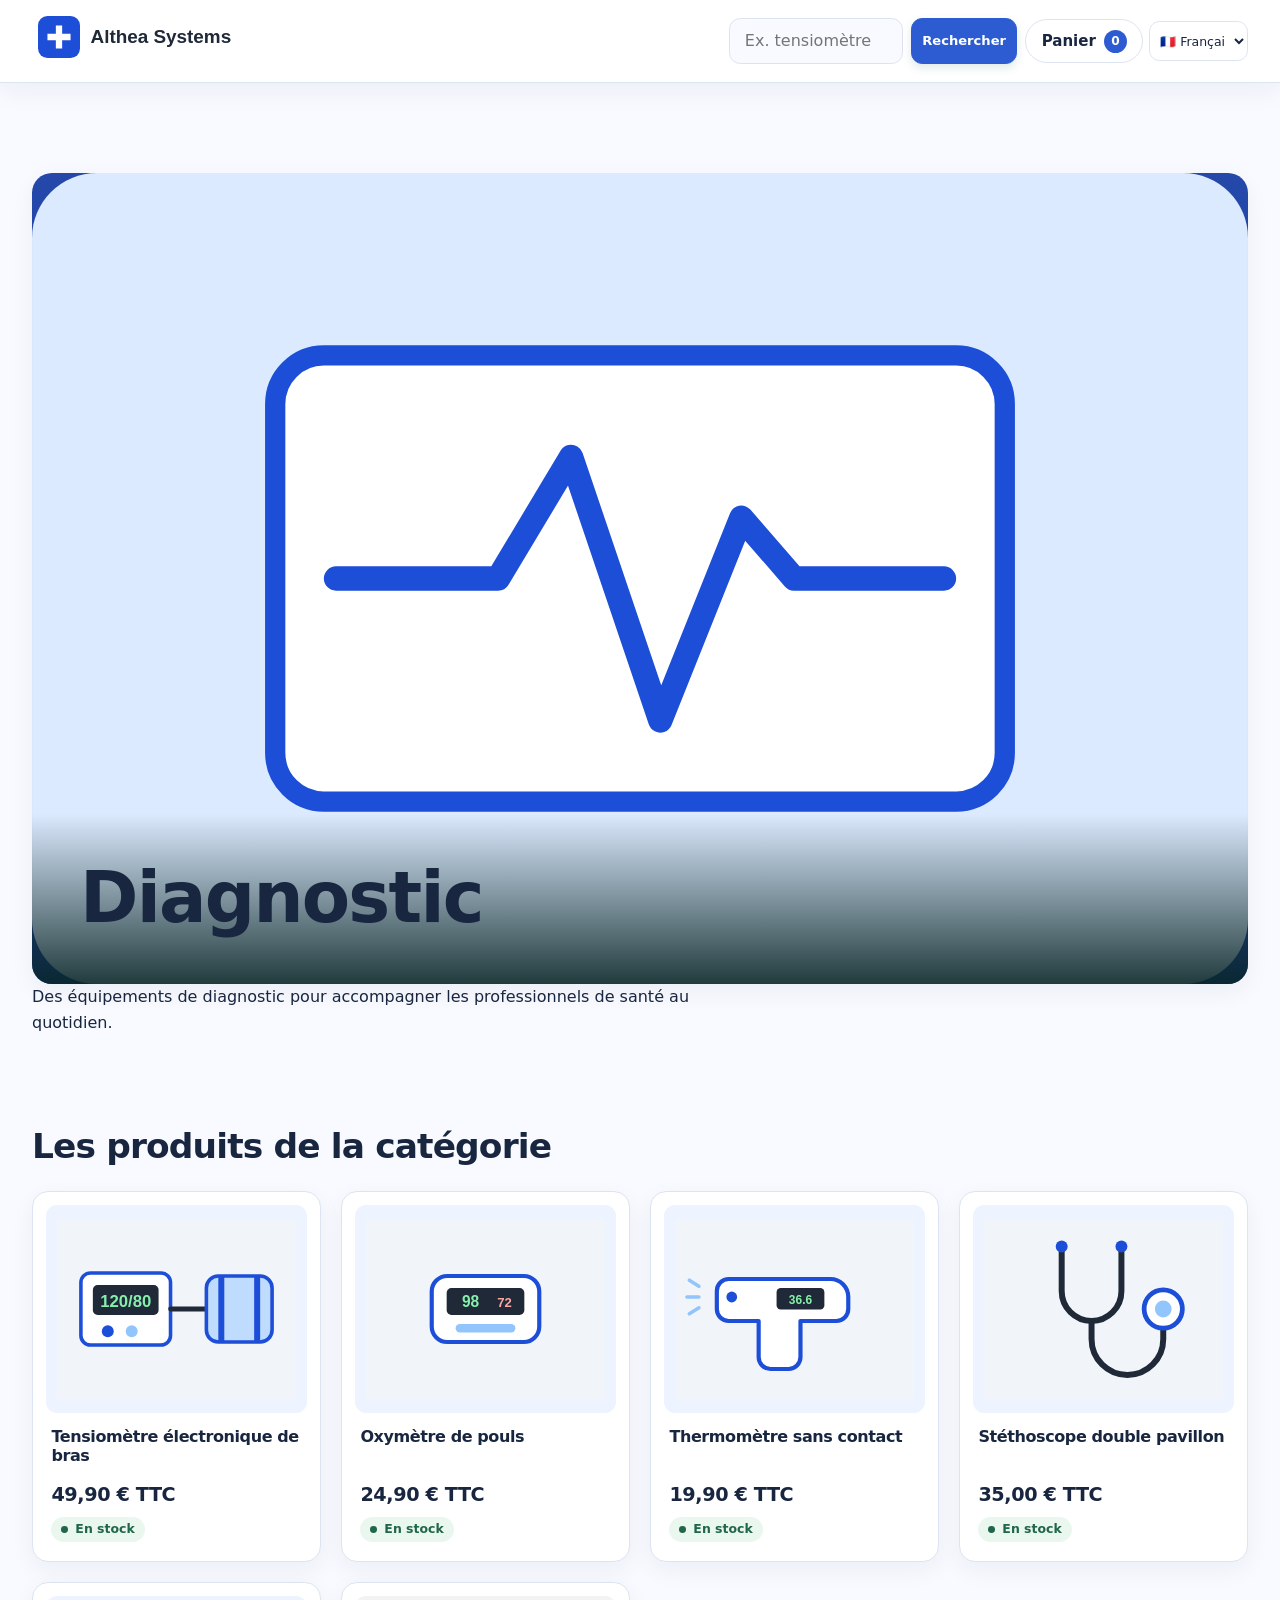
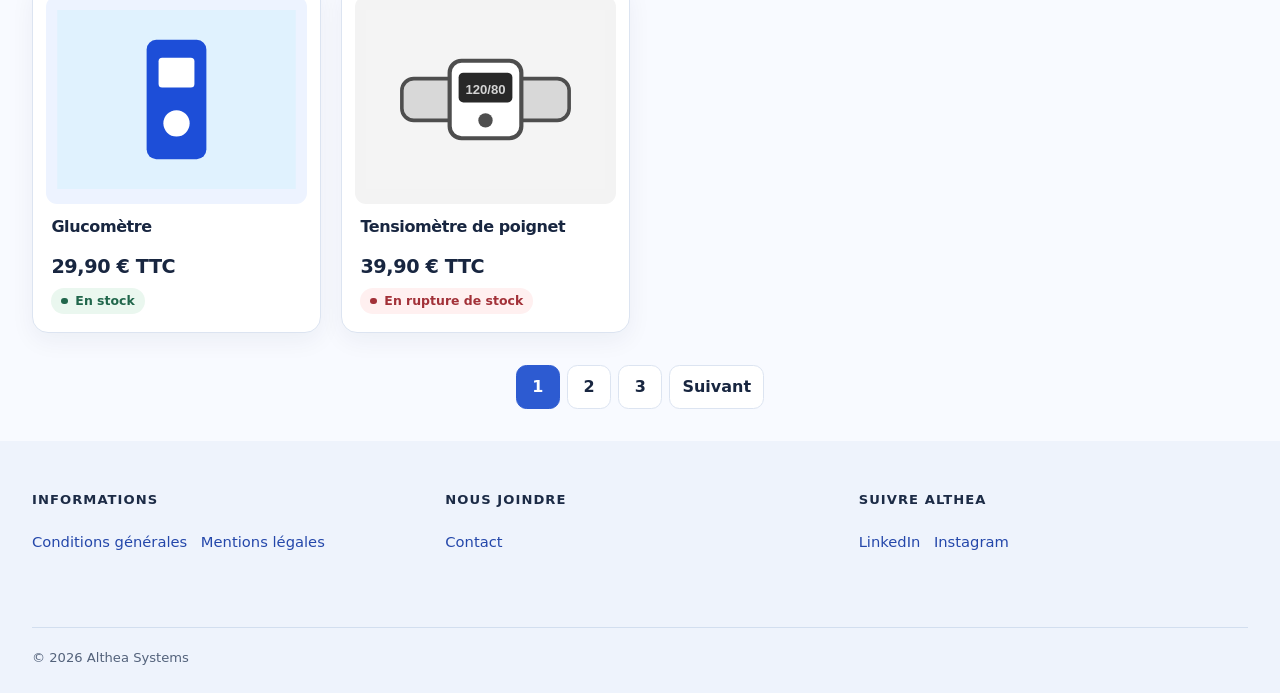
==== categorie.html @ 560b9fc5 "fix: complete missing Jour 2 responsive details" ====
<!DOCTYPE html>
<html lang="fr">

<head>
  <meta charset="UTF-8">
  <meta http-equiv="Content-Security-Policy" content="default-src 'self'; object-src 'none'; base-uri 'self'; form-action 'self'">
  <meta name="referrer" content="strict-origin-when-cross-origin">
  <meta name="viewport" content="width=device-width, initial-scale=1">
  <title>Diagnostic · Althea Systems</title>
  <meta name="description" content="Équipements et matériel de diagnostic médical Althea Systems.">
  <meta name="theme-color" content="#1d4ed8">
  <link rel="icon" href="img/favicon.svg" type="image/svg+xml">
  <link rel="stylesheet" href="css/variables.css">
  <link rel="stylesheet" href="css/style.css">
</head>

<body>
  <a class="evitement" href="#contenu">Aller au contenu</a>

  <header class="entete">
    <!-- Logo -->
    <p class="logo">
      <a href="index.html" aria-label="Althea Systems, accueil">
        <img src="img/logo.svg" alt="Althea Systems">
      </a>
    </p>
  
    <!-- Cart and language selector -->
    <div class="panier-langues">
      <p class="panier">
        <a href="#panier" aria-label="Panier, 0 article">
          Panier <span class="compteur">0</span>
        </a>
      </p>
  
      <select
        class="langues"
        id="choix-langue"
        name="langue"
        aria-label="Choisir la langue"
      >
        <option value="fr" lang="fr" selected>🇫🇷 Français</option>
        <option value="en" lang="en">🇬🇧 English</option>
        <option value="ar" lang="ar" dir="rtl">🌐 العربية</option>
      </select>
    </div>
  
    <!-- Navigation and search -->
    <div class="recherche-menu">
  
      <details class="navigation-mobile">
        <summary class="menu-bouton">
          <span class="visually-hidden">Menu</span>
        </summary>
  
        <nav class="menu" aria-label="Menu principal">
          <ul class="liste-reset">
            <li><a href="index.html">Accueil</a></li>
            <li><a href="categorie.html" aria-current="page">Diagnostic</a></li>
            <li><a href="index.html#conditions">Conditions générales</a></li>
            <li><a href="index.html#mentions">Mentions légales</a></li>
            <li><a href="mailto:contact@althea.example">Contact</a></li>
            <li><a href="connexion.html">Se connecter</a></li>
            <li><a href="inscription.html">S’inscrire</a></li>
            <li><a href="index.html#presentation">À propos d’Althea Systems</a></li>
          </ul>
        </nav>
      </details>
  
      <form
        class="recherche"
        action="recherche.html"
        method="get"
        role="search"
      >
        <label for="recherche-entete">
          Rechercher un produit
        </label>
  
        <input
          id="recherche-entete"
          name="q"
          type="search"
          placeholder="Ex. tensiomètre"
        >
  
        <button type="submit">
          Rechercher
        </button>
      </form>
  
    </div>
  </header>

  <main id="contenu">
    <section class="bandeau"><img src="img/categorie-diagnostic.svg" alt="" width="1280" height="720"><h1>Diagnostic</h1></section>
    <p>Des équipements de diagnostic pour accompagner les professionnels de santé au quotidien.</p>
    <section aria-labelledby="titre-produits-categorie"><h2 id="titre-produits-categorie">Les produits de la catégorie</h2><ul class="produits liste-reset"><li><article class="produit"><a href="produit.html"><img src="img/tensiometre.svg" alt="Tensiomètre électronique de bras"><h3>Tensiomètre électronique de bras</h3></a><p class="prix"><data value="49.90">49,90 €</data> TTC</p><p class="stock">En stock</p></article></li>
<li><article class="produit"><a href="produit.html"><img src="img/oxymetre.svg" alt="Oxymètre de pouls"><h3>Oxymètre de pouls</h3></a><p class="prix"><data value="24.90">24,90 €</data> TTC</p><p class="stock">En stock</p></article></li>
<li><article class="produit"><a href="produit.html"><img src="img/thermometre.svg" alt="Thermomètre sans contact"><h3>Thermomètre sans contact</h3></a><p class="prix"><data value="19.90">19,90 €</data> TTC</p><p class="stock">En stock</p></article></li>
<li><article class="produit"><a href="produit.html"><img src="img/stethoscope.svg" alt="Stéthoscope double pavillon"><h3>Stéthoscope double pavillon</h3></a><p class="prix"><data value="35.00">35,00 €</data> TTC</p><p class="stock">En stock</p></article></li>
<li><article class="produit"><a href="produit.html"><img src="img/glucometre.svg" alt="Glucomètre"><h3>Glucomètre</h3></a><p class="prix"><data value="29.90">29,90 €</data> TTC</p><p class="stock">En stock</p></article></li>
<li><article class="produit"><a href="produit.html"><img src="img/tensiometre-poignet.svg" alt="Tensiomètre de poignet"><h3>Tensiomètre de poignet</h3></a><p class="prix"><data value="39.90">39,90 €</data> TTC</p><p class="stock stock-rupture">En rupture de stock</p></article></li></ul></section>
    <nav class="pagination" aria-label="Pagination"><ul class="liste-reset"><li><a href="?page=1" aria-current="page"><span class="visually-hidden">Page </span>1</a></li><li><a href="?page=2"><span class="visually-hidden">Page </span>2</a></li><li><a href="?page=3"><span class="visually-hidden">Page </span>3</a></li><li><a href="?page=2">Suivant</a></li></ul></nav>
  </main>

  <footer class="pied">
    <nav aria-label="Informations légales"><ul class="liste-reset"><li id="conditions"><a href="#conditions">Conditions générales</a></li><li id="mentions"><a href="#mentions">Mentions légales</a></li></ul></nav>
    <nav aria-label="Contact"><ul class="liste-reset"><li><a href="mailto:contact@althea.example">Contact</a></li></ul></nav>
    <nav aria-label="Réseaux sociaux"><ul class="liste-reset"><li><a href="https://www.linkedin.com/" target="_blank" rel="noopener noreferrer">LinkedIn <span class="visually-hidden">(nouvel onglet)</span></a></li><li><a href="https://www.instagram.com/" target="_blank" rel="noopener noreferrer">Instagram <span class="visually-hidden">(nouvel onglet)</span></a></li></ul></nav>
    <p>© 2026 Althea Systems</p>
  </footer>
</body>

</html>
---- css/variables.css ----
:root {
  color-scheme: light;

  /* Fixed light palette: clear blue, cloud white and a warm amber accent. */
  --couleur-primaire: #2d5bd1;
  --couleur-primaire-fonce: #2447aa;
  --couleur-primaire-pale: #edf3ff;
  --couleur-primaire-bord: #c6d5f6;
  --couleur-sur-primaire: #ffffff;
  --couleur-accent: #92500a;
  --couleur-texte: #182640;
  --couleur-texte-discret: #52627c;
  --couleur-fond: #f8faff;
  --couleur-surface: #ffffff;
  --couleur-surface-muted: #f3f6fc;
  --couleur-surface-inactive: #edf0f5;
  --couleur-bordure: #dce4f1;
  --couleur-alerte: #a23138;
  --couleur-alerte-fond: #fff0f0;
  --couleur-alerte-pale: #fff5f5;
  --couleur-succes: #20664b;
  --couleur-succes-fond: #eaf7ef;
  --couleur-pied: #eef3fc;
  --couleur-pied-texte: #1c2b46;
  --couleur-pied-texte-discret: #53627b;
  --couleur-pied-lien: #2447aa;
  --couleur-pied-bordure: #d2deef;

  --police: "Aptos", "Segoe UI", system-ui, -apple-system, Roboto, Arial, sans-serif;
  --taille-xs: .75rem;
  --taille-sm: .875rem;
  --taille-base: 1rem;
  --taille-lg: 1.2rem;
  --taille-xl: 1.5rem;
  --taille-h1: clamp(2.2rem, 6vw, 4.4rem);

  --espace-mini: .25rem;
  --espace-petit: .5rem;
  --espace: 1rem;
  --espace-grand: 1.5rem;
  --espace-xl: 2.5rem;

  --rayon: .7rem;
  --rayon-grand: 1.1rem;
  --cible: 44px;
  --focus-epaisseur: 3px;
  --ombre-petite: 0 8px 24px rgb(24 38 64 / .055);
  --ombre: 0 12px 32px rgb(24 38 64 / .09);
  --ombre-grand: 0 18px 42px rgb(24 38 64 / .15);
  --ombre-survol: 0 18px 42px rgb(45 91 209 / .16);
  --largeur-max: 76rem;
}
---- css/style.css ----
/* Althea Systems: calm, high-contrast healthcare storefront */
*,
*::before,
*::after {
  box-sizing: border-box;
}

html {
  scroll-padding-top: 7rem;
  scroll-behavior: smooth;
}

body,
h1,
h2,
h3,
p,
ul,
ol,
dl,
dd {
  margin: 0;
}

body {
  min-width: 320px;
  color: var(--couleur-texte);
  background: var(--couleur-fond);
  font-family: var(--police);
  font-size: var(--taille-base);
  line-height: 1.65;
  overflow-wrap: anywhere;
  -webkit-font-smoothing: antialiased;
}

img {
  display: block;
  max-width: 100%;
  height: auto;
}

input,
button,
select {
  font: inherit;
}

button,
select,
input {
  accent-color: var(--couleur-primaire);
}

a {
  color: var(--couleur-primaire-fonce);
  text-underline-offset: .18em;
  text-decoration-thickness: .08em;
}

a:hover {
  color: var(--couleur-primaire);
  text-decoration-thickness: .13em;
}

:focus-visible {
  outline: var(--focus-epaisseur) solid var(--couleur-accent);
  outline-offset: 4px;
}

h1,
h2,
h3 {
  color: var(--couleur-texte);
  line-height: 1.2;
  letter-spacing: -.025em;
}

h1 {
  max-width: 19ch;
  margin-block: 0 var(--espace-grand);
  font-size: clamp(2.2rem, 6vw, 4.4rem);
  font-weight: 750;
  line-height: 1.04;
}

h2 {
  margin-block-end: var(--espace-grand);
  font-size: clamp(1.55rem, 3vw, 2.15rem);
  font-weight: 700;
}

h3 {
  font-size: clamp(1.08rem, 1.6vw, 1.25rem);
  font-weight: 680;
}

p {
  max-width: 68ch;
}

.liste-reset {
  padding: 0;
  list-style: none;
}

.visually-hidden {
  position: absolute;
  width: 1px;
  height: 1px;
  padding: 0;
  margin: -1px;
  overflow: hidden;
  clip-path: inset(50%);
  white-space: nowrap;
  border: 0;
}

.evitement {
  position: absolute;
  z-index: 1000;
  inset-block-start: -6rem;
  inset-inline-start: 1rem;
  padding: .65rem 1rem;
  color: #fff;
  background: var(--couleur-pied);
  border-radius: var(--rayon);
}

.evitement:focus {
  inset-block-start: 1rem;
}

main {
  width: min(100% - 2rem, 76rem);
  margin-inline: auto;
}

main > section {
  margin-block-start: clamp(3.25rem, 7vw, 6rem);
}

main > h1 + section {
  margin-block-start: 0;
}

.entete {
  position: sticky;
  z-index: 100;
  inset-block-start: 0;
  display: flex;
  flex-wrap: wrap;
  align-items: center;
  gap: .7rem 1rem;
  width: 100%;
  padding: .8rem max(1rem, calc((100% - 76rem) / 2));
  background: color-mix(in srgb, var(--couleur-surface) 94%, transparent);
  border-block-end: 1px solid var(--couleur-bordure);
  box-shadow: 0 8px 26px rgb(21 45 43 / .055);
  backdrop-filter: blur(16px);
}

.logo,
.panier {
  margin: 0;
}

.panier-langues {
  display: flex;
  align-items: center;
  gap: .5rem;
}

.logo {
  margin-inline-end: auto;
}

.logo a {
  display: inline-block;
  padding: .2rem .35rem;
  border-radius: .65rem;
}

.logo img {
  width: auto;
  height: 42px;
}

.panier a {
  display: inline-flex;
  align-items: center;
  gap: .5rem;
  min-height: var(--cible);
  padding: 0 .95rem;
  color: var(--couleur-texte);
  font-size: .94rem;
  font-weight: 650;
  text-decoration: none;
  background: var(--couleur-surface);
  border: 1px solid var(--couleur-bordure);
  border-radius: 999px;
}

.compteur {
  display: inline-grid;
  place-items: center;
  min-width: 1.45rem;
  min-height: 1.45rem;
  padding-inline: .25rem;
  color: var(--couleur-sur-primaire);
  font-size: .76rem;
  background: var(--couleur-primaire);
  border-radius: 999px;
}

.navigation-mobile {
  position: relative;
  order: 3;
}

.menu-bouton {
  position: relative;
  display: grid;
  place-items: center;
  width: var(--cible);
  height: var(--cible);
  color: var(--couleur-texte);
  list-style: none;
  background: var(--couleur-surface);
  border: 1px solid var(--couleur-bordure);
  border-radius: .8rem;
  cursor: pointer;
}

.menu-bouton::-webkit-details-marker {
  display: none;
}

.menu-bouton::before {
  content: "";
  width: 18px;
  height: 2px;
  background: currentcolor;
  box-shadow: 0 -6px currentcolor, 0 6px currentcolor;
}

.navigation-mobile[open] .menu-bouton::before {
  box-shadow: none;
  transform: rotate(45deg);
}

.navigation-mobile[open] .menu-bouton::after {
  content: "";
  position: absolute;
  width: 18px;
  height: 2px;
  background: currentcolor;
  transform: rotate(-45deg);
}

.menu {
  position: absolute;
  z-index: 20;
  inset-block-start: calc(100% + .75rem);
  inset-inline-end: 0;
  display: none;
  width: min(90vw, 24rem);
  max-height: calc(100dvh - 6rem);
  overflow-y: auto;
  overscroll-behavior: contain;
  padding: .7rem;
  background: var(--couleur-surface);
  border: 1px solid var(--couleur-bordure);
  border-radius: 1rem;
  box-shadow: var(--ombre-grand);
}

.navigation-mobile[open] .menu {
  display: block;
}

.menu ul {
  display: grid;
  gap: .2rem;
}

.menu a {
  display: flex;
  align-items: center;
  min-height: var(--cible);
  padding: .45rem .7rem;
  color: var(--couleur-texte);
  font-size: .94rem;
  font-weight: 550;
  text-decoration: none;
  border-radius: .65rem;
}

.menu a:hover,
.menu a[aria-current="page"] {
  color: var(--couleur-primaire-fonce);
  background: var(--couleur-primaire-pale);
}

.langues {
  display: block;
  width: auto;
  min-height: var(--cible);
  margin: 0;
  padding: .45rem .7rem;
  color: var(--couleur-texte);
  font-size: .88rem;
  background: var(--couleur-surface);
  border: 1px solid var(--couleur-bordure);
  border-radius: .65rem;
}

.recherche {
  display: grid;
  flex: 1 1 100%;
  grid-template-columns: minmax(0, 1fr) auto;
  gap: .5rem;
  order: 4;
}

.recherche label {
  position: absolute;
  width: 1px;
  height: 1px;
  overflow: hidden;
  clip-path: inset(50%);
}

.recherche input,
.facettes input:not([type="checkbox"]),
.facettes select,
.formulaire input:not([type="checkbox"]) {
  width: 100%;
  min-width: 0;
  min-height: var(--cible);
  padding: .55rem .9rem;
  color: var(--couleur-texte);
  background: var(--couleur-fond);
  border: 1px solid var(--couleur-bordure);
  border-radius: .7rem;
}

.recherche input:focus,
.facettes input:focus,
.facettes select:focus,
.formulaire input:focus {
  background: var(--couleur-surface);
  border-color: var(--couleur-primaire);
}

.recherche button,
.btn {
  display: inline-flex;
  align-items: center;
  justify-content: center;
  min-height: var(--cible);
  padding: .65rem 1.15rem;
  color: var(--couleur-sur-primaire);
  font-weight: 700;
  line-height: 1.2;
  text-align: center;
  text-decoration: none;
  background: var(--couleur-primaire);
  border: 1px solid var(--couleur-primaire);
  border-radius: .7rem;
  box-shadow: 0 4px 10px rgb(9 91 86 / .13);
  cursor: pointer;
  transition: background-color .18s ease, border-color .18s ease, box-shadow .18s ease, transform .18s ease;
}

.recherche button:hover,
.btn:hover:not(:disabled) {
  color: var(--couleur-sur-primaire);
  background: var(--couleur-primaire-fonce);
  border-color: var(--couleur-primaire-fonce);
  box-shadow: 0 7px 17px rgb(9 91 86 / .2);
  transform: translateY(-1px);
}

.btn:disabled {
  color: var(--couleur-texte-discret);
  background: var(--couleur-surface-inactive);
  border: 2px dashed var(--couleur-texte-discret);
  box-shadow: none;
  cursor: not-allowed;
}

.pied {
  display: none;
  width: 100%;
  margin: 0;
  padding: 3rem max(1rem, calc((100% - 76rem) / 2)) 1.5rem;
  color: var(--couleur-pied-texte);
  background: var(--couleur-pied);
}

.pied nav {
  margin-block-end: 1rem;
}

.pied nav::before {
  display: block;
  margin-block-end: .6rem;
  color: var(--couleur-pied-texte);
  font-size: .82rem;
  font-weight: 750;
  letter-spacing: .08em;
  text-transform: uppercase;
}

.pied nav[aria-label="Informations légales"]::before { content: "Informations"; }
.pied nav[aria-label="Contact"]::before { content: "Nous joindre"; }
.pied nav[aria-label="Réseaux sociaux"]::before { content: "Suivre Althea"; }

.pied ul {
  display: flex;
  flex-wrap: nowrap;
  gap: .2rem .85rem;
}

.pied a {
  display: inline-flex;
  align-items: center;
  min-height: var(--cible);
  color: var(--couleur-pied-lien);
  font-size: .92rem;
  text-decoration: none;
}

.pied a:hover {
  color: var(--couleur-pied-texte);
  text-decoration: underline;
}

.pied p {
  max-width: none;
  margin-block-start: 1.4rem;
  padding-block-start: 1.2rem;
  color: var(--couleur-pied-texte-discret);
  font-size: .82rem;
  border-block-start: 1px solid var(--couleur-pied-bordure);
}

.carrousel {
  position: relative;
  overflow: hidden;
  background: var(--couleur-surface);
  border: 1px solid var(--couleur-bordure);
  border-radius: 1.5rem;
  box-shadow: var(--ombre-petite);
}

.carrousel > h2 {
  position: absolute;
  z-index: 2;
  inset-block-start: 1rem;
  inset-inline-start: 1rem;
  margin: 0;
  padding: .45rem .8rem;
  color: var(--couleur-texte);
  font-size: .8rem;
  letter-spacing: .08em;
  text-transform: uppercase;
  background: var(--couleur-surface);
  border-radius: 999px;
}

.carrousel .defile {
  display: grid;
  grid-auto-flow: column;
  grid-auto-columns: 100%;
  gap: 0;
  padding: 0;
  overflow-x: auto;
  scroll-snap-type: x mandatory;
  scrollbar-color: var(--couleur-primaire) transparent;
}

.carrousel .slide {
  position: relative;
  display: grid;
  grid-template-columns: minmax(0, 1fr);
  min-width: 0;
  min-height: 0;
  aspect-ratio: 1 / 1;
  overflow: hidden;
  background: var(--couleur-primaire-fonce);
  scroll-snap-align: start;
}

.carrousel .slide picture,
.carrousel .slide-texte {
  grid-area: 1 / 1;
}

.carrousel .slide picture {
  display: block;
  min-width: 0;
  width: 100%;
  height: 100%;
}

.carrousel .slide img {
  width: 100%;
  height: 100%;
  min-height: 0;
  aspect-ratio: 1 / 1;
  object-fit: cover;
}

.carrousel .slide-texte {
  z-index: 1;
  align-self: end;
  display: grid;
  justify-items: start;
  gap: .75rem;
  padding: clamp(1.25rem, 5vw, 3.75rem);
  color: #fff;
  background: linear-gradient(transparent 0%, rgb(8 31 30 / .28) 25%, rgb(8 31 30 / .88) 100%);
}

.carrousel .slide-texte h3 {
  max-width: 18ch;
  color: #fff;
  font-size: clamp(1.75rem, 4.8vw, 3.4rem);
  line-height: 1.06;
}

.carrousel .slide-texte p {
  max-width: 48ch;
  color: rgb(255 255 255 / .9);
}

.carrousel .slide-texte .btn {
  margin-block-start: .25rem;
  color: #123331;
  background: #fff;
  border-color: #fff;
  box-shadow: none;
}

.carrousel .slide-texte .btn:hover {
  color: #123331;
  background: #d9f0e8;
  border-color: #d9f0e8;
}

.pastilles {
  position: absolute;
  z-index: 3;
  inset-inline-end: 1rem;
  inset-block-end: 1rem;
  display: flex;
  gap: .2rem;
  padding: .25rem;
  background: rgb(10 34 32 / .28);
  border-radius: 999px;
}

.pastilles a {
  display: grid;
  place-items: center;
  min-width: var(--cible);
  min-height: var(--cible);
  border-radius: 999px;
}

.pastilles a::before {
  content: "";
  width: 10px;
  height: 10px;
  background: #fff;
  border: 2px solid #fff;
  border-radius: 50%;
}

.pastilles a:hover::before {
  background: var(--couleur-accent);
  border-color: var(--couleur-accent);
}

.presentation {
  display: grid;
  gap: .8rem;
  padding: clamp(1.35rem, 4vw, 2.5rem);
  background: var(--couleur-surface);
  border: 1px solid var(--couleur-bordure);
  border-inline-start: 5px solid var(--couleur-accent);
  border-radius: 1rem;
  box-shadow: var(--ombre-petite);
}

.presentation h2 {
  margin: 0;
}

.presentation p {
  color: var(--couleur-texte-discret);
}

.categories > ul {
  display: grid;
  grid-template-columns: repeat(auto-fit, minmax(min(100%, 13rem), 1fr));
  gap: 1rem;
}

.carte {
  height: 100%;
  overflow: hidden;
  background: var(--couleur-surface);
  border: 1px solid var(--couleur-bordure);
  border-radius: 1rem;
  box-shadow: var(--ombre-petite);
}

.carte a {
  display: flex;
  flex-direction: column;
  align-items: flex-start;
  height: 100%;
  padding: 1rem;
  color: var(--couleur-texte);
  text-decoration: none;
}

.carte img {
  width: 100%;
  height: 9rem;
  margin-block-end: 1rem;
  object-fit: contain;
  background: var(--couleur-primaire-pale);
  border-radius: .7rem;
}

.carte h3 {
  margin-block: auto .2rem;
}

.categories .carte h3::after {
  content: " ↗";
  color: var(--couleur-primaire);
  font-size: .9em;
}

.top-produits > ul,
.similaires > ul,
.produits {
  display: grid;
  grid-template-columns: minmax(0, 1fr);
  gap: 1rem;
}

.top-produits > ul > li,
.similaires > ul > li,
.produits > li {
  min-width: 0;
}

.produit {
  display: flex;
  flex-direction: column;
  height: 100%;
  min-width: 0;
  padding: .8rem;
  background: var(--couleur-surface);
  border: 1px solid var(--couleur-bordure);
  border-radius: 1rem;
  box-shadow: var(--ombre-petite);
  transition: transform .2s ease, box-shadow .2s ease, border-color .2s ease;
}

.produit > a {
  display: flex;
  flex: 1;
  flex-direction: column;
  color: var(--couleur-texte);
  text-decoration: none;
}

.produit img {
  width: 100%;
  height: clamp(9rem, 20vw, 13rem);
  margin-block-end: .85rem;
  padding: .7rem;
  object-fit: contain;
  background: var(--couleur-primaire-pale);
  border-radius: .7rem;
}

.produit h3 {
  margin-inline: .35rem;
  font-size: 1rem;
}

.produit > a:hover h3 {
  color: var(--couleur-primaire-fonce);
  text-decoration: underline;
}

.prix {
  margin: .9rem .35rem .35rem;
  color: var(--couleur-texte);
  font-size: 1.2rem;
  font-weight: 760;
  letter-spacing: -.02em;
}

.prix data {
  font-variant-numeric: tabular-nums;
}

.stock {
  display: inline-flex;
  align-items: center;
  gap: .45rem;
  align-self: flex-start;
  margin: 0 .35rem .35rem;
  padding: .28rem .62rem;
  color: var(--couleur-succes);
  font-size: .78rem;
  font-weight: 700;
  line-height: 1.35;
  background: var(--couleur-succes-fond);
  border-radius: 999px;
}

.stock::before {
  content: "";
  width: .43rem;
  height: .43rem;
  flex: 0 0 auto;
  background: currentcolor;
  border-radius: 50%;
}

.stock-rupture {
  color: var(--couleur-alerte);
  background: var(--couleur-alerte-fond);
}

.produit:has(.stock-rupture) img {
  filter: grayscale(1);
}

.ariane {
  margin-block-end: 1.4rem;
  color: var(--couleur-texte-discret);
  font-size: .9rem;
}

.ariane li {
  display: inline;
}

.ariane li + li::before {
  content: " / ";
  padding-inline: .35rem;
  color: var(--couleur-accent);
}

.ariane a[aria-current="page"] {
  color: var(--couleur-texte);
  font-weight: 650;
  text-decoration: none;
}

.fiche {
  display: grid;
  gap: 1.25rem;
  padding: clamp(1rem, 3vw, 2rem);
  background: var(--couleur-surface);
  border: 1px solid var(--couleur-bordure);
  border-radius: 1.25rem;
  box-shadow: var(--ombre-petite);
}

.fiche > h1 {
  margin: 0;
  font-size: clamp(2rem, 4vw, 3.3rem);
}

.fiche section {
  margin: 0;
}

.galerie .defile {
  display: grid;
  grid-auto-columns: 85%;
  grid-auto-flow: column;
  gap: .75rem;
  padding: .15rem .15rem .8rem;
  overflow-x: auto;
  scroll-snap-type: x mandatory;
}

.galerie li {
  min-width: 0;
  scroll-snap-align: start;
}

.galerie img {
  width: 100%;
  height: auto;
  aspect-ratio: 4 / 3;
  object-fit: contain;
  background: var(--couleur-primaire-pale);
  border: 1px solid var(--couleur-bordure);
  border-radius: .9rem;
}

.achat {
  align-self: start;
  padding: clamp(1rem, 3vw, 1.5rem);
  background: var(--couleur-primaire-pale);
  border: 1px solid var(--couleur-primaire-bord);
  border-radius: 1rem;
}

.achat .prix {
  margin: 0 0 .75rem;
  color: var(--couleur-primaire-fonce);
  font-size: clamp(2rem, 5vw, 2.7rem);
}

.achat .stock {
  margin: 0 0 1rem;
  font-size: .86rem;
}

.description {
  color: var(--couleur-texte-discret);
}

.achat form {
  margin-block-start: 1.25rem;
}

.achat label,
.formulaire label,
.facettes label {
  font-weight: 650;
}

.achat label {
  display: block;
  margin-block-end: .35rem;
}

.achat input {
  display: block;
  width: 100%;
  min-height: var(--cible);
  margin-block-end: .8rem;
  padding-inline: .8rem;
  color: var(--couleur-texte);
  background: var(--couleur-surface);
  border: 1px solid var(--couleur-bordure);
  border-radius: .7rem;
}

.achat input:disabled {
  color: var(--couleur-texte-discret);
  background: var(--couleur-surface-inactive);
}

.achat .btn {
  width: 100%;
}

.aide-formulaire,
.note-produit {
  margin-block-start: .65rem;
  color: var(--couleur-texte-discret);
  font-size: .84rem;
}

.caracteristiques h2,
.similaires h2 {
  margin-block-end: 1rem;
}

.caracteristiques dl {
  display: grid;
  grid-template-columns: minmax(7rem, .75fr) minmax(0, 1.5fr);
  overflow: hidden;
  border: 1px solid var(--couleur-bordure);
  border-radius: .8rem;
}

.caracteristiques dt,
.caracteristiques dd {
  min-width: 0;
  padding: .75rem .9rem;
  border-block-end: 1px solid var(--couleur-bordure);
}

.caracteristiques dt {
  font-weight: 680;
  background: var(--couleur-primaire-pale);
}

.caracteristiques dd:last-child,
.caracteristiques dt:last-of-type {
  border-block-end: 0;
}

.note-produit {
  padding: .75rem .9rem;
  background: var(--couleur-surface-muted);
  border-inline-start: 3px solid var(--couleur-accent);
  border-radius: .45rem;
}

.defile-tableau {
  max-width: 100%;
  margin-block-start: 1.2rem;
  overflow-x: auto;
  border: 1px solid var(--couleur-bordure);
  border-radius: .75rem;
}

.formats {
  min-width: 35rem;
  width: 100%;
  border-collapse: collapse;
  font-size: .92rem;
}

.formats caption {
  padding: .8rem 1rem;
  font-weight: 700;
  text-align: start;
  background: var(--couleur-surface);
}

.formats th,
.formats td {
  padding: .7rem .9rem;
  text-align: start;
  border-block-start: 1px solid var(--couleur-bordure);
}

.formats thead {
  color: var(--couleur-sur-primaire);
  background: var(--couleur-primaire-fonce);
}

.formats thead th {
  color: inherit;
  background: transparent;
}

.formats tbody tr:nth-child(even) {
  background: var(--couleur-surface-muted);
}

.formats tbody th {
  position: sticky;
  inset-inline-start: 0;
  background: var(--couleur-surface);
}

.bandeau {
  display: grid;
  min-height: clamp(16rem, 36vw, 29rem);
  overflow: hidden;
  background: var(--couleur-primaire-fonce);
  border-radius: 1.25rem;
  box-shadow: var(--ombre-petite);
}

.bandeau > * {
  grid-area: 1 / 1;
  min-width: 0;
}

.bandeau img {
  width: 100%;
  height: 100%;
  min-height: clamp(16rem, 36vw, 29rem);
  object-fit: cover;
}

.bandeau h1 {
  align-self: end;
  max-width: none;
  margin: 0;
  padding: clamp(1.25rem, 5vw, 3rem);
  color: var(--couleur-sur-image);
  background: linear-gradient(transparent, rgb(7 35 34 / .88));
}

.pagination {
  margin-block: 2rem;
}

.pagination ul {
  display: flex;
  flex-wrap: wrap;
  justify-content: center;
  gap: .45rem;
}

.pagination a {
  display: inline-flex;
  align-items: center;
  justify-content: center;
  min-width: var(--cible);
  min-height: var(--cible);
  padding-inline: .75rem;
  color: var(--couleur-texte);
  font-weight: 650;
  text-decoration: none;
  background: var(--couleur-surface);
  border: 1px solid var(--couleur-bordure);
  border-radius: .65rem;
}

.pagination [aria-current="page"] {
  color: var(--couleur-sur-primaire);
  background: var(--couleur-primaire);
  border-color: var(--couleur-primaire);
}

.recherche-avancee {
  display: grid;
  gap: 2rem;
}

.facettes {
  display: grid;
  align-content: start;
  gap: .9rem;
  padding: 1rem;
  background: var(--couleur-surface);
  border: 1px solid var(--couleur-bordure);
  border-radius: 1rem;
}

.facettes p,
.formulaire p {
  display: grid;
  gap: .35rem;
  min-width: 0;
  margin: 0;
}

.facettes fieldset {
  display: grid;
  gap: .55rem;
  min-width: 0;
  padding: .8rem;
  border: 1px solid var(--couleur-bordure);
  border-radius: .7rem;
}

.facettes legend {
  padding-inline: .3rem;
  font-weight: 700;
}

.facettes input[type="checkbox"],
.formulaire input[type="checkbox"] {
  width: 1.15rem;
  height: 1.15rem;
  vertical-align: -.15em;
}

.facettes p:has(input[type="checkbox"]),
.formulaire p:has(input[type="checkbox"]) {
  display: flex;
  align-items: center;
  gap: .55rem;
}

.facettes p:has(input[type="checkbox"]) label,
.formulaire p:has(input[type="checkbox"]) label {
  font-weight: 500;
}

.formulaire {
  display: grid;
  gap: 1rem;
  width: min(100%, 34rem);
  margin-inline: auto;
  padding: clamp(1.1rem, 4vw, 2rem);
  background: var(--couleur-surface);
  border: 1px solid var(--couleur-bordure);
  border-radius: 1.15rem;
  box-shadow: var(--ombre-petite);
}

.formulaire > p > label {
  display: block;
}

.formulaire .aide {
  color: var(--couleur-texte-discret);
  font-size: .84rem;
}

.erreur {
  display: none;
  color: var(--couleur-alerte);
  font-size: .84rem;
  font-weight: 600;
}

.formulaire input:user-invalid {
  border-color: var(--couleur-alerte);
  box-shadow: 0 0 0 3px var(--couleur-alerte-pale);
}

.formulaire p:has(input:user-invalid) .erreur {
  display: block;
}

.formulaire input:user-invalid ~ .aide {
  display: none;
}

.resultats h2 {
  margin-block-end: 1rem;
}

@media (min-width: 42rem) {
  .top-produits > ul,
  .similaires > ul,
  .produits {
    grid-template-columns: repeat(2, minmax(0, 1fr));
    gap: 1.15rem;
  }

  .categories > ul {
    grid-template-columns: repeat(2, minmax(0, 1fr));
  }

  .carrousel .slide img {
    aspect-ratio: 16 / 9;
  }

  .carrousel .slide {
    aspect-ratio: 16 / 9;
  }
}

@media (min-width: 64rem) {
  :root {
    --espace: 1.35rem;
  }

  .entete {
    display: grid;
    grid-template-columns: minmax(0, 1fr) auto;
    grid-template-areas:
      "logo panier"
      "navigation navigation";
    align-items: center;
    gap: .75rem 1.5rem;
  }

  .logo {
    grid-area: logo;
    margin: 0;
  }

  .panier-langues {
    grid-area: panier;
    display: flex;
    align-items: center;
    gap: .75rem;
  }

  .panier {
    margin: 0;
  }

  .langues {
    width: auto;
    min-height: 40px;
    margin: 0;
    padding: .4rem;
    font-size: .78rem;
  }

  .recherche-menu {
    grid-area: navigation;
    display: grid;
    grid-template-columns: minmax(0, 1fr) minmax(20rem, 30rem);
    align-items: center;
    gap: 1.5rem;
    width: 100%;
  }

  .navigation-mobile {
    position: static;
    order: 0;
  }

  .entete .recherche {
    grid-area: auto;
    display: grid;
    grid-template-columns: minmax(0, 1fr) auto;
    gap: .5rem;
    width: 100%;
    flex: none;
    order: 0;
  }

  .navigation-mobile::details-content {
    content-visibility: visible;
    display: block;
  }

  .menu-bouton {
    display: none;
  }

  .menu {
    position: static;
    display: block;
    width: 100%;
    max-height: none;
    overflow: visible;
    padding: 0;
    background: transparent;
    border: 0;
    border-radius: 0;
    box-shadow: none;
  }

  .menu ul {
    display: flex;
    align-items: center;
    flex-wrap: nowrap;
    justify-content: flex-start;
    gap: .25rem .55rem;
    min-width: 0;
  }

  .menu a {
    min-height: var(--cible);
    padding-inline: .35rem;
    font-size: .78rem;
    white-space: nowrap;
  }

  .pied {
    display: grid;
    grid-template-columns: repeat(3, minmax(0, 1fr));
    gap: 1.5rem;
  }

  .pied p {
    grid-column: 1 / -1;
  }

  .top-produits > ul,
  .similaires > ul,
  .produits {
    grid-template-columns: repeat(3, minmax(0, 1fr));
    gap: 1.25rem;
  }

  .categories > ul {
    grid-template-columns: repeat(4, minmax(0, 1fr));
  }

  .fiche {
    grid-template-columns: minmax(0, 1.1fr) minmax(20rem, .9fr);
    grid-template-areas: "title title" "images infos" "description infos";
    gap: 1.5rem;
    padding: 2rem;
  }

  .fiche > h1 {
    grid-area: title;
  }

  .fiche > .fiche-images {
    grid-area: images;
    min-width: 0;
  }

  .fiche > .fiche-infos {
    position: sticky;
    inset-block-start: 7rem;
    grid-area: infos;
    align-self: start;
  }

  .fiche > .fiche-description {
    grid-area: description;
    min-width: 0;
  }

  .galerie .defile {
    grid-auto-columns: 100%;
  }

  .galerie img {
    height: auto;
  }

  .recherche-avancee {
    grid-template-columns: minmax(16rem, 19rem) minmax(0, 1fr);
    align-items: start;
    gap: 2rem;
  }

  .facettes {
    position: sticky;
    inset-block-start: 7rem;
  }
}

@media (min-width: 80rem) {
  .entete {
    grid-template-columns: auto minmax(0, 1fr) minmax(13rem, 18rem) auto;
    grid-template-areas: "logo navigation recherche panier";
    gap: .5rem;
  }

  .recherche-menu {
    display: contents;
  }

  .navigation-mobile {
    grid-area: navigation;
    min-width: 0;
  }

  .menu ul {
    gap: 0 .1rem;
  }

  .menu a {
    padding-inline: .25rem;
    font-size: .74rem;
  }

  .entete .recherche {
    grid-area: recherche;
    min-width: 0;
  }

  .entete .recherche button {
    padding-inline: .65rem;
    font-size: .82rem;
  }

  .panier-langues {
    gap: .35rem;
  }

  .langues {
    max-width: 6.2rem;
  }

  .top-produits > ul,
  .similaires > ul,
  .produits {
    grid-template-columns: repeat(4, minmax(0, 1fr));
  }
}

@media (prefers-reduced-motion: no-preference) {
  .carte,
  .produit {
    transition: transform .2s ease, box-shadow .2s ease, border-color .2s ease;
  }

  .carte:hover,
  .carte:focus-within,
  .produit:hover,
  .produit:focus-within {
    transform: translateY(-4px);
    border-color: var(--couleur-primaire-bord);
    box-shadow: var(--ombre-grand);
  }

  .carrousel .defile {
    scroll-behavior: smooth;
  }
}

@media (prefers-reduced-motion: reduce) {
  html,
  .carrousel .defile {
    scroll-behavior: auto;
  }

  *,
  *::before,
  *::after {
    transition-duration: .01ms !important;
    animation-duration: .01ms !important;
  }
}

@media print {
  .evitement,
  .menu-bouton,
  .recherche,
  .navigation-mobile,
  .panier,
  .achat,
  .pastilles,
  .similaires,
  .pied,
  .ariane {
    display: none !important;
  }

  body {
    color: #000;
    background: #fff;
  }

  .fiche {
    display: block;
    color: #000;
    background: #fff;
    border: 0;
    box-shadow: none;
  }

  .fiche-images,
  .fiche-infos,
  .fiche-description {
    break-inside: avoid;
  }

  .galerie li:not(:first-child) {
    display: none;
  }

  .caracteristiques,
  .formats,
  .defile-tableau {
    break-inside: avoid;
  }

  a[href^="https"]::after {
    content: " (" attr(href) ")";
  }
}
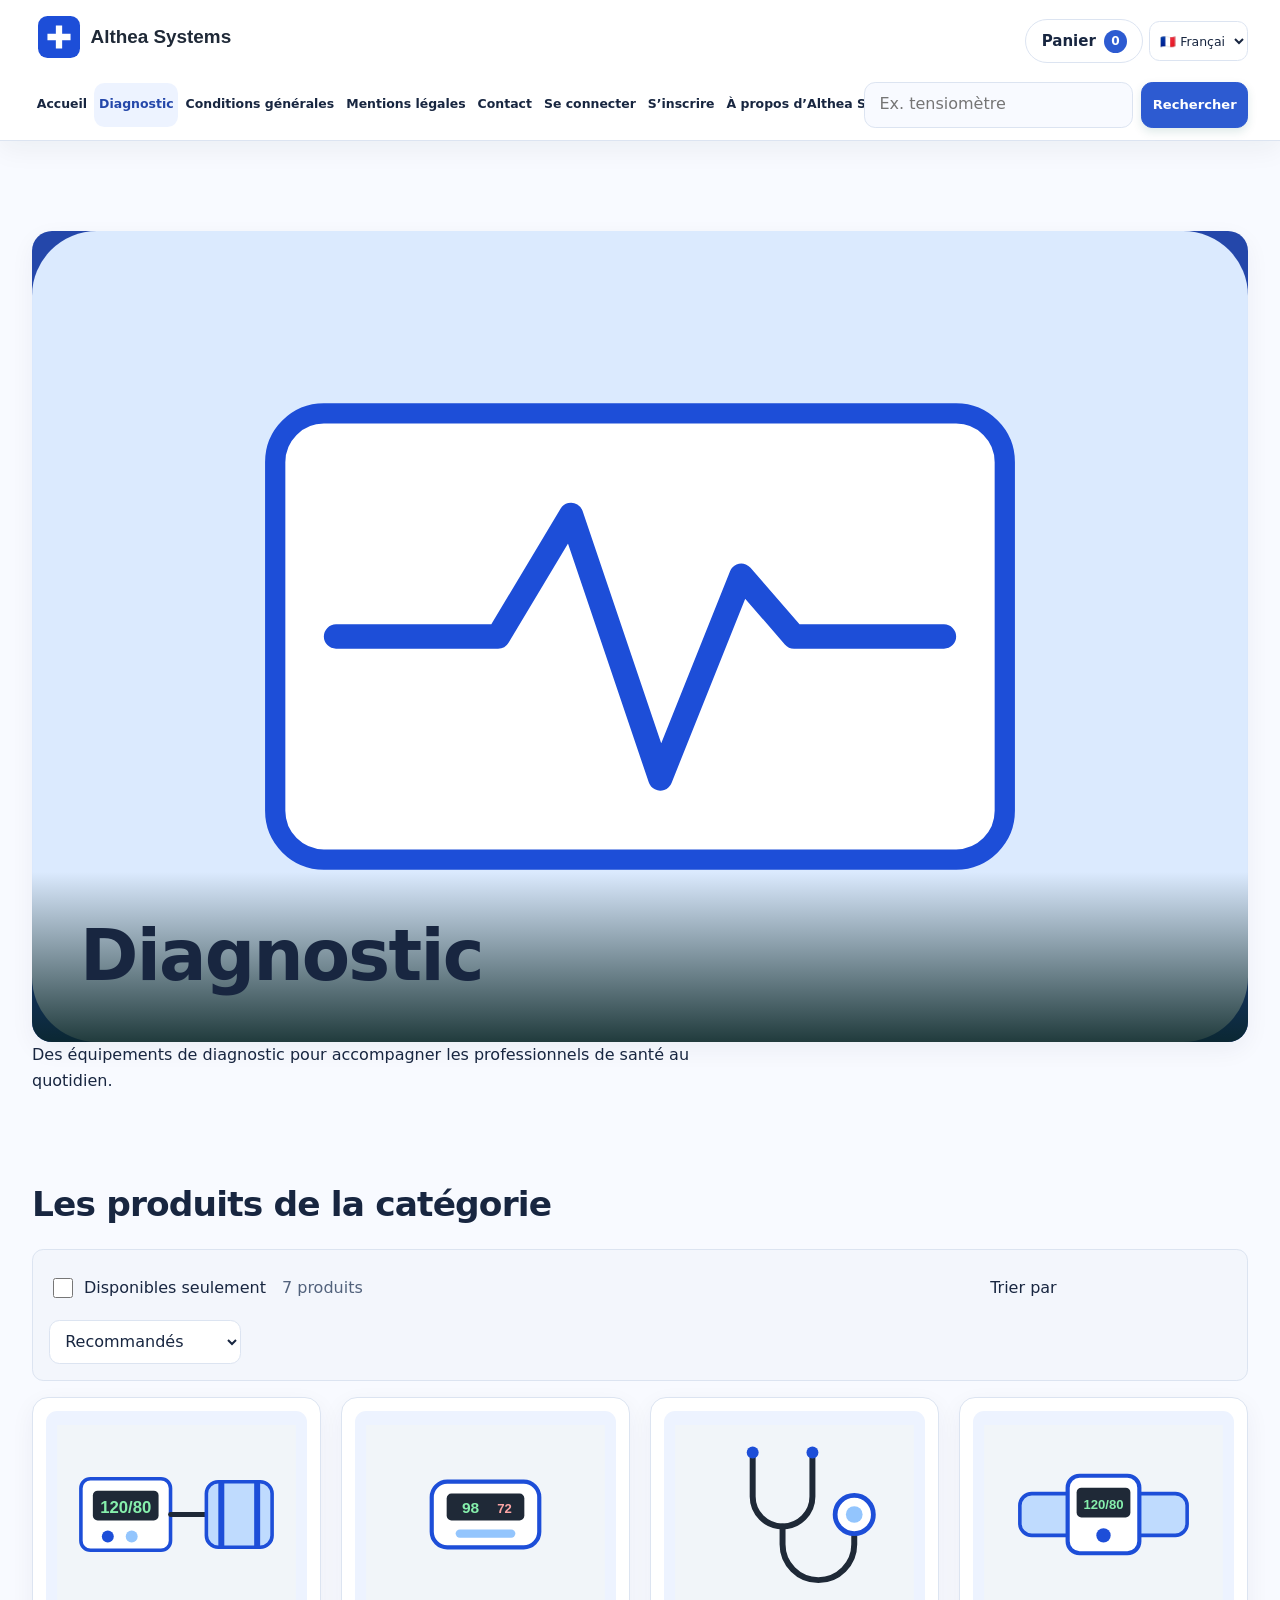
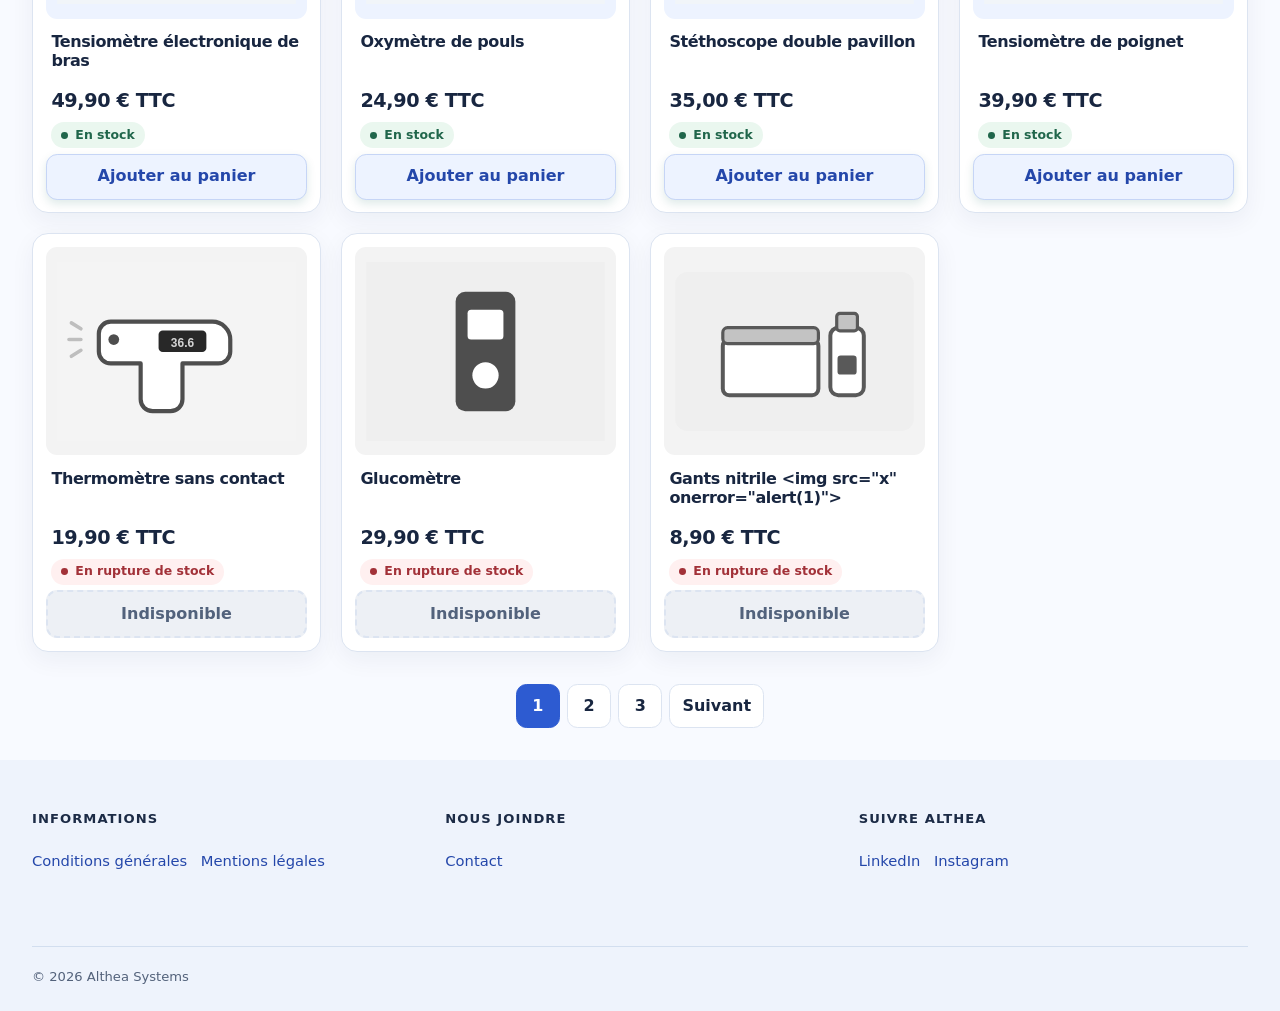
==== commit cd0db6b1: "feat(js): complete Jour 3 storefront interactions" ====
--- a/categorie.html
+++ b/categorie.html
@@ -1,115 +1,112 @@
-<!DOCTYPE html>
-<html lang="fr">
-
-<head>
-  <meta charset="UTF-8">
-  <meta http-equiv="Content-Security-Policy" content="default-src 'self'; object-src 'none'; base-uri 'self'; form-action 'self'">
-  <meta name="referrer" content="strict-origin-when-cross-origin">
-  <meta name="viewport" content="width=device-width, initial-scale=1">
-  <title>Diagnostic · Althea Systems</title>
-  <meta name="description" content="Équipements et matériel de diagnostic médical Althea Systems.">
-  <meta name="theme-color" content="#1d4ed8">
-  <link rel="icon" href="img/favicon.svg" type="image/svg+xml">
-  <link rel="stylesheet" href="css/variables.css">
-  <link rel="stylesheet" href="css/style.css">
-</head>
-
-<body>
-  <a class="evitement" href="#contenu">Aller au contenu</a>
-
-  <header class="entete">
-    <!-- Logo -->
-    <p class="logo">
-      <a href="index.html" aria-label="Althea Systems, accueil">
-        <img src="img/logo.svg" alt="Althea Systems">
-      </a>
-    </p>
-  
-    <!-- Cart and language selector -->
-    <div class="panier-langues">
-      <p class="panier">
-        <a href="#panier" aria-label="Panier, 0 article">
-          Panier <span class="compteur">0</span>
-        </a>
-      </p>
-  
-      <select
-        class="langues"
-        id="choix-langue"
-        name="langue"
-        aria-label="Choisir la langue"
-      >
-        <option value="fr" lang="fr" selected>🇫🇷 Français</option>
-        <option value="en" lang="en">🇬🇧 English</option>
-        <option value="ar" lang="ar" dir="rtl">🌐 العربية</option>
-      </select>
-    </div>
-  
-    <!-- Navigation and search -->
-    <div class="recherche-menu">
-  
-      <details class="navigation-mobile">
-        <summary class="menu-bouton">
-          <span class="visually-hidden">Menu</span>
-        </summary>
-  
-        <nav class="menu" aria-label="Menu principal">
-          <ul class="liste-reset">
-            <li><a href="index.html">Accueil</a></li>
-            <li><a href="categorie.html" aria-current="page">Diagnostic</a></li>
-            <li><a href="index.html#conditions">Conditions générales</a></li>
-            <li><a href="index.html#mentions">Mentions légales</a></li>
-            <li><a href="mailto:contact@althea.example">Contact</a></li>
-            <li><a href="connexion.html">Se connecter</a></li>
-            <li><a href="inscription.html">S’inscrire</a></li>
-            <li><a href="index.html#presentation">À propos d’Althea Systems</a></li>
-          </ul>
-        </nav>
-      </details>
-  
-      <form
-        class="recherche"
-        action="recherche.html"
-        method="get"
-        role="search"
-      >
-        <label for="recherche-entete">
-          Rechercher un produit
-        </label>
-  
-        <input
-          id="recherche-entete"
-          name="q"
-          type="search"
-          placeholder="Ex. tensiomètre"
-        >
-  
-        <button type="submit">
-          Rechercher
-        </button>
-      </form>
-  
-    </div>
-  </header>
-
-  <main id="contenu">
-    <section class="bandeau"><img src="img/categorie-diagnostic.svg" alt="" width="1280" height="720"><h1>Diagnostic</h1></section>
-    <p>Des équipements de diagnostic pour accompagner les professionnels de santé au quotidien.</p>
-    <section aria-labelledby="titre-produits-categorie"><h2 id="titre-produits-categorie">Les produits de la catégorie</h2><ul class="produits liste-reset"><li><article class="produit"><a href="produit.html"><img src="img/tensiometre.svg" alt="Tensiomètre électronique de bras"><h3>Tensiomètre électronique de bras</h3></a><p class="prix"><data value="49.90">49,90 €</data> TTC</p><p class="stock">En stock</p></article></li>
-<li><article class="produit"><a href="produit.html"><img src="img/oxymetre.svg" alt="Oxymètre de pouls"><h3>Oxymètre de pouls</h3></a><p class="prix"><data value="24.90">24,90 €</data> TTC</p><p class="stock">En stock</p></article></li>
-<li><article class="produit"><a href="produit.html"><img src="img/thermometre.svg" alt="Thermomètre sans contact"><h3>Thermomètre sans contact</h3></a><p class="prix"><data value="19.90">19,90 €</data> TTC</p><p class="stock">En stock</p></article></li>
-<li><article class="produit"><a href="produit.html"><img src="img/stethoscope.svg" alt="Stéthoscope double pavillon"><h3>Stéthoscope double pavillon</h3></a><p class="prix"><data value="35.00">35,00 €</data> TTC</p><p class="stock">En stock</p></article></li>
-<li><article class="produit"><a href="produit.html"><img src="img/glucometre.svg" alt="Glucomètre"><h3>Glucomètre</h3></a><p class="prix"><data value="29.90">29,90 €</data> TTC</p><p class="stock">En stock</p></article></li>
-<li><article class="produit"><a href="produit.html"><img src="img/tensiometre-poignet.svg" alt="Tensiomètre de poignet"><h3>Tensiomètre de poignet</h3></a><p class="prix"><data value="39.90">39,90 €</data> TTC</p><p class="stock stock-rupture">En rupture de stock</p></article></li></ul></section>
-    <nav class="pagination" aria-label="Pagination"><ul class="liste-reset"><li><a href="?page=1" aria-current="page"><span class="visually-hidden">Page </span>1</a></li><li><a href="?page=2"><span class="visually-hidden">Page </span>2</a></li><li><a href="?page=3"><span class="visually-hidden">Page </span>3</a></li><li><a href="?page=2">Suivant</a></li></ul></nav>
-  </main>
-
-  <footer class="pied">
-    <nav aria-label="Informations légales"><ul class="liste-reset"><li id="conditions"><a href="#conditions">Conditions générales</a></li><li id="mentions"><a href="#mentions">Mentions légales</a></li></ul></nav>
-    <nav aria-label="Contact"><ul class="liste-reset"><li><a href="mailto:contact@althea.example">Contact</a></li></ul></nav>
-    <nav aria-label="Réseaux sociaux"><ul class="liste-reset"><li><a href="https://www.linkedin.com/" target="_blank" rel="noopener noreferrer">LinkedIn <span class="visually-hidden">(nouvel onglet)</span></a></li><li><a href="https://www.instagram.com/" target="_blank" rel="noopener noreferrer">Instagram <span class="visually-hidden">(nouvel onglet)</span></a></li></ul></nav>
-    <p>© 2026 Althea Systems</p>
-  </footer>
-</body>
-
-</html>
+<!DOCTYPE html>
+<html lang="fr">
+
+<head>
+  <meta charset="UTF-8">
+  <meta http-equiv="Content-Security-Policy" content="default-src 'self'; object-src 'none'; base-uri 'self'; form-action 'self'">
+  <meta name="referrer" content="strict-origin-when-cross-origin">
+  <meta name="viewport" content="width=device-width, initial-scale=1">
+  <title>Diagnostic · Althea Systems</title>
+  <meta name="description" content="Équipements et matériel de diagnostic médical Althea Systems.">
+  <meta name="theme-color" content="#1d4ed8">
+  <link rel="icon" href="img/favicon.svg" type="image/svg+xml">
+  <link rel="stylesheet" href="css/variables.css">
+  <link rel="stylesheet" href="css/style.css">
+  <script type="module" src="js/main.js"></script>
+</head>
+
+<body>
+  <a class="evitement" href="#contenu">Aller au contenu</a>
+
+  <header class="entete">
+    <!-- Logo -->
+    <p class="logo">
+      <a href="index.html" aria-label="Althea Systems, accueil">
+        <img src="img/logo.svg" alt="Althea Systems">
+      </a>
+    </p>
+  
+    <!-- Cart and language selector -->
+    <div class="panier-langues">
+      <p class="panier">
+        <a href="panier.html" aria-label="Panier, 0 article">Panier <span class="compteur">0</span><span class="visually-hidden compteur-texte">(0 article)</span></a>
+      </p>
+  
+      <select
+        class="langues"
+        id="choix-langue"
+        name="langue"
+        aria-label="Choisir la langue"
+      >
+        <option value="fr" lang="fr" selected>🇫🇷 Français</option>
+        <option value="en" lang="en">🇬🇧 English</option>
+        <option value="ar" lang="ar" dir="rtl">🌐 العربية</option>
+      </select>
+    </div>
+  
+    <!-- Navigation and search -->
+    <div class="recherche-menu">
+  
+      <div class="navigation-mobile">
+      <button class="menu-bouton" type="button" aria-expanded="true">
+        <span class="visually-hidden">Menu</span>
+      </button>
+      <nav class="menu" aria-label="Menu principal">
+          <ul class="liste-reset">
+            <li><a href="index.html">Accueil</a></li>
+            <li><a href="categorie.html" aria-current="page">Diagnostic</a></li>
+            <li><a href="index.html#conditions">Conditions générales</a></li>
+            <li><a href="index.html#mentions">Mentions légales</a></li>
+            <li><a href="mailto:contact@althea.example">Contact</a></li>
+            <li><a href="connexion.html">Se connecter</a></li>
+            <li><a href="inscription.html">S’inscrire</a></li>
+            <li><a href="index.html#presentation">À propos d’Althea Systems</a></li>
+          </ul>
+        </nav>
+    </div>
+  
+      <form
+        class="recherche"
+        action="recherche.html"
+        method="get"
+        role="search"
+      >
+        <label for="recherche-entete">
+          Rechercher un produit
+        </label>
+  
+        <input
+          id="recherche-entete"
+          name="q"
+          type="search"
+          placeholder="Ex. tensiomètre"
+        >
+  
+        <button type="submit">
+          Rechercher
+        </button>
+      </form>
+  
+    </div>
+  </header>
+
+  <main id="contenu">
+    <section class="bandeau"><img src="img/categorie-diagnostic.svg" alt="" width="1280" height="720"><h1>Diagnostic</h1></section>
+    <p>Des équipements de diagnostic pour accompagner les professionnels de santé au quotidien.</p>
+    <section aria-labelledby="titre-produits-categorie"><h2 id="titre-produits-categorie">Les produits de la catégorie</h2>
+      <div class="filtre-catalogue"><label class="case-disponibles" for="dispo-seulement"><input id="dispo-seulement" type="checkbox"> Disponibles seulement</label><p id="nb-produits" aria-live="polite"></p><label for="choix-tri">Trier par</label><select id="choix-tri"><option value="recommande">Recommandés</option><option value="prix-croissant">Prix croissant</option><option value="prix-decroissant">Prix décroissant</option></select></div>
+      <p id="statut-tests" class="statut-tests" aria-live="polite" hidden></p>
+      <ul id="liste-produits" class="produits liste-reset"><!-- cartes générées par js/catalogue.js --></ul></section>
+    <nav class="pagination" aria-label="Pagination"><ul class="liste-reset"><li><a href="?page=1" aria-current="page"><span class="visually-hidden">Page </span>1</a></li><li><a href="?page=2"><span class="visually-hidden">Page </span>2</a></li><li><a href="?page=3"><span class="visually-hidden">Page </span>3</a></li><li><a href="?page=2">Suivant</a></li></ul></nav>
+  </main>
+
+  <footer class="pied">
+    <nav aria-label="Informations légales"><ul class="liste-reset"><li id="conditions"><a href="#conditions">Conditions générales</a></li><li id="mentions"><a href="#mentions">Mentions légales</a></li></ul></nav>
+    <nav aria-label="Contact"><ul class="liste-reset"><li><a href="mailto:contact@althea.example">Contact</a></li></ul></nav>
+    <nav aria-label="Réseaux sociaux"><ul class="liste-reset"><li><a href="https://www.linkedin.com/" target="_blank" rel="noopener noreferrer">LinkedIn <span class="visually-hidden">(nouvel onglet)</span></a></li><li><a href="https://www.instagram.com/" target="_blank" rel="noopener noreferrer">Instagram <span class="visually-hidden">(nouvel onglet)</span></a></li></ul></nav>
+    <p>© 2026 Althea Systems</p>
+  </footer>
+</body>
+
+</html>
+
--- a/css/style.css
+++ b/css/style.css
@@ -110,7 +110,7 @@
   padding: 0;
   margin: -1px;
   overflow: hidden;
-  clip-path: inset(50%);
+  clip: rect(0, 0, 0, 0);
   white-space: nowrap;
   border: 0;
 }
@@ -217,6 +217,13 @@
   order: 3;
 }
 
+.recherche-menu {
+  display: grid;
+  gap: .7rem;
+  width: 100%;
+  min-width: 0;
+}
+
 .menu-bouton {
   position: relative;
   display: grid;
@@ -327,7 +334,7 @@
   width: 1px;
   height: 1px;
   overflow: hidden;
-  clip-path: inset(50%);
+  clip: rect(0, 0, 0, 0);
 }
 
 .recherche input,
@@ -1236,7 +1243,7 @@
   .menu ul {
     display: flex;
     align-items: center;
-    flex-wrap: nowrap;
+    flex-wrap: wrap;
     justify-content: flex-start;
     gap: .25rem .55rem;
     min-width: 0;
@@ -1320,37 +1327,44 @@
 
 @media (min-width: 80rem) {
   .entete {
-    grid-template-columns: auto minmax(0, 1fr) minmax(13rem, 18rem) auto;
-    grid-template-areas: "logo navigation recherche panier";
-    gap: .5rem;
+    grid-template-columns: minmax(0, 1fr) auto;
+    grid-template-areas:
+      "logo panier"
+      "navigation navigation";
+    gap: .75rem 1.5rem;
   }
 
   .recherche-menu {
-    display: contents;
+    grid-area: navigation;
+    display: grid;
+    grid-template-columns: minmax(0, 1fr) minmax(18rem, 24rem);
+    align-items: center;
+    gap: .75rem;
+    width: 100%;
   }
 
   .navigation-mobile {
-    grid-area: navigation;
     min-width: 0;
   }
 
   .menu ul {
-    gap: 0 .1rem;
+    flex-wrap: nowrap;
+    gap: 0 .15rem;
   }
 
   .menu a {
-    padding-inline: .25rem;
-    font-size: .74rem;
-  }
-
-  .entete .recherche {
-    grid-area: recherche;
-    min-width: 0;
+    padding-inline: .3rem;
+    font-size: .78rem;
   }
 
   .entete .recherche button {
     padding-inline: .65rem;
     font-size: .82rem;
+  }
+
+  .entete .recherche {
+    min-width: 0;
+    flex: none;
   }
 
   .panier-langues {
@@ -1449,3 +1463,262 @@
     content: " (" attr(href) ")";
   }
 }
+
+/* Jour 3: dynamic controls, accessible cart state and carousel controls. */
+.navigation-mobile .menu {
+  display: none;
+}
+
+.navigation-mobile:has(.menu-bouton[aria-expanded="true"]) .menu {
+  display: block;
+}
+
+.menu-bouton[aria-expanded="true"]::before {
+  box-shadow: none;
+  transform: rotate(45deg);
+}
+
+.menu-bouton[aria-expanded="true"]::after {
+  content: "";
+  position: absolute;
+  width: 18px;
+  height: 2px;
+  background: currentcolor;
+  transform: rotate(-45deg);
+}
+
+.panier.a-des-articles a {
+  border-color: var(--couleur-alerte);
+}
+
+.panier.a-des-articles .compteur {
+  background: var(--couleur-alerte);
+}
+
+.filtre-catalogue {
+  display: flex;
+  flex-wrap: wrap;
+  align-items: center;
+  gap: .6rem 1rem;
+  margin-block: 1rem;
+  padding: 1rem;
+  background: var(--couleur-surface-muted);
+  border: 1px solid var(--couleur-bordure);
+  border-radius: var(--rayon);
+}
+
+.filtre-catalogue p {
+  flex: 1 1 100%;
+  margin: 0;
+  color: var(--couleur-texte-discret);
+}
+
+.filtre-catalogue label,
+.filtre-catalogue select,
+.case-disponibles {
+  min-height: var(--cible);
+}
+
+.filtre-catalogue label,
+.case-disponibles {
+  display: inline-flex;
+  align-items: center;
+  gap: .5rem;
+}
+
+.case-disponibles input {
+  width: 1.25rem;
+  height: 1.25rem;
+}
+
+.filtre-catalogue select {
+  min-width: 12rem;
+  padding: .45rem .7rem;
+  color: var(--couleur-texte);
+  background: var(--couleur-surface);
+  border: 1px solid var(--couleur-bordure);
+  border-radius: .65rem;
+}
+
+.ajouter-panier,
+.btn-secondaire {
+  display: inline-flex;
+  align-items: center;
+  justify-content: center;
+  min-height: var(--cible);
+  padding: .55rem .9rem;
+  color: var(--couleur-primaire-fonce);
+  font: inherit;
+  font-weight: 700;
+  text-decoration: none;
+  background: var(--couleur-primaire-pale);
+  border: 1px solid var(--couleur-primaire-bord);
+  border-radius: .7rem;
+  cursor: pointer;
+}
+
+.ajouter-panier:disabled,
+button:disabled {
+  color: var(--couleur-texte-discret);
+  background: var(--couleur-surface-inactive);
+  border-color: var(--couleur-bordure);
+  cursor: not-allowed;
+}
+
+.carrousel-controles {
+  display: flex;
+  justify-content: center;
+  gap: .75rem;
+  margin-block-start: .8rem;
+}
+
+.pastilles a::before {
+  background: transparent;
+  border: 2px solid var(--couleur-primaire);
+}
+
+.pastilles a[aria-current]::before {
+  width: .85rem;
+  height: .85rem;
+  background: var(--couleur-primaire);
+}
+
+.avis {
+  margin-block: 2rem;
+  padding: clamp(1rem, 3vw, 2rem);
+  background: var(--couleur-surface-muted);
+  border: 1px solid var(--couleur-bordure);
+  border-radius: var(--rayon-grand);
+}
+
+.avis-liste {
+  display: grid;
+  grid-template-columns: repeat(auto-fit, minmax(min(100%, 16rem), 1fr));
+  gap: 1rem;
+}
+
+.avis-carte {
+  padding: 1rem;
+  background: var(--couleur-surface);
+  border: 1px solid var(--couleur-bordure);
+  border-radius: var(--rayon);
+}
+
+.avis-auteur {
+  display: block;
+}
+
+.avis-etoiles {
+  display: block;
+  margin-block: .3rem;
+  color: var(--couleur-accent);
+  letter-spacing: .12em;
+}
+
+.avis-texte {
+  overflow-wrap: anywhere;
+}
+
+.message-achat {
+  min-height: 1.5em;
+  color: var(--couleur-primaire-fonce);
+}
+
+.lignes-panier {
+  display: grid;
+  gap: 1rem;
+  margin-block: 1rem;
+}
+
+.ligne-panier {
+  display: grid;
+  grid-template-columns: 5rem minmax(0, 1fr);
+  align-items: center;
+  gap: .75rem;
+  padding: 1rem;
+  background: var(--couleur-surface);
+  border: 1px solid var(--couleur-bordure);
+  border-radius: var(--rayon);
+  box-shadow: var(--ombre-petite);
+}
+
+.ligne-panier > img {
+  width: 5rem;
+  height: 5rem;
+  object-fit: contain;
+  background: var(--couleur-primaire-pale);
+  border-radius: .6rem;
+}
+
+.ligne-panier h2,
+.ligne-panier p {
+  margin-block: .2rem;
+}
+
+.ligne-panier label,
+.ligne-panier input,
+.ligne-panier .sous-total,
+.ligne-panier .supprimer-ligne {
+  grid-column: 2;
+}
+
+.ligne-panier input {
+  width: min(100%, 8rem);
+  min-height: var(--cible);
+  padding: .4rem;
+  color: var(--couleur-texte);
+  background: var(--couleur-surface);
+  border: 1px solid var(--couleur-bordure);
+  border-radius: .55rem;
+}
+
+.total-panier {
+  margin-block: 1.5rem;
+  padding: 1rem;
+  text-align: end;
+  font-size: 1.25rem;
+  background: var(--couleur-primaire-pale);
+  border-radius: var(--rayon);
+}
+
+@media (min-width: 42rem) {
+  .ligne-panier {
+    grid-template-columns: 6rem minmax(0, 1fr) 8rem 9rem auto;
+  }
+
+  .ligne-panier > img {
+    grid-row: 1 / span 3;
+    width: 6rem;
+    height: 6rem;
+  }
+
+  .ligne-panier > div {
+    grid-row: 1 / span 2;
+  }
+
+  .ligne-panier label,
+  .ligne-panier input,
+  .ligne-panier .sous-total,
+  .ligne-panier .supprimer-ligne {
+    grid-column: auto;
+  }
+}
+
+@media (min-width: 64rem) {
+  .navigation-mobile .menu {
+    position: static;
+    display: block;
+    width: 100%;
+    max-height: none;
+    overflow: visible;
+    padding: 0;
+    background: transparent;
+    border: 0;
+    box-shadow: none;
+  }
+
+  .menu-bouton {
+    display: none;
+  }
+}
+
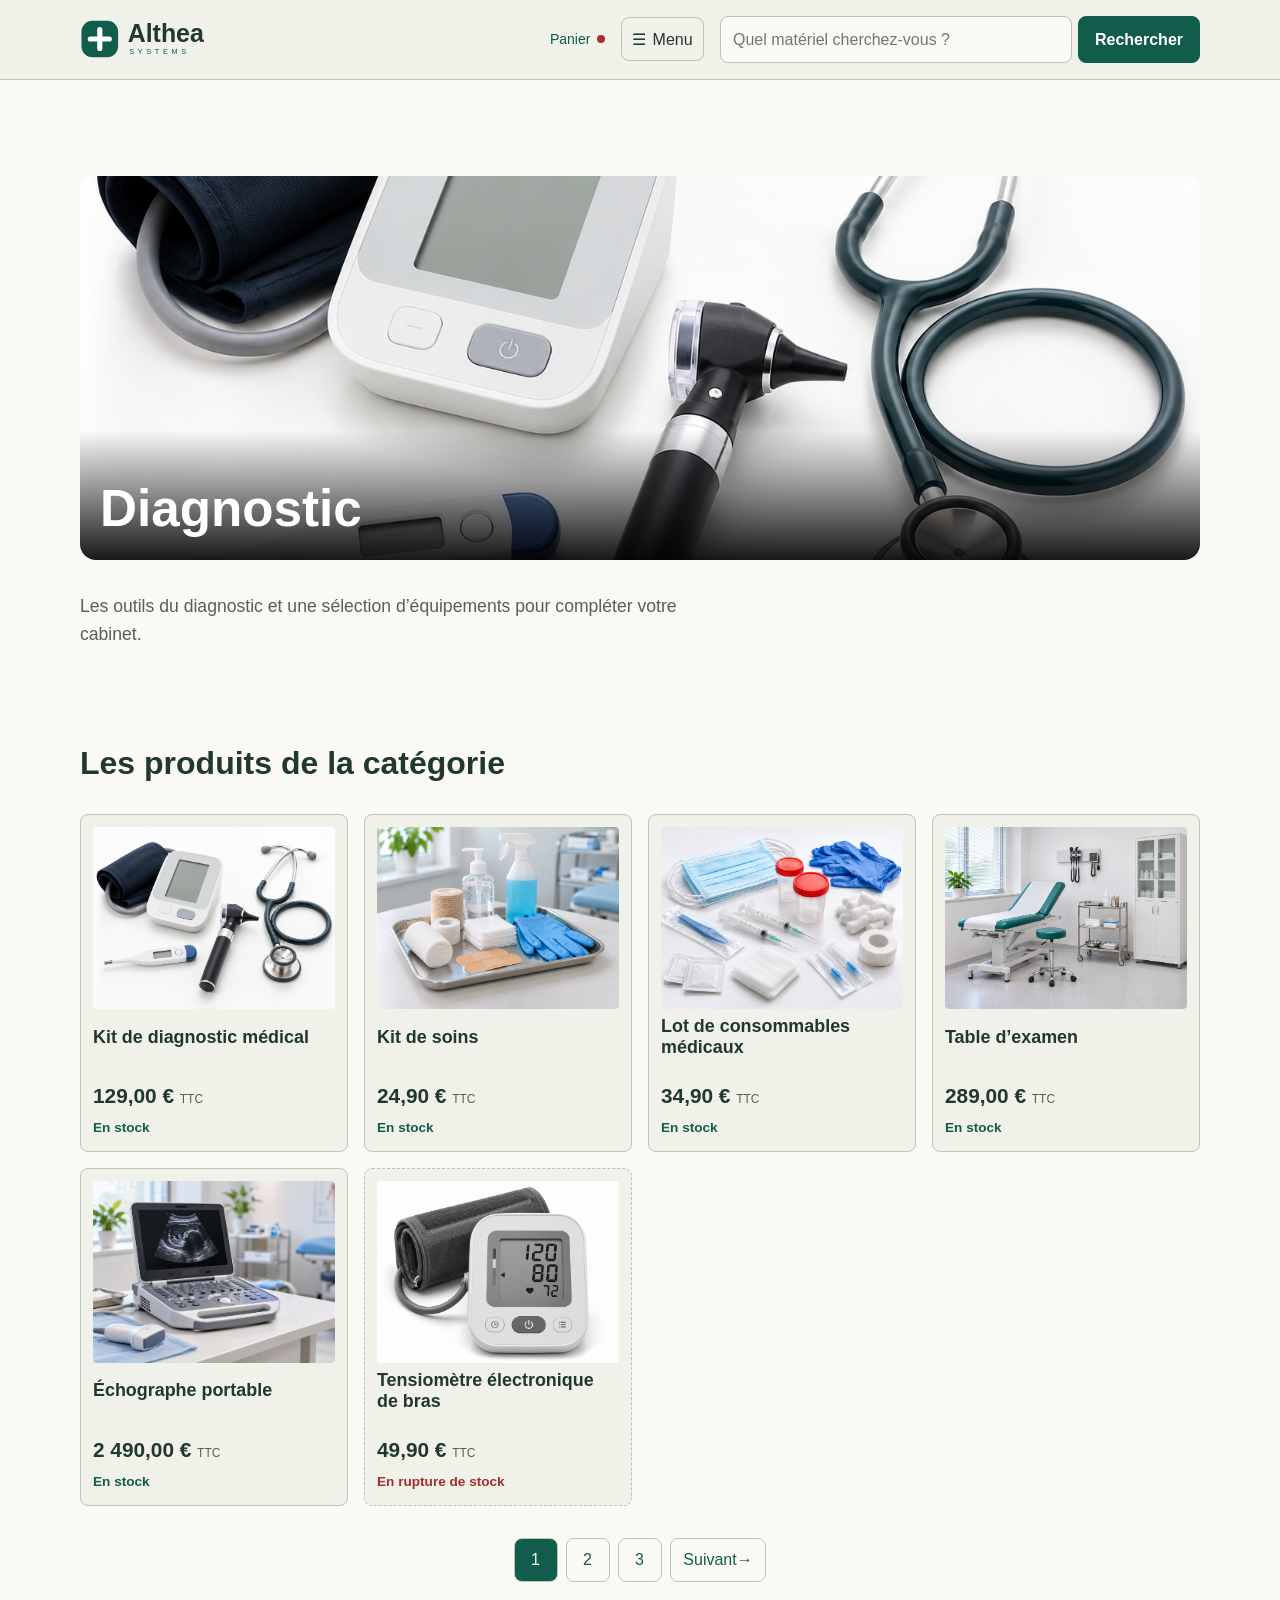
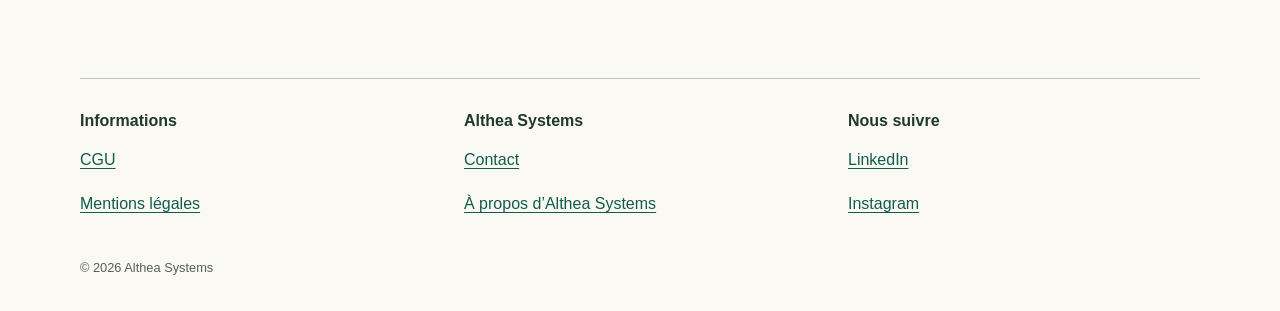
==== commit b35980c0: "TP 1 et 2 Althea" ====
--- a/categorie.html
+++ b/categorie.html
@@ -1,112 +1,217 @@
-<!DOCTYPE html>
-<html lang="fr">
-
-<head>
-  <meta charset="UTF-8">
-  <meta http-equiv="Content-Security-Policy" content="default-src 'self'; object-src 'none'; base-uri 'self'; form-action 'self'">
-  <meta name="referrer" content="strict-origin-when-cross-origin">
-  <meta name="viewport" content="width=device-width, initial-scale=1">
-  <title>Diagnostic · Althea Systems</title>
-  <meta name="description" content="Équipements et matériel de diagnostic médical Althea Systems.">
-  <meta name="theme-color" content="#1d4ed8">
-  <link rel="icon" href="img/favicon.svg" type="image/svg+xml">
-  <link rel="stylesheet" href="css/variables.css">
-  <link rel="stylesheet" href="css/style.css">
-  <script type="module" src="js/main.js"></script>
-</head>
-
-<body>
-  <a class="evitement" href="#contenu">Aller au contenu</a>
-
-  <header class="entete">
-    <!-- Logo -->
-    <p class="logo">
-      <a href="index.html" aria-label="Althea Systems, accueil">
-        <img src="img/logo.svg" alt="Althea Systems">
-      </a>
-    </p>
-  
-    <!-- Cart and language selector -->
-    <div class="panier-langues">
-      <p class="panier">
-        <a href="panier.html" aria-label="Panier, 0 article">Panier <span class="compteur">0</span><span class="visually-hidden compteur-texte">(0 article)</span></a>
-      </p>
-  
-      <select
-        class="langues"
-        id="choix-langue"
-        name="langue"
-        aria-label="Choisir la langue"
-      >
-        <option value="fr" lang="fr" selected>🇫🇷 Français</option>
-        <option value="en" lang="en">🇬🇧 English</option>
-        <option value="ar" lang="ar" dir="rtl">🌐 العربية</option>
-      </select>
-    </div>
-  
-    <!-- Navigation and search -->
-    <div class="recherche-menu">
-  
-      <div class="navigation-mobile">
-      <button class="menu-bouton" type="button" aria-expanded="true">
-        <span class="visually-hidden">Menu</span>
-      </button>
-      <nav class="menu" aria-label="Menu principal">
-          <ul class="liste-reset">
-            <li><a href="index.html">Accueil</a></li>
-            <li><a href="categorie.html" aria-current="page">Diagnostic</a></li>
-            <li><a href="index.html#conditions">Conditions générales</a></li>
-            <li><a href="index.html#mentions">Mentions légales</a></li>
-            <li><a href="mailto:contact@althea.example">Contact</a></li>
-            <li><a href="connexion.html">Se connecter</a></li>
-            <li><a href="inscription.html">S’inscrire</a></li>
-            <li><a href="index.html#presentation">À propos d’Althea Systems</a></li>
-          </ul>
-        </nav>
-    </div>
-  
-      <form
-        class="recherche"
-        action="recherche.html"
-        method="get"
-        role="search"
-      >
-        <label for="recherche-entete">
-          Rechercher un produit
-        </label>
-  
-        <input
-          id="recherche-entete"
-          name="q"
-          type="search"
-          placeholder="Ex. tensiomètre"
-        >
-  
-        <button type="submit">
-          Rechercher
-        </button>
-      </form>
-  
-    </div>
-  </header>
-
-  <main id="contenu">
-    <section class="bandeau"><img src="img/categorie-diagnostic.svg" alt="" width="1280" height="720"><h1>Diagnostic</h1></section>
-    <p>Des équipements de diagnostic pour accompagner les professionnels de santé au quotidien.</p>
-    <section aria-labelledby="titre-produits-categorie"><h2 id="titre-produits-categorie">Les produits de la catégorie</h2>
-      <div class="filtre-catalogue"><label class="case-disponibles" for="dispo-seulement"><input id="dispo-seulement" type="checkbox"> Disponibles seulement</label><p id="nb-produits" aria-live="polite"></p><label for="choix-tri">Trier par</label><select id="choix-tri"><option value="recommande">Recommandés</option><option value="prix-croissant">Prix croissant</option><option value="prix-decroissant">Prix décroissant</option></select></div>
-      <p id="statut-tests" class="statut-tests" aria-live="polite" hidden></p>
-      <ul id="liste-produits" class="produits liste-reset"><!-- cartes générées par js/catalogue.js --></ul></section>
-    <nav class="pagination" aria-label="Pagination"><ul class="liste-reset"><li><a href="?page=1" aria-current="page"><span class="visually-hidden">Page </span>1</a></li><li><a href="?page=2"><span class="visually-hidden">Page </span>2</a></li><li><a href="?page=3"><span class="visually-hidden">Page </span>3</a></li><li><a href="?page=2">Suivant</a></li></ul></nav>
-  </main>
-
-  <footer class="pied">
-    <nav aria-label="Informations légales"><ul class="liste-reset"><li id="conditions"><a href="#conditions">Conditions générales</a></li><li id="mentions"><a href="#mentions">Mentions légales</a></li></ul></nav>
-    <nav aria-label="Contact"><ul class="liste-reset"><li><a href="mailto:contact@althea.example">Contact</a></li></ul></nav>
-    <nav aria-label="Réseaux sociaux"><ul class="liste-reset"><li><a href="https://www.linkedin.com/" target="_blank" rel="noopener noreferrer">LinkedIn <span class="visually-hidden">(nouvel onglet)</span></a></li><li><a href="https://www.instagram.com/" target="_blank" rel="noopener noreferrer">Instagram <span class="visually-hidden">(nouvel onglet)</span></a></li></ul></nav>
-    <p>© 2026 Althea Systems</p>
-  </footer>
-</body>
-
-</html>
-
+<!DOCTYPE html>
+<html lang="fr">
+  <head>
+    <meta charset="utf-8">
+    <!-- La CSP limite le chargement des ressources à celles du site. -->
+    <meta http-equiv="Content-Security-Policy" content="default-src 'self'; object-src 'none'; base-uri 'self'; form-action 'self'">
+    <meta name="referrer" content="strict-origin-when-cross-origin">
+    <meta name="viewport" content="width=device-width, initial-scale=1">
+    <title>Diagnostic · Althea Systems</title>
+    <meta name="description" content="Le matériel de diagnostic et les essentiels du cabinet.">
+    <meta name="theme-color" content="#125c4c">
+    <link rel="icon" href="img/logo.svg">
+    <link rel="stylesheet" href="css/variables.css">
+    <link rel="stylesheet" href="css/style.css">
+  </head>
+  <body>
+    <!-- Ce lien permet de passer le menu quand on navigue au clavier. -->
+    <a class="evitement" href="#contenu">Aller au contenu</a>
+    <!-- En-tête commun : logo, recherche et liens du menu. -->
+    <header class="entete">
+      <a class="logo" href="index.html"><img src="img/logo.svg" alt="Althea Systems, accueil" width="240" height="60"></a>
+      <a class="panier" href="panier.html">Panier <span class="visually-hidden">(2 articles)</span></a>
+      <!-- details ouvre et ferme le menu sans JavaScript ; summary se commande au clavier. -->
+      <details class="navigation">
+        <summary class="menu-bouton"><span aria-hidden="true">☰</span> Menu</summary>
+        <nav id="menu-principal" class="menu" aria-label="Menu principal">
+          <ul class="liste-reset">
+            <li>
+              <a href="index.html">Accueil</a>
+            </li>
+            <li>
+              <a href="categorie.html" aria-current="page">Diagnostic</a>
+            </li>
+            <li>
+              <a href="connexion.html">Se connecter</a>
+            </li>
+            <li>
+              <a href="inscription.html">S’inscrire</a>
+            </li>
+            <li>
+              <a href="cgu.html">CGU</a>
+            </li>
+            <li>
+              <a href="mentions-legales.html">Mentions légales</a>
+            </li>
+            <li>
+              <a href="contact.html">Contact</a>
+            </li>
+            <li>
+              <a href="a-propos.html">À propos d’Althea Systems</a>
+            </li>
+          </ul>
+          <p class="langues">
+            Langue :
+            <a href="categorie.html" lang="fr" hreflang="fr" aria-current="true">Français</a>
+            <a href="en/index.html" lang="en" hreflang="en">English</a>
+            <a href="ar/index.html" lang="ar" hreflang="ar" dir="rtl">العربية</a>
+          </p>
+          <p class="liens-mobile">
+            <a href="https://www.linkedin.com/" target="_blank" rel="noopener noreferrer">LinkedIn<span class="visually-hidden"> (nouvel onglet)</span></a> · <a href="https://www.instagram.com/" target="_blank" rel="noopener noreferrer">Instagram<span class="visually-hidden"> (nouvel onglet)</span></a>
+          </p>
+        </nav>
+      </details>
+      <form class="recherche" role="search" action="recherche.html" method="get">
+        <label class="visually-hidden" for="q">Rechercher un produit</label>
+        <input id="q" name="q" type="search" placeholder="Quel matériel cherchez-vous ?">
+        <button type="submit">Rechercher</button>
+      </form>
+
+    </header>
+    <!-- main contient le contenu propre à cette page. -->
+    <main id="contenu" tabindex="-1">
+      <!-- Le bandeau présente la catégorie avec son image et son titre. -->
+      <section class="bandeau" aria-labelledby="titre-categorie">
+        <img src="img/categorie-diagnostic.png" alt="" width="1448" height="1086" fetchpriority="high">
+        <h1 id="titre-categorie">Diagnostic</h1>
+      </section>
+      <p class="presentation">
+        Les outils du diagnostic et une sélection d’équipements pour compléter votre cabinet.
+      </p>
+      <section aria-labelledby="titre-produits">
+        <h2 id="titre-produits">Les produits de la catégorie</h2>
+        <!-- Chaque article représente une carte produit, mise en grille avec le CSS. -->
+        <ul class="produits liste-reset">
+          <li>
+            <article class="produit">
+              <img src="img/categorie-diagnostic.png" alt="" width="1448" height="1086" loading="lazy">
+              <h3><a href="produit.html">Kit de diagnostic médical</a></h3>
+              <p class="prix">
+                <data value="129.00">129,00 €</data> <span>TTC</span>
+              </p>
+              <p class="stock">
+                En stock
+              </p>
+            </article>
+          </li>
+          <li>
+            <article class="produit">
+              <img src="img/categorie-soins.png" alt="" width="1448" height="1086" loading="lazy">
+              <h3><a href="produit.html">Kit de soins</a></h3>
+              <p class="prix">
+                <data value="24.90">24,90 €</data> <span>TTC</span>
+              </p>
+              <p class="stock">
+                En stock
+              </p>
+            </article>
+          </li>
+          <li>
+            <article class="produit">
+              <img src="img/categorie-consommables.png" alt="" width="1448" height="1086" loading="lazy">
+              <h3><a href="produit.html">Lot de consommables médicaux</a></h3>
+              <p class="prix">
+                <data value="34.90">34,90 €</data> <span>TTC</span>
+              </p>
+              <p class="stock">
+                En stock
+              </p>
+            </article>
+          </li>
+          <li>
+            <article class="produit">
+              <img src="img/categorie-mobilier.png" alt="" width="1448" height="1086" loading="lazy">
+              <h3><a href="produit.html">Table d’examen</a></h3>
+              <p class="prix">
+                <data value="289.00">289,00 €</data> <span>TTC</span>
+              </p>
+              <p class="stock">
+                En stock
+              </p>
+            </article>
+          </li>
+          <li>
+            <article class="produit">
+              <img src="img/banniere-echographe.png" alt="" width="1448" height="1086" loading="lazy">
+              <h3><a href="produit.html">Échographe portable</a></h3>
+              <p class="prix">
+                <data value="2490.00">2 490,00 €</data> <span>TTC</span>
+              </p>
+              <p class="stock">
+                En stock
+              </p>
+            </article>
+          </li>
+          <li>
+            <article class="produit">
+              <img src="img/tensiometre-face.png" alt="" width="1448" height="1086" loading="lazy">
+              <h3><a href="produit.html">Tensiomètre électronique de bras</a></h3>
+              <p class="prix">
+                <data value="49.90">49,90 €</data> <span>TTC</span>
+              </p>
+              <p class="stock stock-rupture">
+                En rupture de stock
+              </p>
+            </article>
+          </li>
+        </ul>
+        <!-- La pagination est préparée en HTML ; la liste reste statique. -->
+        <nav class="pagination" aria-label="Pagination">
+          <ul class="liste-reset">
+            <li>
+              <a href="categorie.html?page=1" aria-current="page"><span class="visually-hidden">Page </span>1</a>
+            </li>
+            <li>
+              <a href="categorie.html?page=2"><span class="visually-hidden">Page </span>2</a>
+            </li>
+            <li>
+              <a href="categorie.html?page=3"><span class="visually-hidden">Page </span>3</a>
+            </li>
+            <li>
+              <a href="categorie.html?page=2">Suivant <span aria-hidden="true">→</span></a>
+            </li>
+          </ul>
+        </nav>
+      </section>
+    </main>
+    <!-- Pied visible sur ordinateur ; sur mobile, les liens sont dans le menu. -->
+    <footer class="pied">
+      <nav aria-label="Informations légales">
+        <h2>Informations</h2>
+        <ul class="liste-reset">
+          <li>
+            <a href="cgu.html">CGU</a>
+          </li>
+          <li>
+            <a href="mentions-legales.html">Mentions légales</a>
+          </li>
+        </ul>
+      </nav>
+      <nav aria-label="Contact">
+        <h2>Althea Systems</h2>
+        <ul class="liste-reset">
+          <li>
+            <a href="contact.html">Contact</a>
+          </li>
+          <li>
+            <a href="a-propos.html">À propos d’Althea Systems</a>
+          </li>
+        </ul>
+      </nav>
+      <nav aria-label="Réseaux sociaux">
+        <h2>Nous suivre</h2>
+        <ul class="liste-reset">
+          <li>
+            <a href="https://www.linkedin.com/" target="_blank" rel="noopener noreferrer">LinkedIn<span class="visually-hidden"> (nouvel onglet)</span></a>
+          </li>
+          <li>
+            <a href="https://www.instagram.com/" target="_blank" rel="noopener noreferrer">Instagram<span class="visually-hidden"> (nouvel onglet)</span></a>
+          </li>
+        </ul>
+      </nav>
+      <p>
+        © 2026 Althea Systems
+      </p>
+    </footer>
+  </body>
+</html>
--- a/css/variables.css
+++ b/css/variables.css
@@ -1,52 +1,37 @@
+/* Contrastes texte / texte discret / primaire / alerte sur fond puis surface :
+   clair : 11,98/11,08 ; 6,22/5,76 ; 7,50/6,94 ; 6,64/6,14.
+   sombre : 15,06/12,56 ; 9,69/8,08 ; 10,84/9,04 ; 9,44/7,87. */
+/* Les variables regroupent les couleurs pour les modifier à un seul endroit. */
 :root {
-  color-scheme: light;
+  color-scheme: light dark;
+  --couleur-primaire: #125c4c;
+  --couleur-primaire-fonce: #0b4236;
+  --couleur-sur-primaire: #ffffff;
+  --couleur-sur-image: #ffffff;
+  --couleur-texte: #20382e;
+  --couleur-texte-discret: #566057;
+  --couleur-fond: #fbf9f4;
+  --couleur-surface: #f0f1e9;
+  --couleur-bordure: #bac4b8;
+  --couleur-alerte: #a32f30;
+  /* Police, espacements et arrondis */
+  --police: 'Segoe UI', Arial, sans-serif;
+  --espace: 1rem;
+  --rayon: 8px;
+  --rayon-grand: 16px;
+}
 
-  /* Fixed light palette: clear blue, cloud white and a warm amber accent. */
-  --couleur-primaire: #2d5bd1;
-  --couleur-primaire-fonce: #2447aa;
-  --couleur-primaire-pale: #edf3ff;
-  --couleur-primaire-bord: #c6d5f6;
-  --couleur-sur-primaire: #ffffff;
-  --couleur-accent: #92500a;
-  --couleur-texte: #182640;
-  --couleur-texte-discret: #52627c;
-  --couleur-fond: #f8faff;
-  --couleur-surface: #ffffff;
-  --couleur-surface-muted: #f3f6fc;
-  --couleur-surface-inactive: #edf0f5;
-  --couleur-bordure: #dce4f1;
-  --couleur-alerte: #a23138;
-  --couleur-alerte-fond: #fff0f0;
-  --couleur-alerte-pale: #fff5f5;
-  --couleur-succes: #20664b;
-  --couleur-succes-fond: #eaf7ef;
-  --couleur-pied: #eef3fc;
-  --couleur-pied-texte: #1c2b46;
-  --couleur-pied-texte-discret: #53627b;
-  --couleur-pied-lien: #2447aa;
-  --couleur-pied-bordure: #d2deef;
-
-  --police: "Aptos", "Segoe UI", system-ui, -apple-system, Roboto, Arial, sans-serif;
-  --taille-xs: .75rem;
-  --taille-sm: .875rem;
-  --taille-base: 1rem;
-  --taille-lg: 1.2rem;
-  --taille-xl: 1.5rem;
-  --taille-h1: clamp(2.2rem, 6vw, 4.4rem);
-
-  --espace-mini: .25rem;
-  --espace-petit: .5rem;
-  --espace: 1rem;
-  --espace-grand: 1.5rem;
-  --espace-xl: 2.5rem;
-
-  --rayon: .7rem;
-  --rayon-grand: 1.1rem;
-  --cible: 44px;
-  --focus-epaisseur: 3px;
-  --ombre-petite: 0 8px 24px rgb(24 38 64 / .055);
-  --ombre: 0 12px 32px rgb(24 38 64 / .09);
-  --ombre-grand: 0 18px 42px rgb(24 38 64 / .15);
-  --ombre-survol: 0 18px 42px rgb(45 91 209 / .16);
-  --largeur-max: 76rem;
+/* Le mode sombre suit le réglage de l’appareil. */
+@media (prefers-color-scheme: dark) {
+  :root {
+    --couleur-primaire: #9bdbc1;
+    --couleur-primaire-fonce: #bcebd7;
+    --couleur-sur-primaire: #10291f;
+    --couleur-texte: #edf2e9;
+    --couleur-texte-discret: #bbc6b9;
+    --couleur-fond: #131e18;
+    --couleur-surface: #1e2e24;
+    --couleur-bordure: #647c69;
+    --couleur-alerte: #ffaaaa;
+  }
 }
--- a/css/style.css
+++ b/css/style.css
@@ -1,240 +1,194 @@
-/* Althea Systems: calm, high-contrast healthcare storefront */
-*,
-*::before,
-*::after {
+/* 1. Styles de base : les réglages communs à toutes les pages. */
+/* Les bordures et le padding sont compris dans la largeur des éléments. */
+*, *::before, *::after {
   box-sizing: border-box;
 }
 
-html {
-  scroll-padding-top: 7rem;
-  scroll-behavior: smooth;
-}
-
-body,
-h1,
-h2,
-h3,
-p,
-ul,
-ol,
-dl,
-dd {
+/* Je retire les marges par défaut pour gérer moi-même les espacements. */
+body, h1, h2, h3, p, ul, ol, dl, dd {
   margin: 0;
 }
 
+/* La police et les couleurs viennent des variables définies dans variables.css. */
 body {
-  min-width: 320px;
+  font: 1rem/1.6 var(--police);
   color: var(--couleur-texte);
   background: var(--couleur-fond);
-  font-family: var(--police);
-  font-size: var(--taille-base);
-  line-height: 1.65;
   overflow-wrap: anywhere;
-  -webkit-font-smoothing: antialiased;
-}
-
+}
+
+/* Les images s’adaptent à leur bloc en gardant leurs proportions. */
 img {
   display: block;
+  width: 100%;
   max-width: 100%;
   height: auto;
 }
 
-input,
-button,
-select {
+/* Les champs et les boutons utilisent la même police que la page. */
+input, button, select {
   font: inherit;
 }
 
-button,
-select,
-input {
-  accent-color: var(--couleur-primaire);
+/* Une hauteur de 44 px rend les champs et boutons plus faciles à toucher. */
+button, input, select {
+  min-height: 44px;
 }
 
 a {
-  color: var(--couleur-primaire-fonce);
-  text-underline-offset: .18em;
-  text-decoration-thickness: .08em;
+  color: var(--couleur-primaire);
+  text-underline-offset: .2em;
 }
 
 a:hover {
-  color: var(--couleur-primaire);
-  text-decoration-thickness: .13em;
-}
-
-:focus-visible {
-  outline: var(--focus-epaisseur) solid var(--couleur-accent);
-  outline-offset: 4px;
-}
-
-h1,
-h2,
+  text-decoration-thickness: 2px;
+}
+
+h1, h2, h3 {
+  line-height: 1.2;
+}
+
+h1 {
+  font-size: clamp(2rem, 4vw, 3.7rem);
+  font-weight: 600;
+}
+
+h2 {
+  font-size: clamp(1.5rem, 2.5vw, 2rem);
+  margin-bottom: var(--espace);
+}
+
 h3 {
-  color: var(--couleur-texte);
-  line-height: 1.2;
-  letter-spacing: -.025em;
-}
-
-h1 {
-  max-width: 19ch;
-  margin-block: 0 var(--espace-grand);
-  font-size: clamp(2.2rem, 6vw, 4.4rem);
-  font-weight: 750;
-  line-height: 1.04;
-}
-
-h2 {
-  margin-block-end: var(--espace-grand);
-  font-size: clamp(1.55rem, 3vw, 2.15rem);
-  font-weight: 700;
-}
-
-h3 {
-  font-size: clamp(1.08rem, 1.6vw, 1.25rem);
-  font-weight: 680;
+  font-size: 1.12rem;
 }
 
 p {
-  max-width: 68ch;
+  max-width: 65ch;
+}
+
+/* Je centre le contenu et je limite sa largeur sur les grands écrans. */
+main, .pied {
+  width: calc(100% - 2rem);
+  max-width: 70rem;
+  margin-inline: auto;
+}
+
+main {
+  padding-block: var(--espace) calc(var(--espace) * 3);
+}
+
+main > section, .fiche {
+  margin-block-start: calc(var(--espace) * 2);
 }
 
 .liste-reset {
+  list-style: none;
   padding: 0;
-  list-style: none;
-}
-
+}
+
+.intro {
+  padding-block: var(--espace);
+}
+
+.presentation {
+  padding-block: var(--espace);
+  color: var(--couleur-texte-discret);
+  font-size: 1.1rem;
+}
+
+.aide {
+  display: block;
+  font-size: .875rem;
+  color: var(--couleur-texte-discret);
+  margin-block-start: .5rem;
+}
+
+/* Le texte reste lisible par un lecteur d’écran, mais il est caché visuellement. */
 .visually-hidden {
   position: absolute;
   width: 1px;
   height: 1px;
-  padding: 0;
-  margin: -1px;
   overflow: hidden;
-  clip: rect(0, 0, 0, 0);
+  clip-path: inset(50%);
   white-space: nowrap;
-  border: 0;
+}
+
+/* 2. Le contour permet de voir où on se trouve avec la touche Tab. */
+:focus-visible {
+  outline: 3px solid var(--couleur-primaire);
+  outline-offset: 4px;
 }
 
 .evitement {
   position: absolute;
-  z-index: 1000;
-  inset-block-start: -6rem;
+  inset-block-start: -100px;
   inset-inline-start: 1rem;
-  padding: .65rem 1rem;
-  color: #fff;
-  background: var(--couleur-pied);
-  border-radius: var(--rayon);
+  background: var(--couleur-fond);
+  padding: .75rem;
+  z-index: 10;
 }
 
 .evitement:focus {
   inset-block-start: 1rem;
 }
 
-main {
-  width: min(100% - 2rem, 76rem);
-  margin-inline: auto;
-}
-
-main > section {
-  margin-block-start: clamp(3.25rem, 7vw, 6rem);
-}
-
-main > h1 + section {
-  margin-block-start: 0;
-}
-
+/* 3. Flexbox aligne les éléments et les fait passer à la ligne si besoin. */
 .entete {
-  position: sticky;
-  z-index: 100;
-  inset-block-start: 0;
+  position: relative;
   display: flex;
   flex-wrap: wrap;
   align-items: center;
-  gap: .7rem 1rem;
-  width: 100%;
-  padding: .8rem max(1rem, calc((100% - 76rem) / 2));
-  background: color-mix(in srgb, var(--couleur-surface) 94%, transparent);
-  border-block-end: 1px solid var(--couleur-bordure);
-  box-shadow: 0 8px 26px rgb(21 45 43 / .055);
-  backdrop-filter: blur(16px);
-}
-
-.logo,
-.panier {
-  margin: 0;
-}
-
-.panier-langues {
-  display: flex;
-  align-items: center;
-  gap: .5rem;
+  gap: .75rem 1rem;
+  padding: 1rem max(1rem, calc((100% - 70rem) / 2));
+  border-bottom: 1px solid var(--couleur-bordure);
+  background: var(--couleur-surface);
 }
 
 .logo {
   margin-inline-end: auto;
-}
-
-.logo a {
-  display: inline-block;
-  padding: .2rem .35rem;
-  border-radius: .65rem;
+  flex-shrink: 0;
 }
 
 .logo img {
-  width: auto;
-  height: 42px;
-}
-
-.panier a {
+  width: 120px;
+  height: 40px;
+  object-fit: contain;
+}
+
+.panier {
   display: inline-flex;
-  align-items: center;
-  gap: .5rem;
-  min-height: var(--cible);
-  padding: 0 .95rem;
+  gap: .4rem;
+  align-items: center;
+  min-height: 44px;
+  font-size: .875rem;
+  text-decoration: none;
+}
+
+/* Le point indique un panier rempli ; le nombre est aussi écrit dans le HTML. */
+.panier::after {
+  content: "";
+  width: 8px;
+  height: 8px;
+  border-radius: 50%;
+  background: var(--couleur-alerte);
+}
+
+.navigation {
+  flex-shrink: 0;
+}
+
+/* Le navigateur gère lui-même l’ouverture et l’état du menu. */
+.menu-bouton {
+  display: flex;
+  align-items: center;
+  gap: .4rem;
+  min-height: 44px;
+  list-style: none;
+  background: transparent;
   color: var(--couleur-texte);
-  font-size: .94rem;
-  font-weight: 650;
-  text-decoration: none;
-  background: var(--couleur-surface);
   border: 1px solid var(--couleur-bordure);
-  border-radius: 999px;
-}
-
-.compteur {
-  display: inline-grid;
-  place-items: center;
-  min-width: 1.45rem;
-  min-height: 1.45rem;
-  padding-inline: .25rem;
-  color: var(--couleur-sur-primaire);
-  font-size: .76rem;
-  background: var(--couleur-primaire);
-  border-radius: 999px;
-}
-
-.navigation-mobile {
-  position: relative;
-  order: 3;
-}
-
-.recherche-menu {
-  display: grid;
-  gap: .7rem;
-  width: 100%;
-  min-width: 0;
-}
-
-.menu-bouton {
-  position: relative;
-  display: grid;
-  place-items: center;
-  width: var(--cible);
-  height: var(--cible);
-  color: var(--couleur-texte);
-  list-style: none;
-  background: var(--couleur-surface);
-  border: 1px solid var(--couleur-bordure);
-  border-radius: .8rem;
+  border-radius: var(--rayon);
+  padding-inline: .65rem;
   cursor: pointer;
 }
 
@@ -242,427 +196,245 @@
   display: none;
 }
 
-.menu-bouton::before {
-  content: "";
-  width: 18px;
-  height: 2px;
-  background: currentcolor;
-  box-shadow: 0 -6px currentcolor, 0 6px currentcolor;
-}
-
-.navigation-mobile[open] .menu-bouton::before {
-  box-shadow: none;
-  transform: rotate(45deg);
-}
-
-.navigation-mobile[open] .menu-bouton::after {
-  content: "";
-  position: absolute;
-  width: 18px;
-  height: 2px;
-  background: currentcolor;
-  transform: rotate(-45deg);
+.recherche {
+  flex-basis: 100%;
+  display: flex;
+  gap: .4rem;
+  min-width: 0;
+}
+
+.recherche input {
+  flex: 1;
+  min-width: 0;
+  width: 100%;
+}
+
+input, select {
+  background: var(--couleur-fond);
+  color: var(--couleur-texte);
+  border: 1px solid var(--couleur-bordure);
+  border-radius: var(--rayon);
+  padding: .6rem .75rem;
+}
+
+.recherche button, .btn {
+  background: var(--couleur-primaire);
+  color: var(--couleur-sur-primaire);
+  border: 1px solid var(--couleur-primaire);
+  border-radius: var(--rayon);
+  padding: .6rem 1rem;
+  cursor: pointer;
+  font-weight: 600;
+}
+
+.btn {
+  display: inline-flex;
+  justify-content: center;
+  align-items: center;
+  min-height: 44px;
+  width: 100%;
+}
+
+.btn:hover:not(:disabled), .recherche button:hover {
+  background: var(--couleur-primaire-fonce);
+}
+
+.btn:disabled {
+  cursor: not-allowed;
+  background: var(--couleur-surface);
+  color: var(--couleur-texte-discret);
+  border: 2px dashed var(--couleur-bordure);
 }
 
 .menu {
   position: absolute;
-  z-index: 20;
-  inset-block-start: calc(100% + .75rem);
-  inset-inline-end: 0;
-  display: none;
-  width: min(90vw, 24rem);
-  max-height: calc(100dvh - 6rem);
-  overflow-y: auto;
-  overscroll-behavior: contain;
-  padding: .7rem;
+  top: 100%;
+  left: 0;
+  right: 0;
+  z-index: 5;
+  padding: 1rem max(1rem, calc((100% - 70rem) / 2));
   background: var(--couleur-surface);
-  border: 1px solid var(--couleur-bordure);
-  border-radius: 1rem;
-  box-shadow: var(--ombre-grand);
-}
-
-.navigation-mobile[open] .menu {
-  display: block;
-}
-
-.menu ul {
-  display: grid;
-  gap: .2rem;
-}
-
-.menu a {
-  display: flex;
-  align-items: center;
-  min-height: var(--cible);
-  padding: .45rem .7rem;
-  color: var(--couleur-texte);
-  font-size: .94rem;
-  font-weight: 550;
+  border-bottom: 1px solid var(--couleur-bordure);
+  min-width: 0;
+  border-top: 1px solid var(--couleur-bordure);
+  padding-top: .5rem;
+}
+
+.menu ul, .pied ul, .langues {
+  display: flex;
+  flex-wrap: wrap;
+  gap: 0 1rem;
+}
+
+.menu a, .pied a, .langues a {
+  display: inline-flex;
+  align-items: center;
+  min-height: 44px;
+}
+
+.menu ul a {
+  font-size: .875rem;
   text-decoration: none;
-  border-radius: .65rem;
-}
-
-.menu a:hover,
-.menu a[aria-current="page"] {
-  color: var(--couleur-primaire-fonce);
-  background: var(--couleur-primaire-pale);
+}
+
+.menu [aria-current], .langues [aria-current] {
+  font-weight: 700;
+  text-decoration: underline;
 }
 
 .langues {
-  display: block;
-  width: auto;
-  min-height: var(--cible);
-  margin: 0;
-  padding: .45rem .7rem;
-  color: var(--couleur-texte);
-  font-size: .88rem;
-  background: var(--couleur-surface);
-  border: 1px solid var(--couleur-bordure);
-  border-radius: .65rem;
-}
-
-.recherche {
-  display: grid;
-  flex: 1 1 100%;
-  grid-template-columns: minmax(0, 1fr) auto;
-  gap: .5rem;
-  order: 4;
-}
-
-.recherche label {
-  position: absolute;
-  width: 1px;
-  height: 1px;
-  overflow: hidden;
-  clip: rect(0, 0, 0, 0);
-}
-
-.recherche input,
-.facettes input:not([type="checkbox"]),
-.facettes select,
-.formulaire input:not([type="checkbox"]) {
-  width: 100%;
-  min-width: 0;
-  min-height: var(--cible);
-  padding: .55rem .9rem;
-  color: var(--couleur-texte);
-  background: var(--couleur-fond);
-  border: 1px solid var(--couleur-bordure);
-  border-radius: .7rem;
-}
-
-.recherche input:focus,
-.facettes input:focus,
-.facettes select:focus,
-.formulaire input:focus {
-  background: var(--couleur-surface);
-  border-color: var(--couleur-primaire);
-}
-
-.recherche button,
-.btn {
-  display: inline-flex;
-  align-items: center;
-  justify-content: center;
-  min-height: var(--cible);
-  padding: .65rem 1.15rem;
-  color: var(--couleur-sur-primaire);
-  font-weight: 700;
-  line-height: 1.2;
-  text-align: center;
-  text-decoration: none;
-  background: var(--couleur-primaire);
-  border: 1px solid var(--couleur-primaire);
-  border-radius: .7rem;
-  box-shadow: 0 4px 10px rgb(9 91 86 / .13);
-  cursor: pointer;
-  transition: background-color .18s ease, border-color .18s ease, box-shadow .18s ease, transform .18s ease;
-}
-
-.recherche button:hover,
-.btn:hover:not(:disabled) {
-  color: var(--couleur-sur-primaire);
-  background: var(--couleur-primaire-fonce);
-  border-color: var(--couleur-primaire-fonce);
-  box-shadow: 0 7px 17px rgb(9 91 86 / .2);
-  transform: translateY(-1px);
-}
-
-.btn:disabled {
+  align-items: center;
+  font-size: .8rem;
   color: var(--couleur-texte-discret);
-  background: var(--couleur-surface-inactive);
-  border: 2px dashed var(--couleur-texte-discret);
-  box-shadow: none;
-  cursor: not-allowed;
+}
+
+.liens-mobile {
+  font-size: .8rem;
 }
 
 .pied {
   display: none;
-  width: 100%;
-  margin: 0;
-  padding: 3rem max(1rem, calc((100% - 76rem) / 2)) 1.5rem;
-  color: var(--couleur-pied-texte);
-  background: var(--couleur-pied);
-}
-
-.pied nav {
-  margin-block-end: 1rem;
-}
-
-.pied nav::before {
-  display: block;
-  margin-block-end: .6rem;
-  color: var(--couleur-pied-texte);
-  font-size: .82rem;
-  font-weight: 750;
-  letter-spacing: .08em;
-  text-transform: uppercase;
-}
-
-.pied nav[aria-label="Informations légales"]::before { content: "Informations"; }
-.pied nav[aria-label="Contact"]::before { content: "Nous joindre"; }
-.pied nav[aria-label="Réseaux sociaux"]::before { content: "Suivre Althea"; }
-
-.pied ul {
-  display: flex;
-  flex-wrap: nowrap;
-  gap: .2rem .85rem;
-}
-
-.pied a {
-  display: inline-flex;
-  align-items: center;
-  min-height: var(--cible);
-  color: var(--couleur-pied-lien);
-  font-size: .92rem;
-  text-decoration: none;
-}
-
-.pied a:hover {
-  color: var(--couleur-pied-texte);
-  text-decoration: underline;
-}
-
-.pied p {
-  max-width: none;
-  margin-block-start: 1.4rem;
-  padding-block-start: 1.2rem;
-  color: var(--couleur-pied-texte-discret);
-  font-size: .82rem;
-  border-block-start: 1px solid var(--couleur-pied-bordure);
-}
-
-.carrousel {
-  position: relative;
-  overflow: hidden;
-  background: var(--couleur-surface);
-  border: 1px solid var(--couleur-bordure);
-  border-radius: 1.5rem;
-  box-shadow: var(--ombre-petite);
-}
-
-.carrousel > h2 {
-  position: absolute;
-  z-index: 2;
-  inset-block-start: 1rem;
-  inset-inline-start: 1rem;
-  margin: 0;
-  padding: .45rem .8rem;
-  color: var(--couleur-texte);
-  font-size: .8rem;
-  letter-spacing: .08em;
-  text-transform: uppercase;
-  background: var(--couleur-surface);
-  border-radius: 999px;
-}
-
-.carrousel .defile {
+}
+
+/* 4. Le carrousel défile sur le côté et s’arrête sur chaque image. */
+.defile {
   display: grid;
   grid-auto-flow: column;
   grid-auto-columns: 100%;
-  gap: 0;
-  padding: 0;
   overflow-x: auto;
   scroll-snap-type: x mandatory;
-  scrollbar-color: var(--couleur-primaire) transparent;
-}
-
-.carrousel .slide {
-  position: relative;
+  min-width: 0;
+  scrollbar-color: var(--couleur-primaire) var(--couleur-surface);
+}
+
+.defile > li {
+  scroll-snap-align: start;
+  min-width: 0;
+}
+
+.carrousel {
+  border-radius: var(--rayon-grand);
+}
+
+.slide {
   display: grid;
-  grid-template-columns: minmax(0, 1fr);
-  min-width: 0;
-  min-height: 0;
-  aspect-ratio: 1 / 1;
   overflow: hidden;
-  background: var(--couleur-primaire-fonce);
-  scroll-snap-align: start;
-}
-
-.carrousel .slide picture,
-.carrousel .slide-texte {
+  border-radius: var(--rayon-grand);
+}
+
+.slide > * {
   grid-area: 1 / 1;
 }
 
-.carrousel .slide picture {
-  display: block;
-  min-width: 0;
+.slide picture, .slide img {
   width: 100%;
   height: 100%;
 }
 
-.carrousel .slide img {
-  width: 100%;
-  height: 100%;
-  min-height: 0;
-  aspect-ratio: 1 / 1;
+.slide img {
+  aspect-ratio: 1;
   object-fit: cover;
 }
 
-.carrousel .slide-texte {
+.slide-texte {
+  align-self: end;
+  padding: 4rem 1.25rem 1.5rem;
+  color: var(--couleur-sur-image);
+  background: linear-gradient(transparent, rgb(0 0 0 / .92));
   z-index: 1;
-  align-self: end;
-  display: grid;
-  justify-items: start;
-  gap: .75rem;
-  padding: clamp(1.25rem, 5vw, 3.75rem);
-  color: #fff;
-  background: linear-gradient(transparent 0%, rgb(8 31 30 / .28) 25%, rgb(8 31 30 / .88) 100%);
-}
-
-.carrousel .slide-texte h3 {
-  max-width: 18ch;
-  color: #fff;
-  font-size: clamp(1.75rem, 4.8vw, 3.4rem);
-  line-height: 1.06;
-}
-
-.carrousel .slide-texte p {
-  max-width: 48ch;
-  color: rgb(255 255 255 / .9);
-}
-
-.carrousel .slide-texte .btn {
-  margin-block-start: .25rem;
-  color: #123331;
-  background: #fff;
-  border-color: #fff;
-  box-shadow: none;
-}
-
-.carrousel .slide-texte .btn:hover {
-  color: #123331;
-  background: #d9f0e8;
-  border-color: #d9f0e8;
+}
+
+.slide-texte .accroche {
+  font-size: clamp(1.6rem, 3vw, 2.6rem);
+  line-height: 1.15;
+  font-weight: 600;
+  max-width: 20ch;
+}
+
+.slide-texte p + p {
+  margin-top: .6rem;
+}
+
+.slide-texte a {
+  display: inline-flex;
+  gap: .6rem;
+  align-items: center;
+  min-height: 44px;
+  color: var(--couleur-sur-image);
+  margin-top: .5rem;
+  font-weight: 600;
 }
 
 .pastilles {
-  position: absolute;
-  z-index: 3;
-  inset-inline-end: 1rem;
-  inset-block-end: 1rem;
-  display: flex;
-  gap: .2rem;
-  padding: .25rem;
-  background: rgb(10 34 32 / .28);
-  border-radius: 999px;
+  display: flex;
+  justify-content: center;
 }
 
 .pastilles a {
   display: grid;
   place-items: center;
-  min-width: var(--cible);
-  min-height: var(--cible);
-  border-radius: 999px;
+  min-width: 44px;
+  min-height: 44px;
 }
 
 .pastilles a::before {
-  content: "";
-  width: 10px;
-  height: 10px;
-  background: #fff;
-  border: 2px solid #fff;
+  content: '';
+  width: 12px;
+  height: 12px;
   border-radius: 50%;
-}
-
-.pastilles a:hover::before {
-  background: var(--couleur-accent);
-  border-color: var(--couleur-accent);
-}
-
-.presentation {
+  background: var(--couleur-primaire);
+}
+
+/* 5. Grid organise les catégories ; Flexbox aligne le contenu des cartes. */
+.categories ul {
   display: grid;
-  gap: .8rem;
-  padding: clamp(1.35rem, 4vw, 2.5rem);
-  background: var(--couleur-surface);
+  grid-template-columns: repeat(auto-fill, minmax(min(100%, 9rem), 1fr));
+  gap: 1rem;
+}
+
+.categories a {
+  display: block;
+  color: var(--couleur-texte);
+  text-decoration: none;
   border: 1px solid var(--couleur-bordure);
-  border-inline-start: 5px solid var(--couleur-accent);
-  border-radius: 1rem;
-  box-shadow: var(--ombre-petite);
-}
-
-.presentation h2 {
-  margin: 0;
-}
-
-.presentation p {
-  color: var(--couleur-texte-discret);
-}
-
-.categories > ul {
-  display: grid;
-  grid-template-columns: repeat(auto-fit, minmax(min(100%, 13rem), 1fr));
-  gap: 1rem;
-}
-
-.carte {
-  height: 100%;
+  border-radius: var(--rayon);
   overflow: hidden;
   background: var(--couleur-surface);
-  border: 1px solid var(--couleur-bordure);
-  border-radius: 1rem;
-  box-shadow: var(--ombre-petite);
-}
-
-.carte a {
-  display: flex;
-  flex-direction: column;
-  align-items: flex-start;
-  height: 100%;
-  padding: 1rem;
-  color: var(--couleur-texte);
-  text-decoration: none;
-}
-
-.carte img {
-  width: 100%;
-  height: 9rem;
-  margin-block-end: 1rem;
-  object-fit: contain;
-  background: var(--couleur-primaire-pale);
-  border-radius: .7rem;
-}
-
-.carte h3 {
-  margin-block: auto .2rem;
-}
-
-.categories .carte h3::after {
-  content: " ↗";
-  color: var(--couleur-primaire);
-  font-size: .9em;
-}
-
-.top-produits > ul,
-.similaires > ul,
+}
+
+.categories img {
+  aspect-ratio: 1;
+  object-fit: cover;
+}
+
+.categories a > span {
+  display: flex;
+  justify-content: space-between;
+  gap: .25rem;
+  align-items: center;
+  padding: .65rem;
+  min-height: 44px;
+  font-weight: 600;
+}
+
+.liste-top {
+  display: flex;
+  flex-wrap: wrap;
+  gap: 1rem;
+}
+
+.liste-top > li {
+  flex: 1 1 14rem;
+  min-width: 0;
+}
+
+/* Grid affiche les produits en colonnes selon la place disponible. */
 .produits {
   display: grid;
   grid-template-columns: minmax(0, 1fr);
   gap: 1rem;
 }
 
-.top-produits > ul > li,
-.similaires > ul > li,
 .produits > li {
   min-width: 0;
 }
@@ -671,1054 +443,533 @@
   display: flex;
   flex-direction: column;
   height: 100%;
-  min-width: 0;
-  padding: .8rem;
+  padding: .75rem;
+  border: 1px solid var(--couleur-bordure);
+  border-radius: var(--rayon);
   background: var(--couleur-surface);
-  border: 1px solid var(--couleur-bordure);
-  border-radius: 1rem;
-  box-shadow: var(--ombre-petite);
-  transition: transform .2s ease, box-shadow .2s ease, border-color .2s ease;
-}
-
-.produit > a {
-  display: flex;
-  flex: 1;
-  flex-direction: column;
+}
+
+.produit img {
+  aspect-ratio: 4 / 3;
+  object-fit: cover;
+  border-radius: calc(var(--rayon) / 2);
+  background: #fff;
+}
+
+.produit h3 {
+  margin-block: .4rem 1.25rem;
+}
+
+.produit h3 a {
+  display: inline-flex;
+  align-items: center;
+  min-height: 44px;
   color: var(--couleur-texte);
   text-decoration: none;
 }
 
-.produit img {
-  width: 100%;
-  height: clamp(9rem, 20vw, 13rem);
-  margin-block-end: .85rem;
-  padding: .7rem;
-  object-fit: contain;
-  background: var(--couleur-primaire-pale);
-  border-radius: .7rem;
-}
-
-.produit h3 {
-  margin-inline: .35rem;
-  font-size: 1rem;
-}
-
-.produit > a:hover h3 {
-  color: var(--couleur-primaire-fonce);
-  text-decoration: underline;
-}
-
-.prix {
-  margin: .9rem .35rem .35rem;
-  color: var(--couleur-texte);
-  font-size: 1.2rem;
-  font-weight: 760;
-  letter-spacing: -.02em;
-}
-
-.prix data {
-  font-variant-numeric: tabular-nums;
+/* La marge automatique pousse le prix en bas pour aligner les cartes. */
+.produit .prix {
+  margin-block-start: auto;
+  font-size: 1.3rem;
+  font-weight: 700;
+}
+
+.prix span, .prix-fiche span {
+  font-size: .75rem;
+  color: var(--couleur-texte-discret);
+  font-weight: 400;
 }
 
 .stock {
-  display: inline-flex;
-  align-items: center;
-  gap: .45rem;
-  align-self: flex-start;
-  margin: 0 .35rem .35rem;
-  padding: .28rem .62rem;
-  color: var(--couleur-succes);
-  font-size: .78rem;
-  font-weight: 700;
-  line-height: 1.35;
-  background: var(--couleur-succes-fond);
-  border-radius: 999px;
-}
-
-.stock::before {
-  content: "";
-  width: .43rem;
-  height: .43rem;
-  flex: 0 0 auto;
-  background: currentcolor;
-  border-radius: 50%;
+  font-size: .85rem;
+  font-weight: 600;
+  color: var(--couleur-primaire);
+  margin-top: .3rem;
 }
 
 .stock-rupture {
   color: var(--couleur-alerte);
-  background: var(--couleur-alerte-fond);
 }
 
 .produit:has(.stock-rupture) img {
   filter: grayscale(1);
 }
 
-.ariane {
-  margin-block-end: 1.4rem;
-  color: var(--couleur-texte-discret);
-  font-size: .9rem;
-}
-
-.ariane li {
-  display: inline;
+.produit:has(.stock-rupture) {
+  border-style: dashed;
+}
+
+/* 6. Bandeau et pagination de la catégorie */
+.bandeau {
+  display: grid;
+  border-radius: var(--rayon-grand);
+  overflow: hidden;
+}
+
+.bandeau > * {
+  grid-area: 1 / 1;
+}
+
+.bandeau img {
+  aspect-ratio: 16 / 9;
+  object-fit: cover;
+}
+
+.bandeau h1 {
+  align-self: end;
+  color: var(--couleur-sur-image);
+  padding: 3rem 1.25rem 1.25rem;
+  background: linear-gradient(transparent, rgb(0 0 0 / .9));
+}
+
+.pagination {
+  margin-block-start: var(--espace);
+}
+
+.pagination ul {
+  display: flex;
+  justify-content: center;
+  gap: .5rem;
+  flex-wrap: wrap;
+}
+
+.pagination a {
+  display: inline-flex;
+  align-items: center;
+  justify-content: center;
+  min-width: 44px;
+  min-height: 44px;
+  padding: .4rem .8rem;
+  border: 1px solid var(--couleur-bordure);
+  border-radius: var(--rayon);
+  text-decoration: none;
+}
+
+.pagination [aria-current] {
+  color: var(--couleur-sur-primaire);
+  background: var(--couleur-primaire);
+}
+
+/* 7. Fiche produit, galerie et tableau */
+.ariane ol {
+  display: flex;
+  flex-wrap: wrap;
+  gap: .4rem;
+  font-size: .8rem;
 }
 
 .ariane li + li::before {
-  content: " / ";
-  padding-inline: .35rem;
-  color: var(--couleur-accent);
-}
-
-.ariane a[aria-current="page"] {
-  color: var(--couleur-texte);
-  font-weight: 650;
-  text-decoration: none;
+  content: ' / ';
+  margin-inline-end: .4rem;
 }
 
 .fiche {
+  min-width: 0;
+}
+
+.fiche > * {
+  min-width: 0;
+}
+
+.fiche-infos {
+  padding: var(--espace);
+  border: 1px solid var(--couleur-bordure);
+  border-radius: var(--rayon-grand);
+  background: var(--couleur-surface);
+  margin-block: var(--espace);
+}
+
+.fiche-infos h1 {
+  font-size: clamp(1.8rem, 3vw, 2.8rem);
+  margin-bottom: 1rem;
+}
+
+.prix-fiche {
+  font-size: 2rem;
+  font-weight: 700;
+  margin-block: 1.5rem .5rem;
+}
+
+.achat {
   display: grid;
-  gap: 1.25rem;
-  padding: clamp(1rem, 3vw, 2rem);
-  background: var(--couleur-surface);
-  border: 1px solid var(--couleur-bordure);
-  border-radius: 1.25rem;
-  box-shadow: var(--ombre-petite);
-}
-
-.fiche > h1 {
-  margin: 0;
-  font-size: clamp(2rem, 4vw, 3.3rem);
-}
-
-.fiche section {
-  margin: 0;
-}
-
-.galerie .defile {
-  display: grid;
+  gap: .5rem;
+  margin-block: var(--espace);
+}
+
+.achat input {
+  width: 5rem;
+  max-width: 100%;
+}
+
+.galerie {
   grid-auto-columns: 85%;
-  grid-auto-flow: column;
-  gap: .75rem;
-  padding: .15rem .15rem .8rem;
-  overflow-x: auto;
-  scroll-snap-type: x mandatory;
-}
-
-.galerie li {
-  min-width: 0;
-  scroll-snap-align: start;
+  gap: 1rem;
+  border-radius: var(--rayon);
 }
 
 .galerie img {
-  width: 100%;
-  height: auto;
   aspect-ratio: 4 / 3;
   object-fit: contain;
-  background: var(--couleur-primaire-pale);
-  border: 1px solid var(--couleur-bordure);
-  border-radius: .9rem;
-}
-
-.achat {
-  align-self: start;
-  padding: clamp(1rem, 3vw, 1.5rem);
-  background: var(--couleur-primaire-pale);
-  border: 1px solid var(--couleur-primaire-bord);
-  border-radius: 1rem;
-}
-
-.achat .prix {
-  margin: 0 0 .75rem;
-  color: var(--couleur-primaire-fonce);
-  font-size: clamp(2rem, 5vw, 2.7rem);
-}
-
-.achat .stock {
-  margin: 0 0 1rem;
-  font-size: .86rem;
-}
-
-.description {
-  color: var(--couleur-texte-discret);
-}
-
-.achat form {
-  margin-block-start: 1.25rem;
-}
-
-.achat label,
-.formulaire label,
-.facettes label {
-  font-weight: 650;
-}
-
-.achat label {
-  display: block;
-  margin-block-end: .35rem;
-}
-
-.achat input {
-  display: block;
-  width: 100%;
-  min-height: var(--cible);
-  margin-block-end: .8rem;
-  padding-inline: .8rem;
-  color: var(--couleur-texte);
-  background: var(--couleur-surface);
-  border: 1px solid var(--couleur-bordure);
-  border-radius: .7rem;
-}
-
-.achat input:disabled {
-  color: var(--couleur-texte-discret);
-  background: var(--couleur-surface-inactive);
-}
-
-.achat .btn {
-  width: 100%;
-}
-
-.aide-formulaire,
-.note-produit {
-  margin-block-start: .65rem;
-  color: var(--couleur-texte-discret);
-  font-size: .84rem;
-}
-
-.caracteristiques h2,
-.similaires h2 {
-  margin-block-end: 1rem;
+  background: #fff;
+}
+
+.fiche-description section + section {
+  margin-top: calc(var(--espace) * 2);
 }
 
 .caracteristiques dl {
   display: grid;
-  grid-template-columns: minmax(7rem, .75fr) minmax(0, 1.5fr);
-  overflow: hidden;
-  border: 1px solid var(--couleur-bordure);
-  border-radius: .8rem;
-}
-
-.caracteristiques dt,
-.caracteristiques dd {
-  min-width: 0;
-  padding: .75rem .9rem;
-  border-block-end: 1px solid var(--couleur-bordure);
+  grid-template-columns: 1fr 1fr;
+  margin-top: 1rem;
+}
+
+.caracteristiques dt, .caracteristiques dd {
+  padding: .7rem .4rem;
+  border-bottom: 1px solid var(--couleur-bordure);
 }
 
 .caracteristiques dt {
-  font-weight: 680;
-  background: var(--couleur-primaire-pale);
-}
-
-.caracteristiques dd:last-child,
-.caracteristiques dt:last-of-type {
-  border-block-end: 0;
-}
-
-.note-produit {
-  padding: .75rem .9rem;
-  background: var(--couleur-surface-muted);
-  border-inline-start: 3px solid var(--couleur-accent);
-  border-radius: .45rem;
+  font-weight: 600;
 }
 
 .defile-tableau {
-  max-width: 100%;
-  margin-block-start: 1.2rem;
   overflow-x: auto;
-  border: 1px solid var(--couleur-bordure);
-  border-radius: .75rem;
-}
-
-.formats {
-  min-width: 35rem;
+  margin-block-start: 1rem;
+}
+
+table {
+  min-width: 38rem;
   width: 100%;
   border-collapse: collapse;
-  font-size: .92rem;
-}
-
-.formats caption {
-  padding: .8rem 1rem;
-  font-weight: 700;
+  font-size: .875rem;
+}
+
+caption {
   text-align: start;
+  font-weight: 600;
+  padding-block: .75rem;
+}
+
+th, td {
+  padding: .8rem;
+  text-align: start;
+  border-bottom: 1px solid var(--couleur-bordure);
+}
+
+thead th {
+  background: var(--couleur-primaire);
+  color: var(--couleur-sur-primaire);
+}
+
+tbody tr:nth-child(even) {
   background: var(--couleur-surface);
 }
 
-.formats th,
-.formats td {
-  padding: .7rem .9rem;
-  text-align: start;
-  border-block-start: 1px solid var(--couleur-bordure);
-}
-
-.formats thead {
-  color: var(--couleur-sur-primaire);
-  background: var(--couleur-primaire-fonce);
-}
-
-.formats thead th {
-  color: inherit;
-  background: transparent;
-}
-
-.formats tbody tr:nth-child(even) {
-  background: var(--couleur-surface-muted);
-}
-
-.formats tbody th {
+tbody th {
   position: sticky;
   inset-inline-start: 0;
-  background: var(--couleur-surface);
-}
-
-.bandeau {
-  display: grid;
-  min-height: clamp(16rem, 36vw, 29rem);
-  overflow: hidden;
-  background: var(--couleur-primaire-fonce);
-  border-radius: 1.25rem;
-  box-shadow: var(--ombre-petite);
-}
-
-.bandeau > * {
-  grid-area: 1 / 1;
-  min-width: 0;
-}
-
-.bandeau img {
-  width: 100%;
-  height: 100%;
-  min-height: clamp(16rem, 36vw, 29rem);
-  object-fit: cover;
-}
-
-.bandeau h1 {
-  align-self: end;
-  max-width: none;
-  margin: 0;
-  padding: clamp(1.25rem, 5vw, 3rem);
-  color: var(--couleur-sur-image);
-  background: linear-gradient(transparent, rgb(7 35 34 / .88));
-}
-
-.pagination {
-  margin-block: 2rem;
-}
-
-.pagination ul {
-  display: flex;
-  flex-wrap: wrap;
-  justify-content: center;
-  gap: .45rem;
-}
-
-.pagination a {
-  display: inline-flex;
-  align-items: center;
-  justify-content: center;
-  min-width: var(--cible);
-  min-height: var(--cible);
-  padding-inline: .75rem;
-  color: var(--couleur-texte);
-  font-weight: 650;
-  text-decoration: none;
-  background: var(--couleur-surface);
-  border: 1px solid var(--couleur-bordure);
-  border-radius: .65rem;
-}
-
-.pagination [aria-current="page"] {
-  color: var(--couleur-sur-primaire);
-  background: var(--couleur-primaire);
-  border-color: var(--couleur-primaire);
-}
-
+  background: var(--couleur-fond);
+}
+
+/* 8. Filtres de recherche et formulaires de compte */
 .recherche-avancee {
   display: grid;
-  gap: 2rem;
-}
-
-.facettes {
-  display: grid;
-  align-content: start;
-  gap: .9rem;
+  gap: var(--espace);
+  margin-top: var(--espace);
+}
+
+.facettes, .resultats {
+  min-width: 0;
+}
+
+.facettes, .formulaire {
+  padding: var(--espace);
+  border: 1px solid var(--couleur-bordure);
+  border-radius: var(--rayon-grand);
+  background: var(--couleur-surface);
+}
+
+.facettes p, .formulaire p {
+  margin-bottom: 1rem;
+}
+
+.facettes label, .formulaire label {
+  display: block;
+  font-size: .9rem;
+  font-weight: 600;
+  margin-bottom: .4rem;
+}
+
+.facettes input:not([type='checkbox']), .formulaire input:not([type='checkbox']), .facettes select {
+  width: 100%;
+  min-width: 0;
+}
+
+fieldset {
+  min-width: 0;
   padding: 1rem;
-  background: var(--couleur-surface);
   border: 1px solid var(--couleur-bordure);
-  border-radius: 1rem;
-}
-
-.facettes p,
-.formulaire p {
-  display: grid;
-  gap: .35rem;
-  min-width: 0;
+  border-radius: var(--rayon);
+  margin: 1rem 0;
+}
+
+legend {
+  font-weight: 600;
+  padding-inline: .3rem;
+}
+
+.case {
+  display: flex;
+  align-items: center;
+  flex-wrap: wrap;
+  gap: .5rem;
+}
+
+.case input {
+  width: 1.2rem;
+  height: 1.2rem;
+  min-height: 1.2rem;
+  accent-color: var(--couleur-primaire);
+}
+
+.case label {
+  flex: 1;
+  min-height: 44px;
+  display: inline-flex;
+  flex-wrap: wrap;
+  gap: .2em;
+  align-items: center;
   margin: 0;
 }
 
-.facettes fieldset {
-  display: grid;
-  gap: .55rem;
-  min-width: 0;
-  padding: .8rem;
-  border: 1px solid var(--couleur-bordure);
-  border-radius: .7rem;
-}
-
-.facettes legend {
-  padding-inline: .3rem;
-  font-weight: 700;
-}
-
-.facettes input[type="checkbox"],
-.formulaire input[type="checkbox"] {
-  width: 1.15rem;
-  height: 1.15rem;
-  vertical-align: -.15em;
-}
-
-.facettes p:has(input[type="checkbox"]),
-.formulaire p:has(input[type="checkbox"]) {
-  display: flex;
-  align-items: center;
-  gap: .55rem;
-}
-
-.facettes p:has(input[type="checkbox"]) label,
-.formulaire p:has(input[type="checkbox"]) label {
-  font-weight: 500;
+.case .erreur {
+  flex-basis: 100%;
+}
+
+.compte-intro {
+  max-width: 30rem;
+  margin-inline: auto;
 }
 
 .formulaire {
-  display: grid;
-  gap: 1rem;
-  width: min(100%, 34rem);
+  display: flex;
+  flex-direction: column;
+  max-width: 30rem;
   margin-inline: auto;
-  padding: clamp(1.1rem, 4vw, 2rem);
-  background: var(--couleur-surface);
-  border: 1px solid var(--couleur-bordure);
-  border-radius: 1.15rem;
-  box-shadow: var(--ombre-petite);
-}
-
-.formulaire > p > label {
-  display: block;
-}
-
-.formulaire .aide {
-  color: var(--couleur-texte-discret);
-  font-size: .84rem;
+}
+
+.formulaire .btn {
+  margin-bottom: 1rem;
 }
 
 .erreur {
   display: none;
   color: var(--couleur-alerte);
-  font-size: .84rem;
-  font-weight: 600;
-}
-
+  font-size: .875rem;
+  margin-top: .35rem;
+}
+
+/* Après une saisie incorrecte, le champ est signalé en rouge. */
 .formulaire input:user-invalid {
-  border-color: var(--couleur-alerte);
-  box-shadow: 0 0 0 3px var(--couleur-alerte-pale);
-}
-
-.formulaire p:has(input:user-invalid) .erreur {
+  border: 2px solid var(--couleur-alerte);
+}
+
+.formulaire p:has(input:user-invalid) > .erreur {
   display: block;
 }
 
-.formulaire input:user-invalid ~ .aide {
-  display: none;
-}
-
-.resultats h2 {
-  margin-block-end: 1rem;
-}
-
-@media (min-width: 42rem) {
-  .top-produits > ul,
-  .similaires > ul,
+/* 9. On part du mobile, puis on adapte la mise en page aux écrans plus larges. */
+
+/* À partir de 48rem (768 px par défaut) : affichage tablette. */
+@media (min-width: 48rem) {
+  :root {
+    --espace: 1.5rem;
+  }
+  .logo img {
+    width: 176px;
+    height: 44px;
+  }
+  .recherche {
+    flex: 1 1 20rem;
+    max-width: 30rem;
+  }
+  .slide img {
+    aspect-ratio: 2 / 1;
+  }
+  .slide-texte {
+    padding: 5rem 2rem 2rem;
+  }
+  .categories ul {
+    grid-template-columns: repeat(4, minmax(0, 1fr));
+  }
   .produits {
-    grid-template-columns: repeat(2, minmax(0, 1fr));
-    gap: 1.15rem;
-  }
-
-  .categories > ul {
-    grid-template-columns: repeat(2, minmax(0, 1fr));
-  }
-
-  .carrousel .slide img {
-    aspect-ratio: 16 / 9;
-  }
-
-  .carrousel .slide {
-    aspect-ratio: 16 / 9;
-  }
-}
-
+    grid-template-columns: repeat(auto-fill, minmax(min(100%, 16rem), 1fr));
+  }
+  .bandeau img {
+    max-height: 24rem;
+  }
+}
+
+/* À partir de 64rem (1 024 px par défaut) : affichage ordinateur. */
 @media (min-width: 64rem) {
   :root {
-    --espace: 1.35rem;
-  }
-
-  .entete {
-    display: grid;
-    grid-template-columns: minmax(0, 1fr) auto;
-    grid-template-areas:
-      "logo panier"
-      "navigation navigation";
+    --espace: 2rem;
+  }
+  .menu {
+    display: flex;
+    flex-wrap: wrap;
+    justify-content: space-between;
     align-items: center;
-    gap: .75rem 1.5rem;
-  }
-
-  .logo {
-    grid-area: logo;
-    margin: 0;
-  }
-
-  .panier-langues {
-    grid-area: panier;
-    display: flex;
-    align-items: center;
-    gap: .75rem;
-  }
-
-  .panier {
-    margin: 0;
-  }
-
-  .langues {
-    width: auto;
-    min-height: 40px;
-    margin: 0;
-    padding: .4rem;
-    font-size: .78rem;
-  }
-
-  .recherche-menu {
-    grid-area: navigation;
-    display: grid;
-    grid-template-columns: minmax(0, 1fr) minmax(20rem, 30rem);
-    align-items: center;
-    gap: 1.5rem;
-    width: 100%;
-  }
-
-  .navigation-mobile {
-    position: static;
-    order: 0;
-  }
-
-  .entete .recherche {
-    grid-area: auto;
-    display: grid;
-    grid-template-columns: minmax(0, 1fr) auto;
-    gap: .5rem;
-    width: 100%;
-    flex: none;
-    order: 0;
-  }
-
-  .navigation-mobile::details-content {
-    content-visibility: visible;
-    display: block;
-  }
-
-  .menu-bouton {
+  }
+  .menu ul {
+    gap: 0 1.25rem;
+  }
+  .liens-mobile {
     display: none;
   }
-
-  .menu {
-    position: static;
-    display: block;
-    width: 100%;
-    max-height: none;
-    overflow: visible;
-    padding: 0;
-    background: transparent;
-    border: 0;
-    border-radius: 0;
-    box-shadow: none;
-  }
-
-  .menu ul {
-    display: flex;
-    align-items: center;
-    flex-wrap: wrap;
-    justify-content: flex-start;
-    gap: .25rem .55rem;
-    min-width: 0;
-  }
-
-  .menu a {
-    min-height: var(--cible);
-    padding-inline: .35rem;
-    font-size: .78rem;
-    white-space: nowrap;
-  }
-
+  .intro {
+    max-width: 52rem;
+  }
+  .compte-intro {
+    max-width: 30rem;
+  }
   .pied {
     display: grid;
-    grid-template-columns: repeat(3, minmax(0, 1fr));
-    gap: 1.5rem;
-  }
-
+    grid-template-columns: repeat(3, 1fr);
+    gap: 2rem;
+    padding-block: 2rem;
+    border-top: 1px solid var(--couleur-bordure);
+  }
+  .pied h2 {
+    font-size: 1rem;
+    margin-bottom: .5rem;
+  }
+  .pied ul {
+    display: flex;
+    flex-direction: column;
+    gap: 0;
+  }
   .pied p {
     grid-column: 1 / -1;
-  }
-
-  .top-produits > ul,
-  .similaires > ul,
-  .produits {
-    grid-template-columns: repeat(3, minmax(0, 1fr));
-    gap: 1.25rem;
-  }
-
-  .categories > ul {
-    grid-template-columns: repeat(4, minmax(0, 1fr));
-  }
-
+    font-size: .8rem;
+    color: var(--couleur-texte-discret);
+  }
   .fiche {
-    grid-template-columns: minmax(0, 1.1fr) minmax(20rem, .9fr);
-    grid-template-areas: "title title" "images infos" "description infos";
-    gap: 1.5rem;
-    padding: 2rem;
-  }
-
-  .fiche > h1 {
-    grid-area: title;
-  }
-
-  .fiche > .fiche-images {
+    display: grid;
+    grid-template-columns: minmax(0, 1fr) minmax(0, 1fr);
+    grid-template-areas: 'images infos' 'description infos';
+    gap: 2rem;
+    align-items: start;
+  }
+  .fiche-images {
     grid-area: images;
-    min-width: 0;
-  }
-
-  .fiche > .fiche-infos {
-    position: sticky;
-    inset-block-start: 7rem;
+  }
+  .fiche-infos {
     grid-area: infos;
-    align-self: start;
-  }
-
-  .fiche > .fiche-description {
+    margin: 0;
+  }
+  .fiche-description {
     grid-area: description;
-    min-width: 0;
-  }
-
-  .galerie .defile {
-    grid-auto-columns: 100%;
-  }
-
-  .galerie img {
-    height: auto;
-  }
-
+  }
   .recherche-avancee {
-    grid-template-columns: minmax(16rem, 19rem) minmax(0, 1fr);
+    grid-template-columns: 18rem minmax(0, 1fr);
     align-items: start;
-    gap: 2rem;
-  }
-
-  .facettes {
-    position: sticky;
-    inset-block-start: 7rem;
-  }
-}
-
-@media (min-width: 80rem) {
-  .entete {
-    grid-template-columns: minmax(0, 1fr) auto;
-    grid-template-areas:
-      "logo panier"
-      "navigation navigation";
-    gap: .75rem 1.5rem;
-  }
-
-  .recherche-menu {
-    grid-area: navigation;
-    display: grid;
-    grid-template-columns: minmax(0, 1fr) minmax(18rem, 24rem);
-    align-items: center;
-    gap: .75rem;
+  }
+}
+
+/* 10. Les animations sont activées seulement si la personne les autorise. */
+@media (prefers-reduced-motion: no-preference) {
+  .defile {
+    scroll-behavior: smooth;
+  }
+  .produit {
+    transition: transform .2s ease, box-shadow .2s ease;
+  }
+  .produit:hover, .produit:focus-within {
+    transform: translateY(-4px);
+    box-shadow: 0 6px 16px rgb(0 0 0 / .12);
+  }
+}
+
+/* 11. Logo en mode sombre (couleurs dans variables.css) */
+@media (prefers-color-scheme: dark) {
+  .logo {
+    background: white;
+    border-radius: var(--rayon);
+    padding: .25rem;
+  }
+}
+
+/* 12. À l’impression, on garde la fiche et on cache le menu et les boutons. */
+@media print {
+  :root {
+    --couleur-texte: #000;
+    --couleur-texte-discret: #222;
+    --couleur-fond: #fff;
+    --couleur-surface: #fff;
+    --couleur-primaire: #000;
+    --couleur-alerte: #000;
+    --couleur-bordure: #aaa;
+    --couleur-sur-primaire: #fff;
+    color-scheme: light;
+  }
+  body {
+    background: white;
+    color: black;
+    font-size: 10pt;
+  }
+  .entete, .pied, .evitement, .achat, .pastilles, .similaires, .ariane, .fiche-images .aide {
+    display: none;
+  }
+  main {
     width: 100%;
-  }
-
-  .navigation-mobile {
-    min-width: 0;
-  }
-
-  .menu ul {
-    flex-wrap: nowrap;
-    gap: 0 .15rem;
-  }
-
-  .menu a {
-    padding-inline: .3rem;
-    font-size: .78rem;
-  }
-
-  .entete .recherche button {
-    padding-inline: .65rem;
-    font-size: .82rem;
-  }
-
-  .entete .recherche {
-    min-width: 0;
-    flex: none;
-  }
-
-  .panier-langues {
-    gap: .35rem;
-  }
-
-  .langues {
-    max-width: 6.2rem;
-  }
-
-  .top-produits > ul,
-  .similaires > ul,
-  .produits {
-    grid-template-columns: repeat(4, minmax(0, 1fr));
-  }
-}
-
-@media (prefers-reduced-motion: no-preference) {
-  .carte,
-  .produit {
-    transition: transform .2s ease, box-shadow .2s ease, border-color .2s ease;
-  }
-
-  .carte:hover,
-  .carte:focus-within,
-  .produit:hover,
-  .produit:focus-within {
-    transform: translateY(-4px);
-    border-color: var(--couleur-primaire-bord);
-    box-shadow: var(--ombre-grand);
-  }
-
-  .carrousel .defile {
-    scroll-behavior: smooth;
-  }
-}
-
-@media (prefers-reduced-motion: reduce) {
-  html,
-  .carrousel .defile {
-    scroll-behavior: auto;
-  }
-
-  *,
-  *::before,
-  *::after {
-    transition-duration: .01ms !important;
-    animation-duration: .01ms !important;
-  }
-}
-
-@media print {
-  .evitement,
-  .menu-bouton,
-  .recherche,
-  .navigation-mobile,
-  .panier,
-  .achat,
-  .pastilles,
-  .similaires,
-  .pied,
-  .ariane {
-    display: none !important;
-  }
-
-  body {
-    color: #000;
-    background: #fff;
-  }
-
+    padding: 0;
+  }
   .fiche {
     display: block;
-    color: #000;
-    background: #fff;
-    border: 0;
-    box-shadow: none;
-  }
-
-  .fiche-images,
-  .fiche-infos,
-  .fiche-description {
-    break-inside: avoid;
-  }
-
+    margin: 0;
+  }
+  .galerie {
+    display: block;
+    overflow: visible;
+  }
   .galerie li:not(:first-child) {
     display: none;
   }
-
-  .caracteristiques,
-  .formats,
+  .galerie img {
+    width: 7cm;
+    margin: 0 auto;
+  }
+  .fiche-infos {
+    padding: .5cm 0;
+    border: 0;
+    margin: 0;
+  }
+  .fiche-infos h1 {
+    font-size: 22pt;
+  }
+  .fiche-infos .prix-fiche {
+    margin: .2cm 0;
+    font-size: 16pt;
+  }
+  .fiche-description section + section {
+    margin-top: .5cm;
+  }
+  .caracteristiques, table {
+    break-inside: avoid;
+  }
   .defile-tableau {
-    break-inside: avoid;
-  }
-
-  a[href^="https"]::after {
-    content: " (" attr(href) ")";
-  }
-}
-
-/* Jour 3: dynamic controls, accessible cart state and carousel controls. */
-.navigation-mobile .menu {
-  display: none;
-}
-
-.navigation-mobile:has(.menu-bouton[aria-expanded="true"]) .menu {
-  display: block;
-}
-
-.menu-bouton[aria-expanded="true"]::before {
-  box-shadow: none;
-  transform: rotate(45deg);
-}
-
-.menu-bouton[aria-expanded="true"]::after {
-  content: "";
-  position: absolute;
-  width: 18px;
-  height: 2px;
-  background: currentcolor;
-  transform: rotate(-45deg);
-}
-
-.panier.a-des-articles a {
-  border-color: var(--couleur-alerte);
-}
-
-.panier.a-des-articles .compteur {
-  background: var(--couleur-alerte);
-}
-
-.filtre-catalogue {
-  display: flex;
-  flex-wrap: wrap;
-  align-items: center;
-  gap: .6rem 1rem;
-  margin-block: 1rem;
-  padding: 1rem;
-  background: var(--couleur-surface-muted);
-  border: 1px solid var(--couleur-bordure);
-  border-radius: var(--rayon);
-}
-
-.filtre-catalogue p {
-  flex: 1 1 100%;
-  margin: 0;
-  color: var(--couleur-texte-discret);
-}
-
-.filtre-catalogue label,
-.filtre-catalogue select,
-.case-disponibles {
-  min-height: var(--cible);
-}
-
-.filtre-catalogue label,
-.case-disponibles {
-  display: inline-flex;
-  align-items: center;
-  gap: .5rem;
-}
-
-.case-disponibles input {
-  width: 1.25rem;
-  height: 1.25rem;
-}
-
-.filtre-catalogue select {
-  min-width: 12rem;
-  padding: .45rem .7rem;
-  color: var(--couleur-texte);
-  background: var(--couleur-surface);
-  border: 1px solid var(--couleur-bordure);
-  border-radius: .65rem;
-}
-
-.ajouter-panier,
-.btn-secondaire {
-  display: inline-flex;
-  align-items: center;
-  justify-content: center;
-  min-height: var(--cible);
-  padding: .55rem .9rem;
-  color: var(--couleur-primaire-fonce);
-  font: inherit;
-  font-weight: 700;
-  text-decoration: none;
-  background: var(--couleur-primaire-pale);
-  border: 1px solid var(--couleur-primaire-bord);
-  border-radius: .7rem;
-  cursor: pointer;
-}
-
-.ajouter-panier:disabled,
-button:disabled {
-  color: var(--couleur-texte-discret);
-  background: var(--couleur-surface-inactive);
-  border-color: var(--couleur-bordure);
-  cursor: not-allowed;
-}
-
-.carrousel-controles {
-  display: flex;
-  justify-content: center;
-  gap: .75rem;
-  margin-block-start: .8rem;
-}
-
-.pastilles a::before {
-  background: transparent;
-  border: 2px solid var(--couleur-primaire);
-}
-
-.pastilles a[aria-current]::before {
-  width: .85rem;
-  height: .85rem;
-  background: var(--couleur-primaire);
-}
-
-.avis {
-  margin-block: 2rem;
-  padding: clamp(1rem, 3vw, 2rem);
-  background: var(--couleur-surface-muted);
-  border: 1px solid var(--couleur-bordure);
-  border-radius: var(--rayon-grand);
-}
-
-.avis-liste {
-  display: grid;
-  grid-template-columns: repeat(auto-fit, minmax(min(100%, 16rem), 1fr));
-  gap: 1rem;
-}
-
-.avis-carte {
-  padding: 1rem;
-  background: var(--couleur-surface);
-  border: 1px solid var(--couleur-bordure);
-  border-radius: var(--rayon);
-}
-
-.avis-auteur {
-  display: block;
-}
-
-.avis-etoiles {
-  display: block;
-  margin-block: .3rem;
-  color: var(--couleur-accent);
-  letter-spacing: .12em;
-}
-
-.avis-texte {
-  overflow-wrap: anywhere;
-}
-
-.message-achat {
-  min-height: 1.5em;
-  color: var(--couleur-primaire-fonce);
-}
-
-.lignes-panier {
-  display: grid;
-  gap: 1rem;
-  margin-block: 1rem;
-}
-
-.ligne-panier {
-  display: grid;
-  grid-template-columns: 5rem minmax(0, 1fr);
-  align-items: center;
-  gap: .75rem;
-  padding: 1rem;
-  background: var(--couleur-surface);
-  border: 1px solid var(--couleur-bordure);
-  border-radius: var(--rayon);
-  box-shadow: var(--ombre-petite);
-}
-
-.ligne-panier > img {
-  width: 5rem;
-  height: 5rem;
-  object-fit: contain;
-  background: var(--couleur-primaire-pale);
-  border-radius: .6rem;
-}
-
-.ligne-panier h2,
-.ligne-panier p {
-  margin-block: .2rem;
-}
-
-.ligne-panier label,
-.ligne-panier input,
-.ligne-panier .sous-total,
-.ligne-panier .supprimer-ligne {
-  grid-column: 2;
-}
-
-.ligne-panier input {
-  width: min(100%, 8rem);
-  min-height: var(--cible);
-  padding: .4rem;
-  color: var(--couleur-texte);
-  background: var(--couleur-surface);
-  border: 1px solid var(--couleur-bordure);
-  border-radius: .55rem;
-}
-
-.total-panier {
-  margin-block: 1.5rem;
-  padding: 1rem;
-  text-align: end;
-  font-size: 1.25rem;
-  background: var(--couleur-primaire-pale);
-  border-radius: var(--rayon);
-}
-
-@media (min-width: 42rem) {
-  .ligne-panier {
-    grid-template-columns: 6rem minmax(0, 1fr) 8rem 9rem auto;
-  }
-
-  .ligne-panier > img {
-    grid-row: 1 / span 3;
-    width: 6rem;
-    height: 6rem;
-  }
-
-  .ligne-panier > div {
-    grid-row: 1 / span 2;
-  }
-
-  .ligne-panier label,
-  .ligne-panier input,
-  .ligne-panier .sous-total,
-  .ligne-panier .supprimer-ligne {
-    grid-column: auto;
-  }
-}
-
-@media (min-width: 64rem) {
-  .navigation-mobile .menu {
-    position: static;
-    display: block;
-    width: 100%;
-    max-height: none;
     overflow: visible;
-    padding: 0;
-    background: transparent;
-    border: 0;
-    box-shadow: none;
-  }
-
-  .menu-bouton {
-    display: none;
-  }
-}
-
+  }
+  table {
+    min-width: 0;
+    font-size: 9pt;
+  }
+  th, td {
+    padding: .2cm;
+  }
+  a[href^='https']::after {
+    content: ' (' attr(href) ')';
+  }
+}
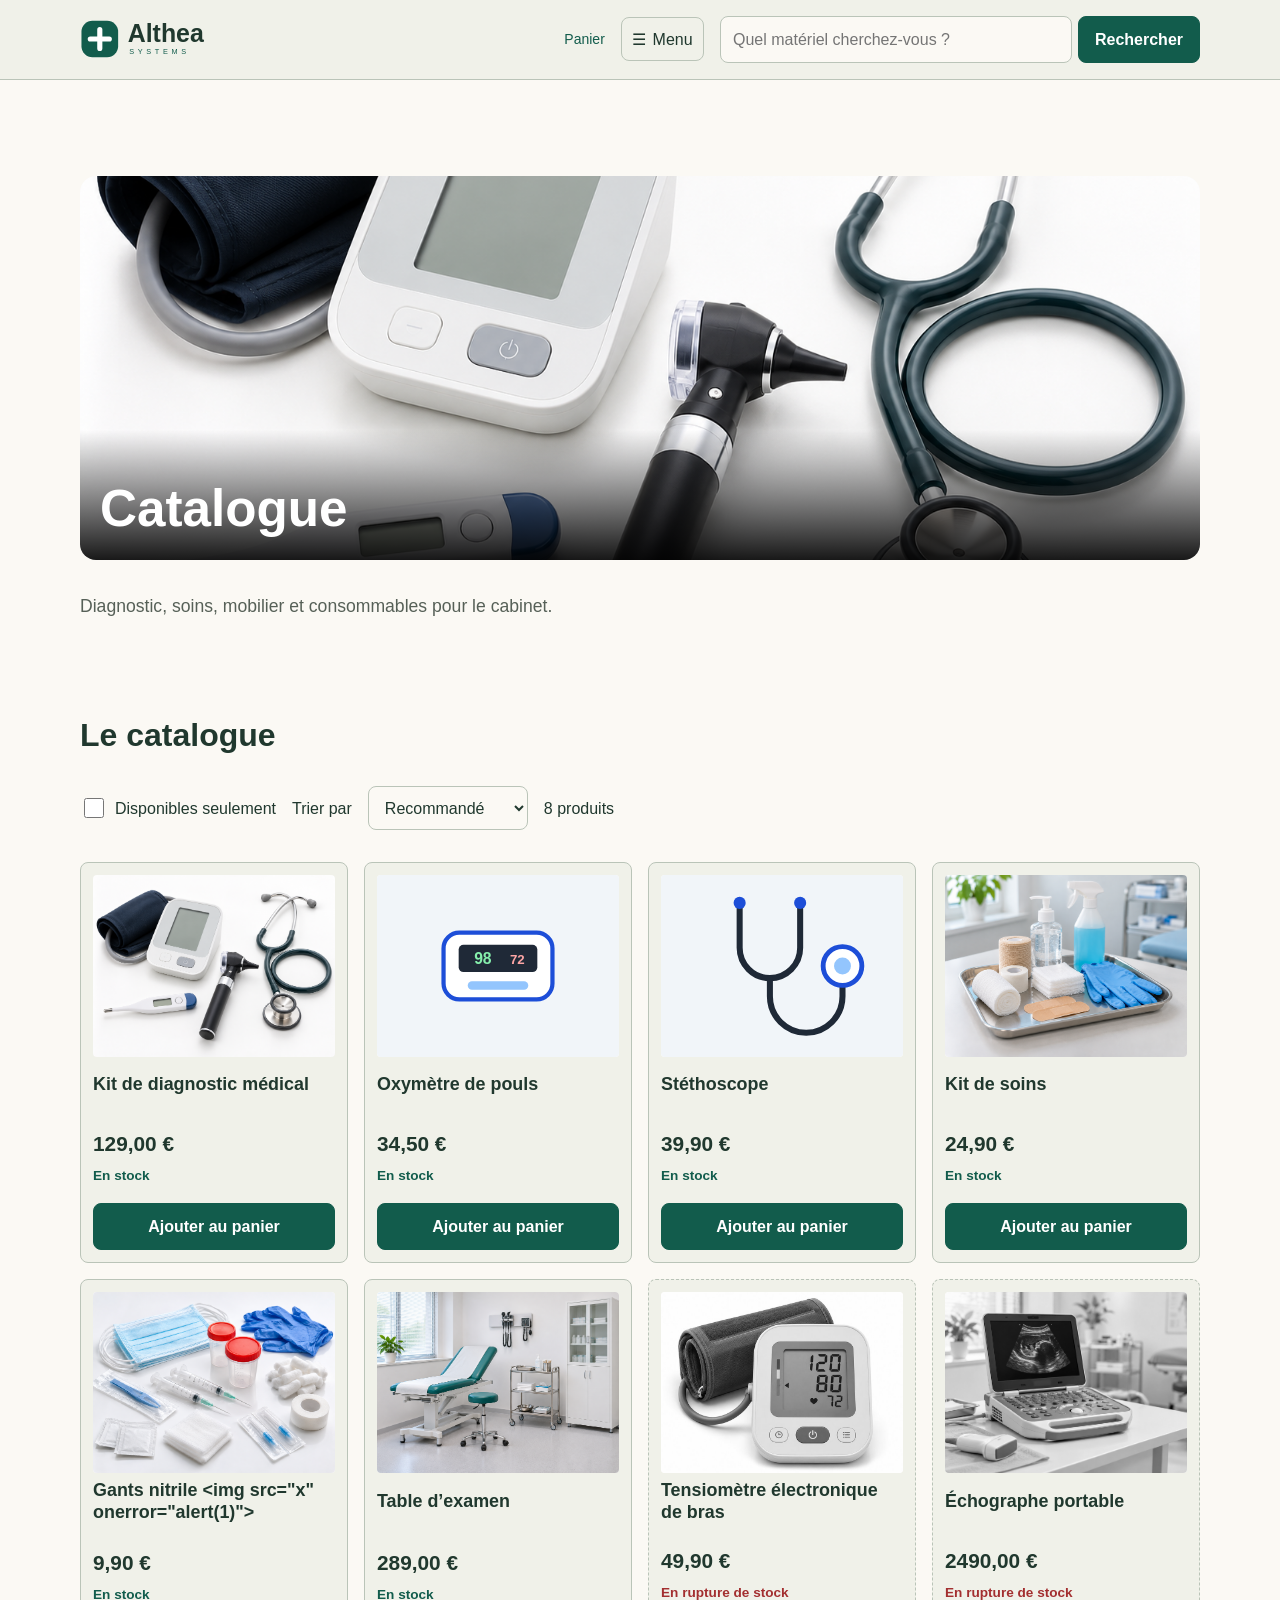
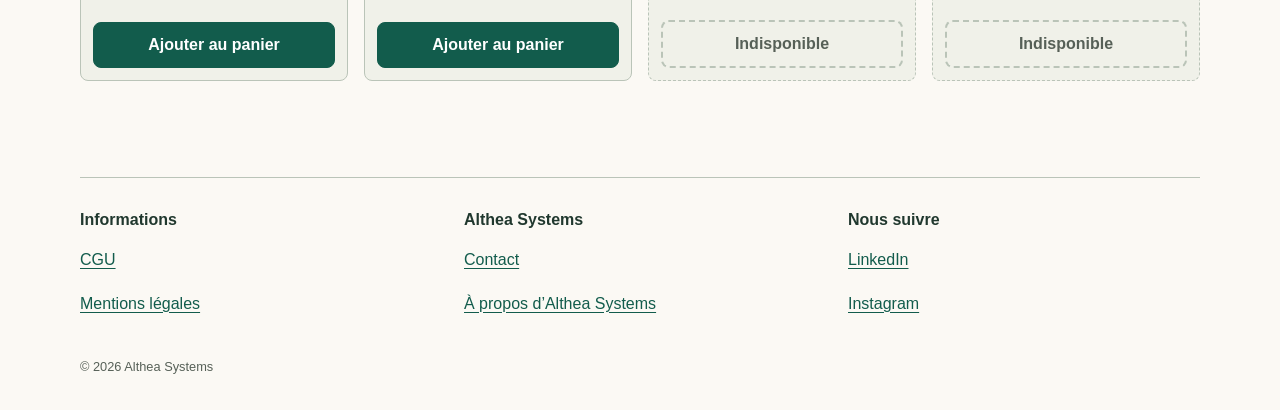
==== commit 5329c396: "Catalogue et tri" ====
--- a/categorie.html
+++ b/categorie.html
@@ -12,6 +12,7 @@
     <link rel="icon" href="img/logo.svg">
     <link rel="stylesheet" href="css/variables.css">
     <link rel="stylesheet" href="css/style.css">
+    <script type="module" src="js/main.js"></script>
   </head>
   <body>
     <!-- Ce lien permet de passer le menu quand on navigue au clavier. -->
@@ -19,7 +20,7 @@
     <!-- En-tête commun : logo, recherche et liens du menu. -->
     <header class="entete">
       <a class="logo" href="index.html"><img src="img/logo.svg" alt="Althea Systems, accueil" width="240" height="60"></a>
-      <a class="panier" href="panier.html">Panier <span class="visually-hidden">(2 articles)</span></a>
+      <a class="panier" href="panier.html">Panier <span class="visually-hidden compteur-texte">(0 article)</span></a>
       <!-- details ouvre et ferme le menu sans JavaScript ; summary se commande au clavier. -->
       <details class="navigation">
         <summary class="menu-bouton"><span aria-hidden="true">☰</span> Menu</summary>
@@ -73,87 +74,27 @@
       <!-- Le bandeau présente la catégorie avec son image et son titre. -->
       <section class="bandeau" aria-labelledby="titre-categorie">
         <img src="img/categorie-diagnostic.png" alt="" width="1448" height="1086" fetchpriority="high">
-        <h1 id="titre-categorie">Diagnostic</h1>
+        <h1 id="titre-categorie">Catalogue</h1>
       </section>
       <p class="presentation">
-        Les outils du diagnostic et une sélection d’équipements pour compléter votre cabinet.
+        Diagnostic, soins, mobilier et consommables pour le cabinet.
       </p>
       <section aria-labelledby="titre-produits">
-        <h2 id="titre-produits">Les produits de la catégorie</h2>
-        <!-- Chaque article représente une carte produit, mise en grille avec le CSS. -->
-        <ul class="produits liste-reset">
-          <li>
-            <article class="produit">
-              <img src="img/categorie-diagnostic.png" alt="" width="1448" height="1086" loading="lazy">
-              <h3><a href="produit.html">Kit de diagnostic médical</a></h3>
-              <p class="prix">
-                <data value="129.00">129,00 €</data> <span>TTC</span>
-              </p>
-              <p class="stock">
-                En stock
-              </p>
-            </article>
-          </li>
-          <li>
-            <article class="produit">
-              <img src="img/categorie-soins.png" alt="" width="1448" height="1086" loading="lazy">
-              <h3><a href="produit.html">Kit de soins</a></h3>
-              <p class="prix">
-                <data value="24.90">24,90 €</data> <span>TTC</span>
-              </p>
-              <p class="stock">
-                En stock
-              </p>
-            </article>
-          </li>
-          <li>
-            <article class="produit">
-              <img src="img/categorie-consommables.png" alt="" width="1448" height="1086" loading="lazy">
-              <h3><a href="produit.html">Lot de consommables médicaux</a></h3>
-              <p class="prix">
-                <data value="34.90">34,90 €</data> <span>TTC</span>
-              </p>
-              <p class="stock">
-                En stock
-              </p>
-            </article>
-          </li>
-          <li>
-            <article class="produit">
-              <img src="img/categorie-mobilier.png" alt="" width="1448" height="1086" loading="lazy">
-              <h3><a href="produit.html">Table d’examen</a></h3>
-              <p class="prix">
-                <data value="289.00">289,00 €</data> <span>TTC</span>
-              </p>
-              <p class="stock">
-                En stock
-              </p>
-            </article>
-          </li>
-          <li>
-            <article class="produit">
-              <img src="img/banniere-echographe.png" alt="" width="1448" height="1086" loading="lazy">
-              <h3><a href="produit.html">Échographe portable</a></h3>
-              <p class="prix">
-                <data value="2490.00">2 490,00 €</data> <span>TTC</span>
-              </p>
-              <p class="stock">
-                En stock
-              </p>
-            </article>
-          </li>
-          <li>
-            <article class="produit">
-              <img src="img/tensiometre-face.png" alt="" width="1448" height="1086" loading="lazy">
-              <h3><a href="produit.html">Tensiomètre électronique de bras</a></h3>
-              <p class="prix">
-                <data value="49.90">49,90 €</data> <span>TTC</span>
-              </p>
-              <p class="stock stock-rupture">
-                En rupture de stock
-              </p>
-            </article>
-          </li>
+        <h2 id="titre-produits">Le catalogue</h2>
+        <div class="filtre">
+          <label class="case"><input type="checkbox" id="dispo-seulement"> Disponibles seulement</label>
+          <label for="choix-tri">Trier par</label>
+          <select id="choix-tri">
+            <option value="recommande">Recommandé</option>
+            <option value="prix-croissant">Prix croissant</option>
+            <option value="prix-decroissant">Prix décroissant</option>
+          </select>
+          <p id="nb-produits" aria-live="polite"></p>
+          <p id="message-catalogue" aria-live="polite"></p>
+        </div>
+        <!-- Les données du catalogue sont dans js/produits.js. -->
+        <ul id="liste-produits" class="produits liste-reset">
+          <!-- Les cartes sont créées dans js/catalogue.js. -->
         </ul>
         <!-- La pagination est préparée en HTML ; la liste reste statique. -->
         <nav class="pagination" aria-label="Pagination">
--- a/css/style.css
+++ b/css/style.css
@@ -166,6 +166,7 @@
 
 /* Le point indique un panier rempli ; le nombre est aussi écrit dans le HTML. */
 .panier::after {
+  display: none;
   content: "";
   width: 8px;
   height: 8px;
@@ -973,3 +974,12 @@
     content: ' (' attr(href) ')';
   }
 }
+
+/* Jour 3 : le point dépend du vrai contenu du panier. */
+.panier.a-des-articles::after { display: block; }
+[hidden] { display: none !important; }
+.filtre { display: flex; flex-wrap: wrap; align-items: center; gap: 1rem; margin-bottom: 1rem; }
+.filtre label { min-height: 44px; display: inline-flex; align-items: center; }
+.filtre input[type="checkbox"] { min-height: 20px; width: 20px; height: 20px; }
+.filtre p { flex-basis: 100%; }
+.produit .btn { margin-top: 1rem; }
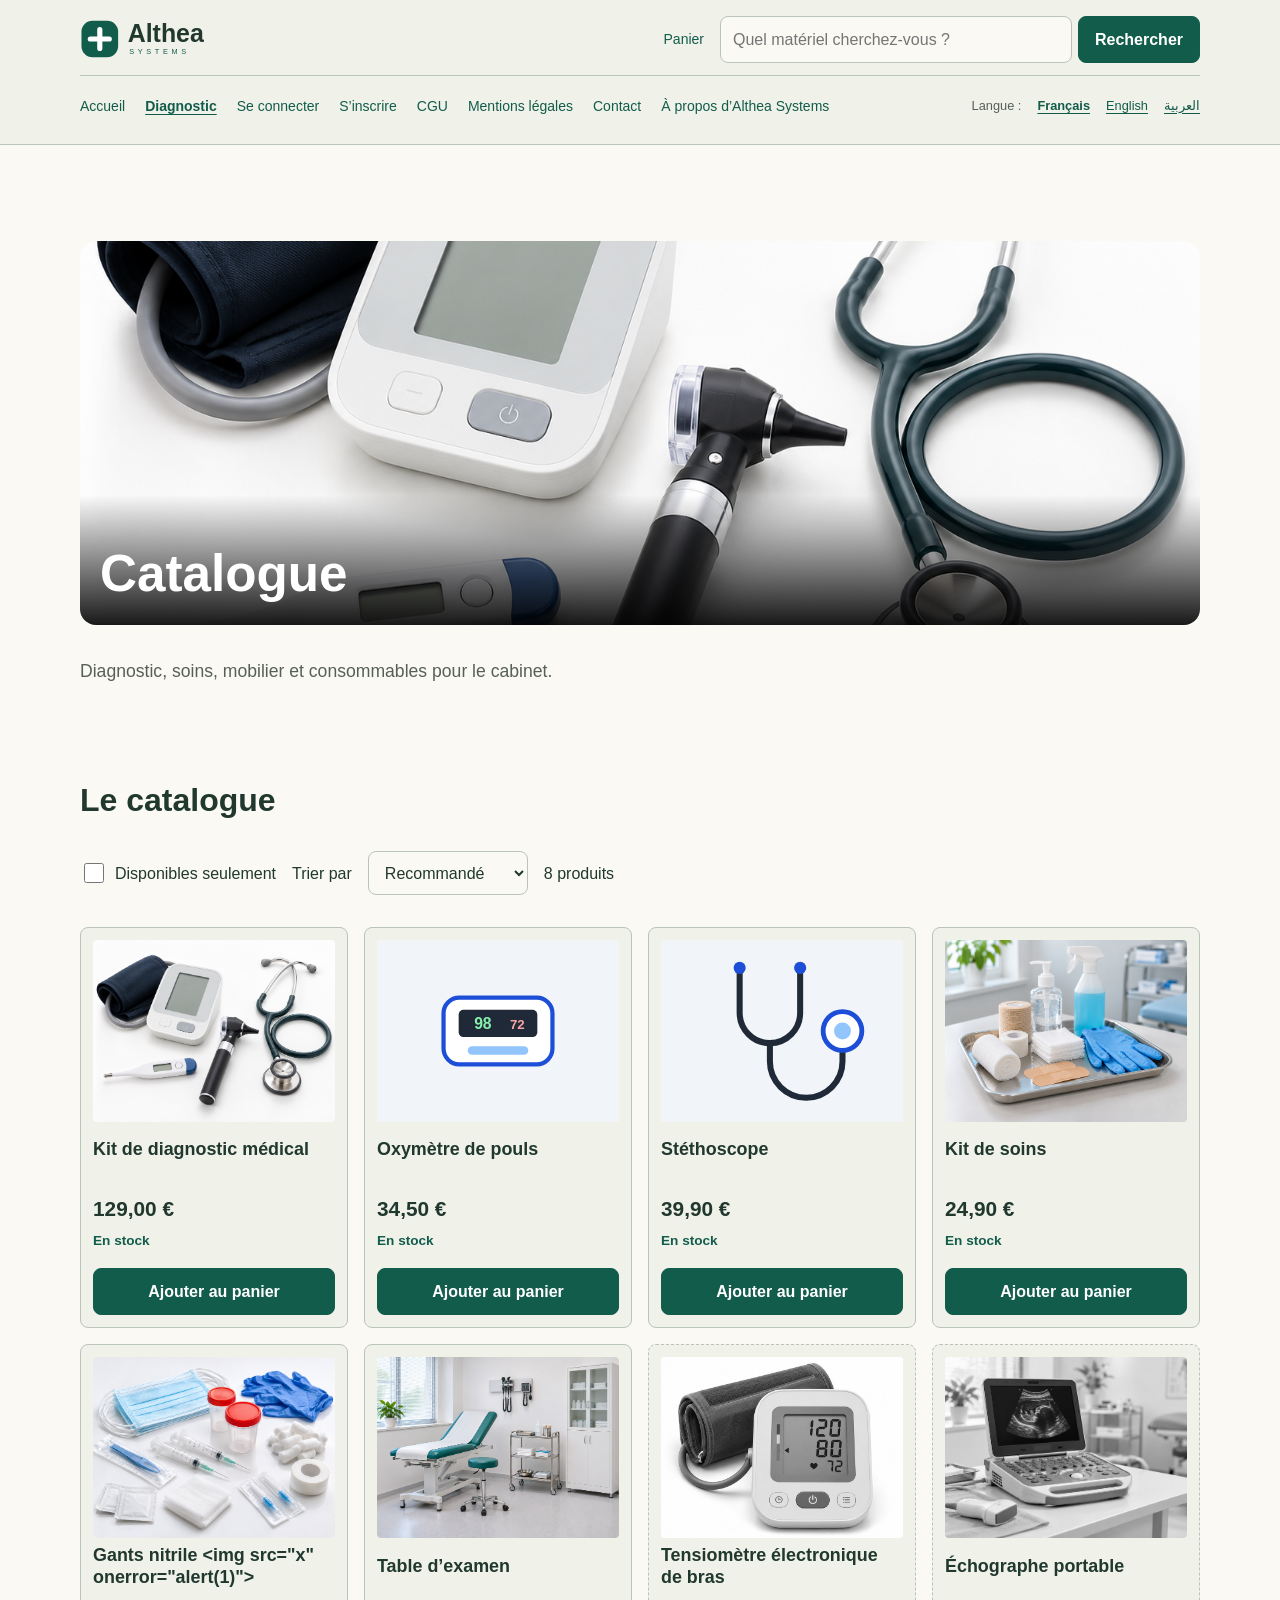
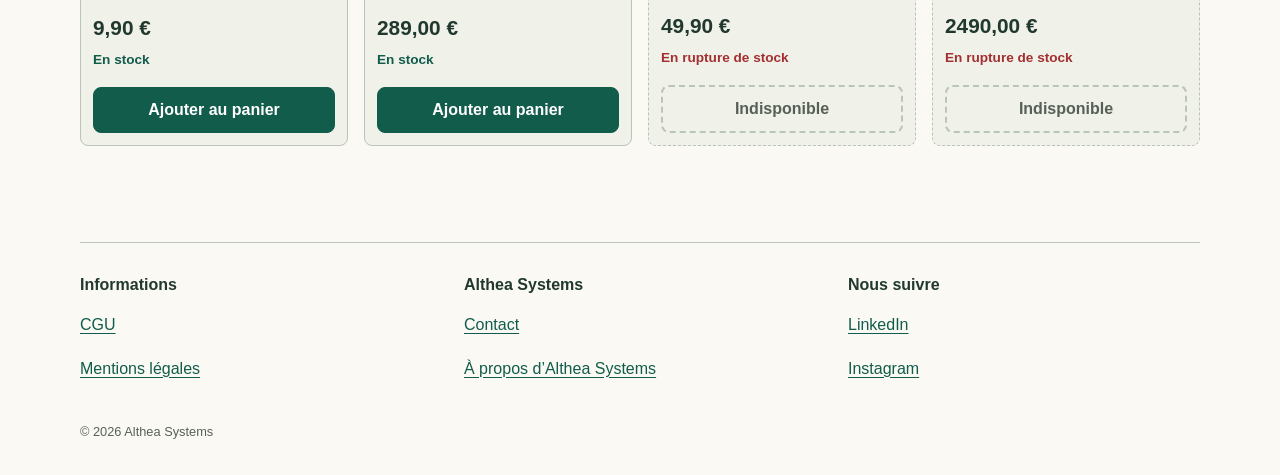
==== commit c22323f8: "Menu et carrousel" ====
--- a/categorie.html
+++ b/categorie.html
@@ -21,10 +21,15 @@
     <header class="entete">
       <a class="logo" href="index.html"><img src="img/logo.svg" alt="Althea Systems, accueil" width="240" height="60"></a>
       <a class="panier" href="panier.html">Panier <span class="visually-hidden compteur-texte">(0 article)</span></a>
-      <!-- details ouvre et ferme le menu sans JavaScript ; summary se commande au clavier. -->
-      <details class="navigation">
-        <summary class="menu-bouton"><span aria-hidden="true">☰</span> Menu</summary>
-        <nav id="menu-principal" class="menu" aria-label="Menu principal">
+      <!-- Le script change aria-expanded ; sans JavaScript, le menu reste ouvert. -->
+      <button class="menu-bouton" type="button" aria-expanded="true" aria-controls="menu-principal"><span aria-hidden="true">☰</span> Menu</button>
+      <form class="recherche" role="search" action="recherche.html" method="get">
+        <label class="visually-hidden" for="q">Rechercher un produit</label>
+        <input id="q" name="q" type="search" placeholder="Quel matériel cherchez-vous ?">
+        <button type="submit">Rechercher</button>
+      </form>
+
+      <nav id="menu-principal" class="menu" aria-label="Menu principal">
           <ul class="liste-reset">
             <li>
               <a href="index.html">Accueil</a>
@@ -61,13 +66,6 @@
             <a href="https://www.linkedin.com/" target="_blank" rel="noopener noreferrer">LinkedIn<span class="visually-hidden"> (nouvel onglet)</span></a> · <a href="https://www.instagram.com/" target="_blank" rel="noopener noreferrer">Instagram<span class="visually-hidden"> (nouvel onglet)</span></a>
           </p>
         </nav>
-      </details>
-      <form class="recherche" role="search" action="recherche.html" method="get">
-        <label class="visually-hidden" for="q">Rechercher un produit</label>
-        <input id="q" name="q" type="search" placeholder="Quel matériel cherchez-vous ?">
-        <button type="submit">Rechercher</button>
-      </form>
-
     </header>
     <!-- main contient le contenu propre à cette page. -->
     <main id="contenu" tabindex="-1">
--- a/css/style.css
+++ b/css/style.css
@@ -174,11 +174,7 @@
   background: var(--couleur-alerte);
 }
 
-.navigation {
-  flex-shrink: 0;
-}
-
-/* Le navigateur gère lui-même l’ouverture et l’état du menu. */
+/* Le bouton reste utilisable au clavier. */
 .menu-bouton {
   display: flex;
   align-items: center;
@@ -191,10 +187,6 @@
   border-radius: var(--rayon);
   padding-inline: .65rem;
   cursor: pointer;
-}
-
-.menu-bouton::-webkit-details-marker {
-  display: none;
 }
 
 .recherche {
@@ -983,3 +975,16 @@
 .filtre input[type="checkbox"] { min-height: 20px; width: 20px; height: 20px; }
 .filtre p { flex-basis: 100%; }
 .produit .btn { margin-top: 1rem; }
+
+/* Le menu est repliable sur téléphone, toujours visible sur les grands écrans. */
+.entete:has(.menu-bouton[aria-expanded="false"]) .menu { display: none; }
+@media (min-width: 48rem) {
+  .menu-bouton { display: none; }
+  .menu { position: static; flex-basis: 100%; padding: .5rem 0 0; border-bottom: 0; }
+  .entete:has(.menu-bouton[aria-expanded="false"]) .menu { display: flex; flex-wrap: wrap; justify-content: space-between; }
+}
+.commandes-carrousel { display: flex; justify-content: center; gap: 1rem; margin-top: 1rem; }
+.commandes-carrousel .btn { width: auto; }
+.pastilles a::before { background: transparent; border: 2px solid var(--couleur-primaire); }
+.pastilles a[aria-current]::before { background: var(--couleur-primaire); transform: scale(1.2); }
+@media print { .commandes-carrousel { display: none; } }
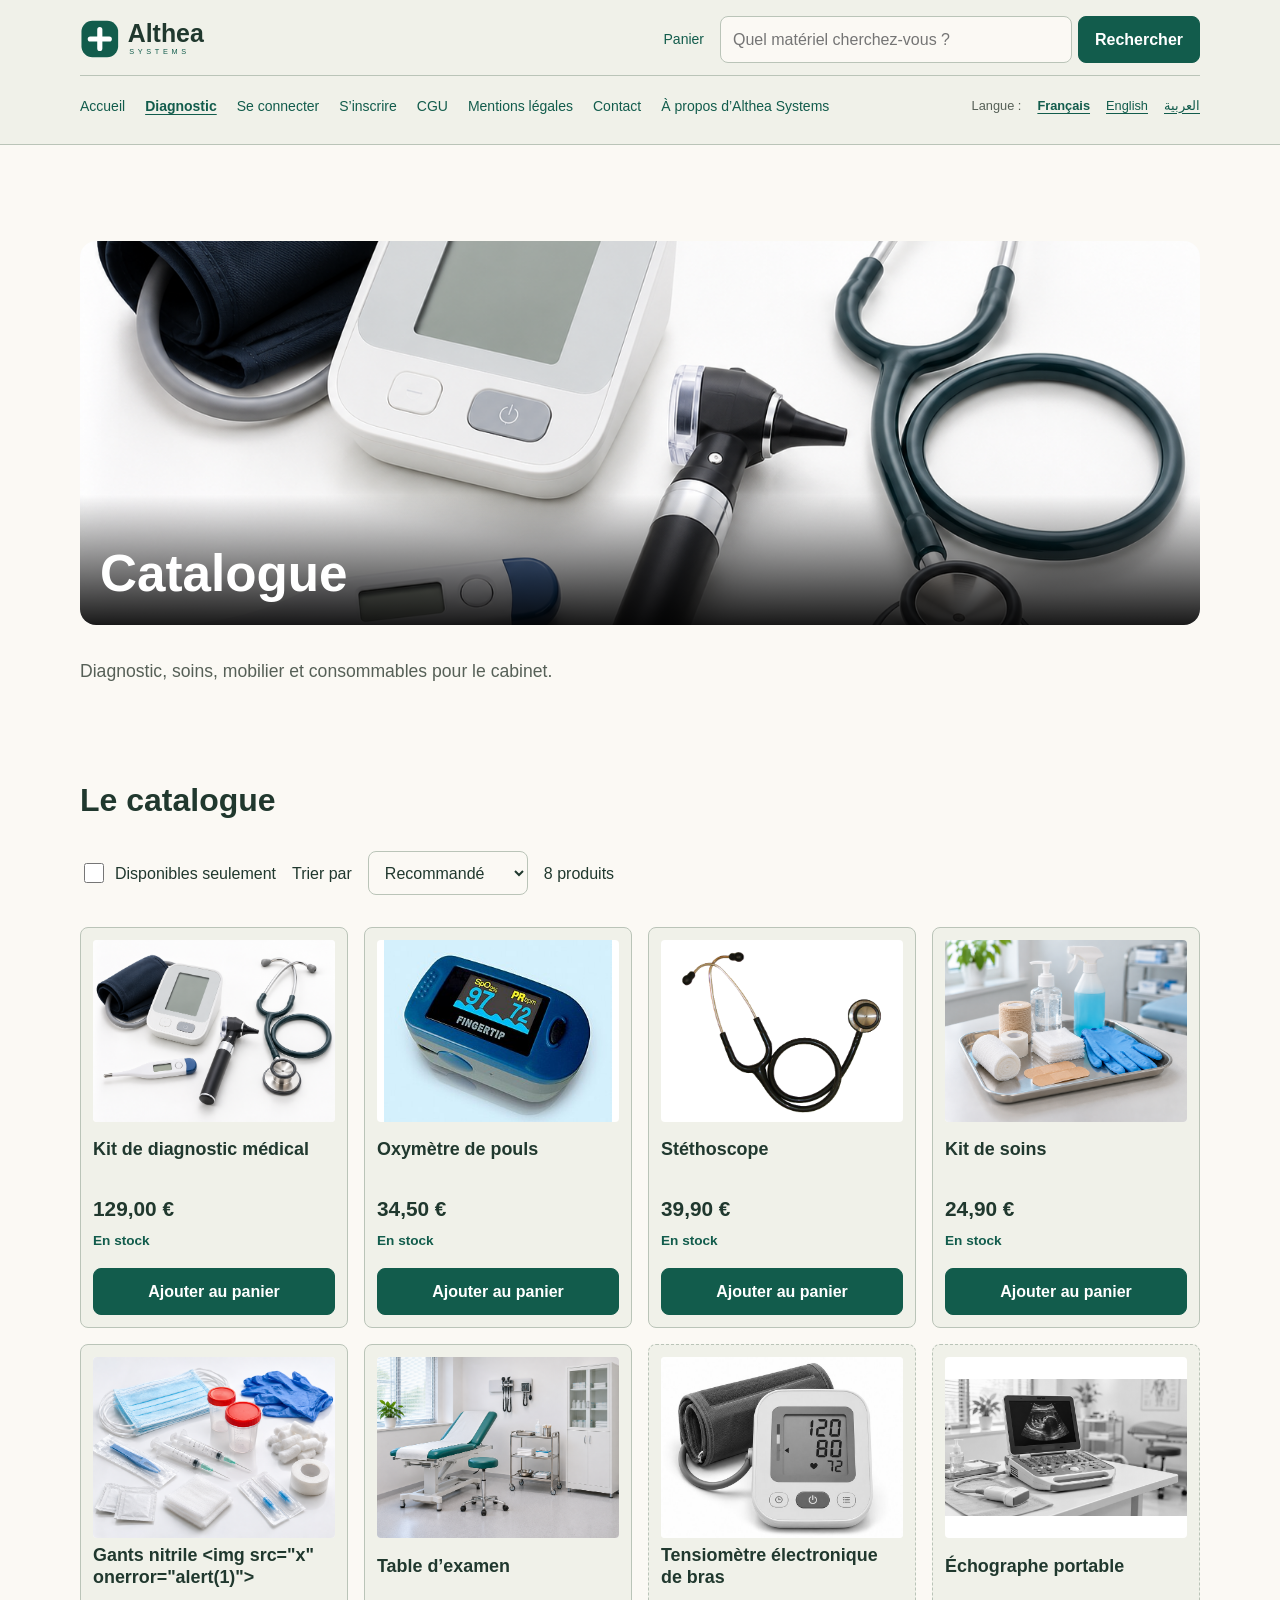
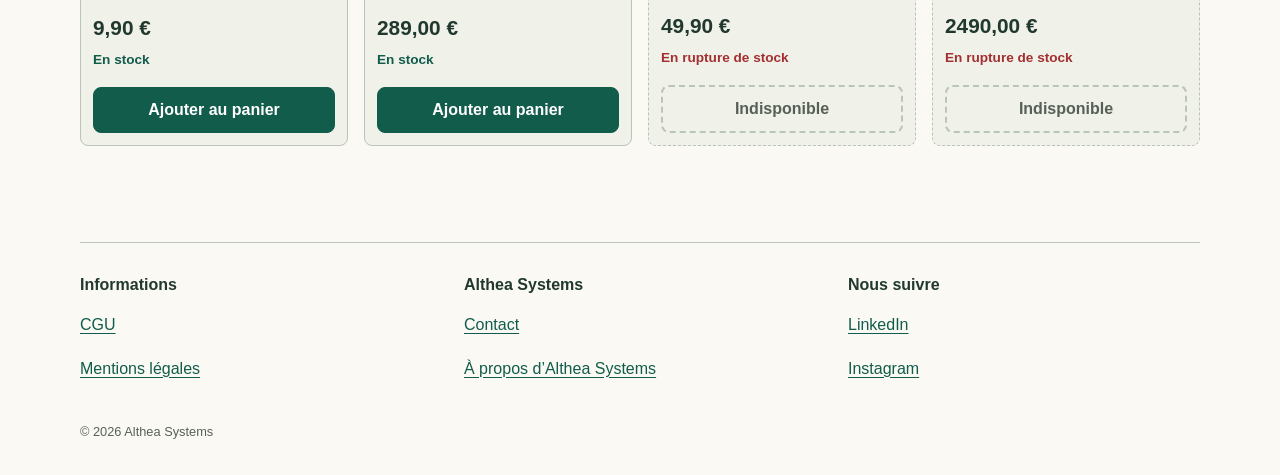
==== commit 547974cc: "Tests et photos" ====
--- a/categorie.html
+++ b/categorie.html
@@ -30,42 +30,42 @@
       </form>
 
       <nav id="menu-principal" class="menu" aria-label="Menu principal">
-          <ul class="liste-reset">
-            <li>
-              <a href="index.html">Accueil</a>
-            </li>
-            <li>
-              <a href="categorie.html" aria-current="page">Diagnostic</a>
-            </li>
-            <li>
-              <a href="connexion.html">Se connecter</a>
-            </li>
-            <li>
-              <a href="inscription.html">S’inscrire</a>
-            </li>
-            <li>
-              <a href="cgu.html">CGU</a>
-            </li>
-            <li>
-              <a href="mentions-legales.html">Mentions légales</a>
-            </li>
-            <li>
-              <a href="contact.html">Contact</a>
-            </li>
-            <li>
-              <a href="a-propos.html">À propos d’Althea Systems</a>
-            </li>
-          </ul>
-          <p class="langues">
-            Langue :
-            <a href="categorie.html" lang="fr" hreflang="fr" aria-current="true">Français</a>
-            <a href="en/index.html" lang="en" hreflang="en">English</a>
-            <a href="ar/index.html" lang="ar" hreflang="ar" dir="rtl">العربية</a>
-          </p>
-          <p class="liens-mobile">
-            <a href="https://www.linkedin.com/" target="_blank" rel="noopener noreferrer">LinkedIn<span class="visually-hidden"> (nouvel onglet)</span></a> · <a href="https://www.instagram.com/" target="_blank" rel="noopener noreferrer">Instagram<span class="visually-hidden"> (nouvel onglet)</span></a>
-          </p>
-        </nav>
+        <ul class="liste-reset">
+          <li>
+            <a href="index.html">Accueil</a>
+          </li>
+          <li>
+            <a href="categorie.html" aria-current="page">Diagnostic</a>
+          </li>
+          <li>
+            <a href="connexion.html">Se connecter</a>
+          </li>
+          <li>
+            <a href="inscription.html">S’inscrire</a>
+          </li>
+          <li>
+            <a href="cgu.html">CGU</a>
+          </li>
+          <li>
+            <a href="mentions-legales.html">Mentions légales</a>
+          </li>
+          <li>
+            <a href="contact.html">Contact</a>
+          </li>
+          <li>
+            <a href="a-propos.html">À propos d’Althea Systems</a>
+          </li>
+        </ul>
+        <p class="langues">
+          Langue :
+          <a href="categorie.html" lang="fr" hreflang="fr" aria-current="true">Français</a>
+          <a href="en/index.html" lang="en" hreflang="en">English</a>
+          <a href="ar/index.html" lang="ar" hreflang="ar" dir="rtl">العربية</a>
+        </p>
+        <p class="liens-mobile">
+          <a href="https://www.linkedin.com/" target="_blank" rel="noopener noreferrer">LinkedIn<span class="visually-hidden"> (nouvel onglet)</span></a> · <a href="https://www.instagram.com/" target="_blank" rel="noopener noreferrer">Instagram<span class="visually-hidden"> (nouvel onglet)</span></a>
+        </p>
+      </nav>
     </header>
     <!-- main contient le contenu propre à cette page. -->
     <main id="contenu" tabindex="-1">
--- a/css/style.css
+++ b/css/style.css
@@ -444,7 +444,7 @@
 
 .produit img {
   aspect-ratio: 4 / 3;
-  object-fit: cover;
+  object-fit: contain;
   border-radius: calc(var(--rayon) / 2);
   background: #fff;
 }
@@ -968,23 +968,129 @@
 }
 
 /* Jour 3 : le point dépend du vrai contenu du panier. */
-.panier.a-des-articles::after { display: block; }
-[hidden] { display: none !important; }
-.filtre { display: flex; flex-wrap: wrap; align-items: center; gap: 1rem; margin-bottom: 1rem; }
-.filtre label { min-height: 44px; display: inline-flex; align-items: center; }
-.filtre input[type="checkbox"] { min-height: 20px; width: 20px; height: 20px; }
-.filtre p { flex-basis: 100%; }
-.produit .btn { margin-top: 1rem; }
+.panier.a-des-articles::after {
+  display: block;
+}
+
+[hidden] {
+  display: none !important;
+}
+
+.filtre {
+  display: flex;
+  flex-wrap: wrap;
+  align-items: center;
+  gap: 1rem;
+  margin-bottom: 1rem;
+}
+
+.filtre label {
+  min-height: 44px;
+  display: inline-flex;
+  align-items: center;
+}
+
+.filtre input[type="checkbox"] {
+  min-height: 20px;
+  width: 20px;
+  height: 20px;
+}
+
+.filtre p {
+  flex-basis: 100%;
+}
+
+.produit .btn {
+  margin-top: 1rem;
+}
 
 /* Le menu est repliable sur téléphone, toujours visible sur les grands écrans. */
-.entete:has(.menu-bouton[aria-expanded="false"]) .menu { display: none; }
+.entete:has(.menu-bouton[aria-expanded="false"]) .menu {
+  display: none;
+}
+
 @media (min-width: 48rem) {
-  .menu-bouton { display: none; }
-  .menu { position: static; flex-basis: 100%; padding: .5rem 0 0; border-bottom: 0; }
-  .entete:has(.menu-bouton[aria-expanded="false"]) .menu { display: flex; flex-wrap: wrap; justify-content: space-between; }
-}
-.commandes-carrousel { display: flex; justify-content: center; gap: 1rem; margin-top: 1rem; }
-.commandes-carrousel .btn { width: auto; }
-.pastilles a::before { background: transparent; border: 2px solid var(--couleur-primaire); }
-.pastilles a[aria-current]::before { background: var(--couleur-primaire); transform: scale(1.2); }
-@media print { .commandes-carrousel { display: none; } }
+  .menu-bouton {
+    display: none;
+  }
+
+  .menu {
+    position: static;
+    flex-basis: 100%;
+    padding: .5rem 0 0;
+    border-bottom: 0;
+  }
+
+  .entete:has(.menu-bouton[aria-expanded="false"]) .menu {
+    display: flex;
+    flex-wrap: wrap;
+    justify-content: space-between;
+  }
+
+}
+.commandes-carrousel {
+  display: flex;
+  justify-content: center;
+  gap: 1rem;
+  margin-top: 1rem;
+}
+
+.commandes-carrousel .btn {
+  width: auto;
+}
+
+.pastilles a::before {
+  background: transparent;
+  border: 2px solid var(--couleur-primaire);
+}
+
+.pastilles a[aria-current]::before {
+  background: var(--couleur-primaire);
+  transform: scale(1.2);
+}
+
+@media print {
+  .commandes-carrousel, .avis {
+    display: none;
+  }
+}
+
+.avis li {
+  padding: 1rem;
+  margin-top: 1rem;
+  border: 1px solid var(--couleur-bordure);
+  border-radius: var(--rayon);
+}
+
+.ligne-panier {
+  padding: 1rem;
+  margin-bottom: 1rem;
+  border: 1px solid var(--couleur-bordure);
+  border-radius: var(--rayon);
+  background: var(--couleur-surface);
+}
+
+.ligne-panier h2 {
+  font-size: 1.2rem;
+  margin-bottom: .5rem;
+}
+
+.ligne-panier label {
+  display: block;
+  margin-top: .5rem;
+}
+
+.ligne-panier input {
+  width: 6rem;
+  margin-block: .5rem;
+}
+
+.ligne-panier .btn {
+  width: auto;
+  margin-top: .5rem;
+}
+
+.total-panier {
+  font-size: 1.4rem;
+  margin-block: 1rem;
+}
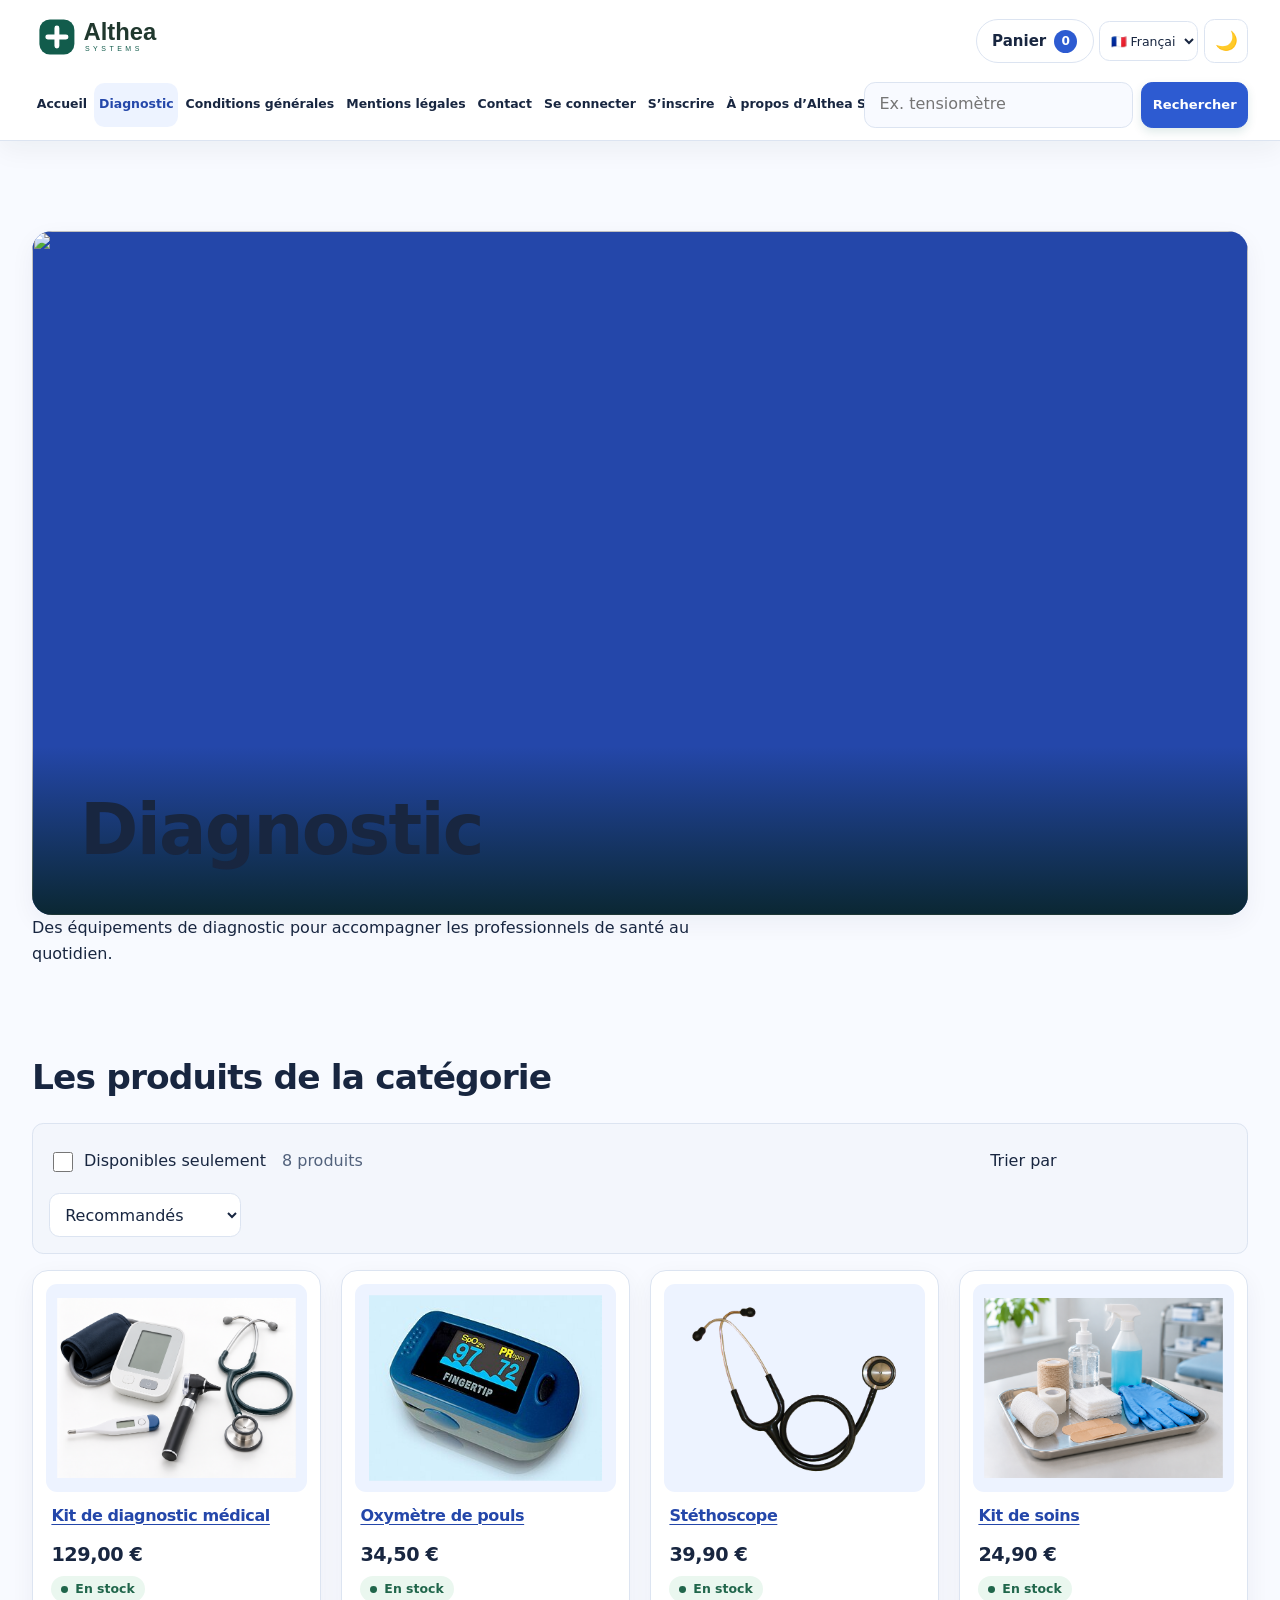
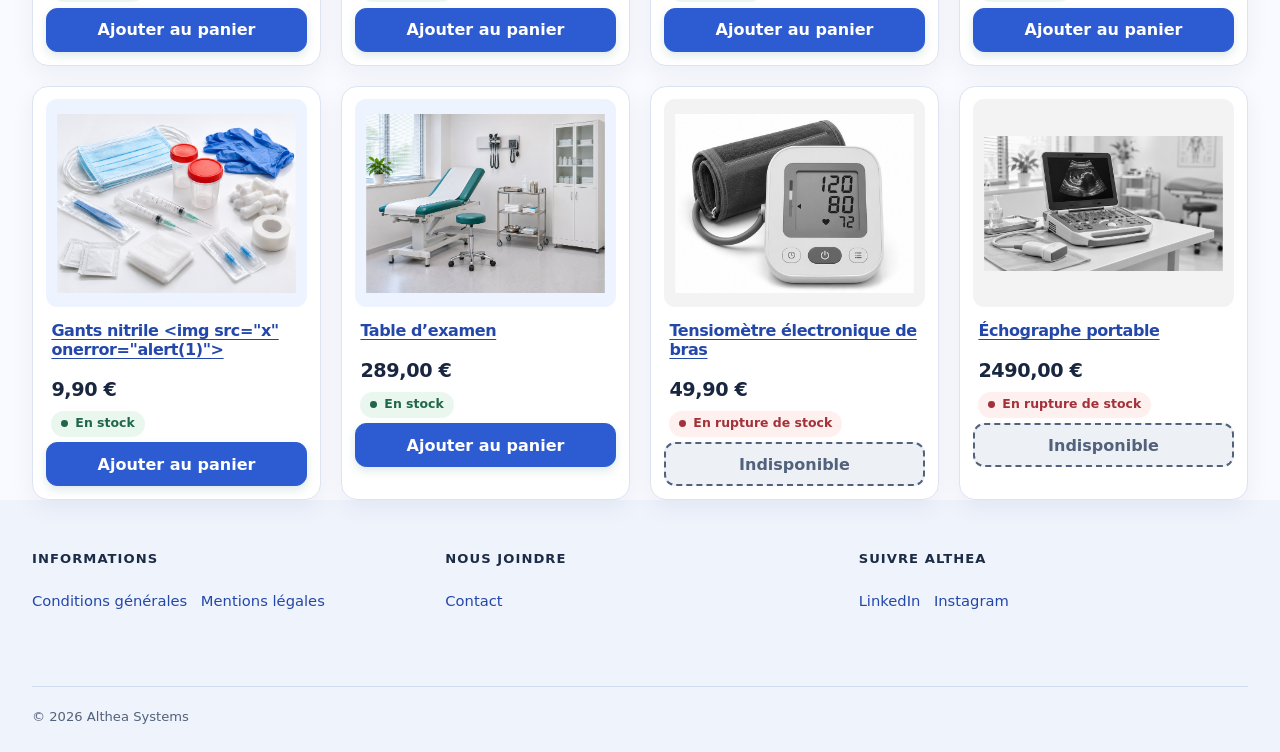
==== commit fc3250c5: "feat: add persistent light and dark themes" ====
--- a/categorie.html
+++ b/categorie.html
@@ -1,156 +1,116 @@
-<!DOCTYPE html>
-<html lang="fr">
-  <head>
-    <meta charset="utf-8">
-    <!-- La CSP limite le chargement des ressources à celles du site. -->
-    <meta http-equiv="Content-Security-Policy" content="default-src 'self'; object-src 'none'; base-uri 'self'; form-action 'self'">
-    <meta name="referrer" content="strict-origin-when-cross-origin">
-    <meta name="viewport" content="width=device-width, initial-scale=1">
-    <title>Diagnostic · Althea Systems</title>
-    <meta name="description" content="Le matériel de diagnostic et les essentiels du cabinet.">
-    <meta name="theme-color" content="#125c4c">
-    <link rel="icon" href="img/logo.svg">
-    <link rel="stylesheet" href="css/variables.css">
-    <link rel="stylesheet" href="css/style.css">
-    <script type="module" src="js/main.js"></script>
-  </head>
-  <body>
-    <!-- Ce lien permet de passer le menu quand on navigue au clavier. -->
-    <a class="evitement" href="#contenu">Aller au contenu</a>
-    <!-- En-tête commun : logo, recherche et liens du menu. -->
-    <header class="entete">
-      <a class="logo" href="index.html"><img src="img/logo.svg" alt="Althea Systems, accueil" width="240" height="60"></a>
-      <a class="panier" href="panier.html">Panier <span class="visually-hidden compteur-texte">(0 article)</span></a>
-      <!-- Le script change aria-expanded ; sans JavaScript, le menu reste ouvert. -->
-      <button class="menu-bouton" type="button" aria-expanded="true" aria-controls="menu-principal"><span aria-hidden="true">☰</span> Menu</button>
-      <form class="recherche" role="search" action="recherche.html" method="get">
-        <label class="visually-hidden" for="q">Rechercher un produit</label>
-        <input id="q" name="q" type="search" placeholder="Quel matériel cherchez-vous ?">
-        <button type="submit">Rechercher</button>
-      </form>
-
-      <nav id="menu-principal" class="menu" aria-label="Menu principal">
-        <ul class="liste-reset">
-          <li>
-            <a href="index.html">Accueil</a>
-          </li>
-          <li>
-            <a href="categorie.html" aria-current="page">Diagnostic</a>
-          </li>
-          <li>
-            <a href="connexion.html">Se connecter</a>
-          </li>
-          <li>
-            <a href="inscription.html">S’inscrire</a>
-          </li>
-          <li>
-            <a href="cgu.html">CGU</a>
-          </li>
-          <li>
-            <a href="mentions-legales.html">Mentions légales</a>
-          </li>
-          <li>
-            <a href="contact.html">Contact</a>
-          </li>
-          <li>
-            <a href="a-propos.html">À propos d’Althea Systems</a>
-          </li>
-        </ul>
-        <p class="langues">
-          Langue :
-          <a href="categorie.html" lang="fr" hreflang="fr" aria-current="true">Français</a>
-          <a href="en/index.html" lang="en" hreflang="en">English</a>
-          <a href="ar/index.html" lang="ar" hreflang="ar" dir="rtl">العربية</a>
-        </p>
-        <p class="liens-mobile">
-          <a href="https://www.linkedin.com/" target="_blank" rel="noopener noreferrer">LinkedIn<span class="visually-hidden"> (nouvel onglet)</span></a> · <a href="https://www.instagram.com/" target="_blank" rel="noopener noreferrer">Instagram<span class="visually-hidden"> (nouvel onglet)</span></a>
-        </p>
-      </nav>
-    </header>
-    <!-- main contient le contenu propre à cette page. -->
-    <main id="contenu" tabindex="-1">
-      <!-- Le bandeau présente la catégorie avec son image et son titre. -->
-      <section class="bandeau" aria-labelledby="titre-categorie">
-        <img src="img/categorie-diagnostic.png" alt="" width="1448" height="1086" fetchpriority="high">
-        <h1 id="titre-categorie">Catalogue</h1>
-      </section>
-      <p class="presentation">
-        Diagnostic, soins, mobilier et consommables pour le cabinet.
-      </p>
-      <section aria-labelledby="titre-produits">
-        <h2 id="titre-produits">Le catalogue</h2>
-        <div class="filtre">
-          <label class="case"><input type="checkbox" id="dispo-seulement"> Disponibles seulement</label>
-          <label for="choix-tri">Trier par</label>
-          <select id="choix-tri">
-            <option value="recommande">Recommandé</option>
-            <option value="prix-croissant">Prix croissant</option>
-            <option value="prix-decroissant">Prix décroissant</option>
-          </select>
-          <p id="nb-produits" aria-live="polite"></p>
-          <p id="message-catalogue" aria-live="polite"></p>
-        </div>
-        <!-- Les données du catalogue sont dans js/produits.js. -->
-        <ul id="liste-produits" class="produits liste-reset">
-          <!-- Les cartes sont créées dans js/catalogue.js. -->
-        </ul>
-        <!-- La pagination est préparée en HTML ; la liste reste statique. -->
-        <nav class="pagination" aria-label="Pagination">
-          <ul class="liste-reset">
-            <li>
-              <a href="categorie.html?page=1" aria-current="page"><span class="visually-hidden">Page </span>1</a>
-            </li>
-            <li>
-              <a href="categorie.html?page=2"><span class="visually-hidden">Page </span>2</a>
-            </li>
-            <li>
-              <a href="categorie.html?page=3"><span class="visually-hidden">Page </span>3</a>
-            </li>
-            <li>
-              <a href="categorie.html?page=2">Suivant <span aria-hidden="true">→</span></a>
-            </li>
-          </ul>
-        </nav>
-      </section>
-    </main>
-    <!-- Pied visible sur ordinateur ; sur mobile, les liens sont dans le menu. -->
-    <footer class="pied">
-      <nav aria-label="Informations légales">
-        <h2>Informations</h2>
-        <ul class="liste-reset">
-          <li>
-            <a href="cgu.html">CGU</a>
-          </li>
-          <li>
-            <a href="mentions-legales.html">Mentions légales</a>
-          </li>
-        </ul>
-      </nav>
-      <nav aria-label="Contact">
-        <h2>Althea Systems</h2>
-        <ul class="liste-reset">
-          <li>
-            <a href="contact.html">Contact</a>
-          </li>
-          <li>
-            <a href="a-propos.html">À propos d’Althea Systems</a>
-          </li>
-        </ul>
-      </nav>
-      <nav aria-label="Réseaux sociaux">
-        <h2>Nous suivre</h2>
-        <ul class="liste-reset">
-          <li>
-            <a href="https://www.linkedin.com/" target="_blank" rel="noopener noreferrer">LinkedIn<span class="visually-hidden"> (nouvel onglet)</span></a>
-          </li>
-          <li>
-            <a href="https://www.instagram.com/" target="_blank" rel="noopener noreferrer">Instagram<span class="visually-hidden"> (nouvel onglet)</span></a>
-          </li>
-        </ul>
-      </nav>
-      <p>
-        © 2026 Althea Systems
-      </p>
-    </footer>
-  </body>
-</html>
+<!DOCTYPE html>
+<html lang="fr">
+
+<head>
+  <meta charset="UTF-8">
+  <meta http-equiv="Content-Security-Policy" content="default-src 'self'; object-src 'none'; base-uri 'self'; form-action 'self'">
+  <meta name="referrer" content="strict-origin-when-cross-origin">
+  <meta name="viewport" content="width=device-width, initial-scale=1">
+  <title>Diagnostic · Althea Systems</title>
+  <meta name="description" content="Équipements et matériel de diagnostic médical Althea Systems.">
+  <meta name="theme-color" content="#1d4ed8">
+  <link rel="icon" href="img/favicon.svg" type="image/svg+xml">
+  <script src="js/theme.js"></script>
+  <link rel="stylesheet" href="css/variables.css">
+  <link rel="stylesheet" href="css/style.css">
+  <script type="module" src="js/main.js"></script>
+</head>
+
+<body>
+  <a class="evitement" href="#contenu">Aller au contenu</a>
+
+  <header class="entete">
+    <!-- Logo -->
+    <p class="logo">
+      <a href="index.html" aria-label="Althea Systems, accueil">
+        <img src="img/logo.svg" alt="Althea Systems">
+      </a>
+    </p>
+  
+    <!-- Cart and language selector -->
+    <div class="panier-langues">
+      <p class="panier">
+        <a href="panier.html" aria-label="Panier, 0 article">Panier <span class="compteur">0</span><span class="visually-hidden compteur-texte">(0 article)</span></a>
+      </p>
+  
+      <select
+        class="langues"
+        id="choix-langue"
+        name="langue"
+        aria-label="Choisir la langue"
+      >
+        <option value="fr" lang="fr" selected>🇫🇷 Français</option>
+        <option value="en" lang="en">🇬🇧 English</option>
+        <option value="ar" lang="ar" dir="rtl">🌐 العربية</option>
+      </select>
+      <button class="theme-toggle" type="button" aria-label="Activer le thème sombre" aria-pressed="false" title="Activer le thème sombre">
+        <span class="theme-toggle-icon" aria-hidden="true">🌙</span>
+      </button>
+    </div>
+  
+    <!-- Navigation and search -->
+    <div class="recherche-menu">
+  
+      <div class="navigation-mobile">
+      <button class="menu-bouton" type="button" aria-expanded="true">
+        <span class="visually-hidden">Menu</span>
+      </button>
+      <nav class="menu" aria-label="Menu principal">
+          <ul class="liste-reset">
+            <li><a href="index.html">Accueil</a></li>
+            <li><a href="categorie.html" aria-current="page">Diagnostic</a></li>
+            <li><a href="index.html#conditions">Conditions générales</a></li>
+            <li><a href="index.html#mentions">Mentions légales</a></li>
+            <li><a href="mailto:contact@althea.example">Contact</a></li>
+            <li><a href="connexion.html">Se connecter</a></li>
+            <li><a href="inscription.html">S’inscrire</a></li>
+            <li><a href="index.html#presentation">À propos d’Althea Systems</a></li>
+          </ul>
+        </nav>
+    </div>
+  
+      <form
+        class="recherche"
+        action="recherche.html"
+        method="get"
+        role="search"
+      >
+        <label for="recherche-entete">
+          Rechercher un produit
+        </label>
+  
+        <input
+          id="recherche-entete"
+          name="q"
+          type="search"
+          placeholder="Ex. tensiomètre"
+        >
+  
+        <button type="submit">
+          Rechercher
+        </button>
+      </form>
+  
+    </div>
+  </header>
+
+  <main id="contenu">
+    <section class="bandeau"><img src="img/categorie-diagnostic.svg" alt="" width="1280" height="720"><h1>Diagnostic</h1></section>
+    <p>Des équipements de diagnostic pour accompagner les professionnels de santé au quotidien.</p>
+    <section aria-labelledby="titre-produits-categorie"><h2 id="titre-produits-categorie">Les produits de la catégorie</h2>
+      <div class="filtre-catalogue"><label class="case-disponibles" for="dispo-seulement"><input id="dispo-seulement" type="checkbox"> Disponibles seulement</label><p id="nb-produits" aria-live="polite"></p><label for="choix-tri">Trier par</label><select id="choix-tri"><option value="recommande">Recommandés</option><option value="prix-croissant">Prix croissant</option><option value="prix-decroissant">Prix décroissant</option></select></div>
+      <p id="statut-tests" class="statut-tests" aria-live="polite" hidden></p>
+      <ul id="liste-produits" class="produits liste-reset"><!-- cartes générées par js/catalogue.js --></ul></section>
+    <nav class="pagination" aria-label="Pagination"><ul class="liste-reset"><li><a href="?page=1" aria-current="page"><span class="visually-hidden">Page </span>1</a></li><li><a href="?page=2"><span class="visually-hidden">Page </span>2</a></li><li><a href="?page=3"><span class="visually-hidden">Page </span>3</a></li><li><a href="?page=2">Suivant</a></li></ul></nav>
+  </main>
+
+  <footer class="pied">
+    <nav aria-label="Informations légales"><ul class="liste-reset"><li id="conditions"><a href="#conditions">Conditions générales</a></li><li id="mentions"><a href="#mentions">Mentions légales</a></li></ul></nav>
+    <nav aria-label="Contact"><ul class="liste-reset"><li><a href="mailto:contact@althea.example">Contact</a></li></ul></nav>
+    <nav aria-label="Réseaux sociaux"><ul class="liste-reset"><li><a href="https://www.linkedin.com/" target="_blank" rel="noopener noreferrer">LinkedIn <span class="visually-hidden">(nouvel onglet)</span></a></li><li><a href="https://www.instagram.com/" target="_blank" rel="noopener noreferrer">Instagram <span class="visually-hidden">(nouvel onglet)</span></a></li></ul></nav>
+    <p>© 2026 Althea Systems</p>
+  </footer>
+</body>
+
+</html>
+
--- a/css/variables.css
+++ b/css/variables.css
@@ -1,37 +1,91 @@
-/* Contrastes texte / texte discret / primaire / alerte sur fond puis surface :
-   clair : 11,98/11,08 ; 6,22/5,76 ; 7,50/6,94 ; 6,64/6,14.
-   sombre : 15,06/12,56 ; 9,69/8,08 ; 10,84/9,04 ; 9,44/7,87. */
-/* Les variables regroupent les couleurs pour les modifier à un seul endroit. */
-:root {
-  color-scheme: light dark;
-  --couleur-primaire: #125c4c;
-  --couleur-primaire-fonce: #0b4236;
-  --couleur-sur-primaire: #ffffff;
-  --couleur-sur-image: #ffffff;
-  --couleur-texte: #20382e;
-  --couleur-texte-discret: #566057;
-  --couleur-fond: #fbf9f4;
-  --couleur-surface: #f0f1e9;
-  --couleur-bordure: #bac4b8;
-  --couleur-alerte: #a32f30;
-  /* Police, espacements et arrondis */
-  --police: 'Segoe UI', Arial, sans-serif;
-  --espace: 1rem;
-  --rayon: 8px;
-  --rayon-grand: 16px;
-}
-
-/* Le mode sombre suit le réglage de l’appareil. */
-@media (prefers-color-scheme: dark) {
-  :root {
-    --couleur-primaire: #9bdbc1;
-    --couleur-primaire-fonce: #bcebd7;
-    --couleur-sur-primaire: #10291f;
-    --couleur-texte: #edf2e9;
-    --couleur-texte-discret: #bbc6b9;
-    --couleur-fond: #131e18;
-    --couleur-surface: #1e2e24;
-    --couleur-bordure: #647c69;
-    --couleur-alerte: #ffaaaa;
-  }
-}
+:root {
+  color-scheme: light;
+
+  /* Fixed light palette: clear blue, cloud white and a warm amber accent. */
+  --couleur-primaire: #2d5bd1;
+  --couleur-primaire-fonce: #2447aa;
+  --couleur-primaire-pale: #edf3ff;
+  --couleur-primaire-bord: #c6d5f6;
+  --couleur-sur-primaire: #ffffff;
+  --couleur-accent: #92500a;
+  --couleur-texte: #182640;
+  --couleur-texte-discret: #52627c;
+  --couleur-fond: #f8faff;
+  --couleur-surface: #ffffff;
+  --couleur-surface-muted: #f3f6fc;
+  --couleur-surface-inactive: #edf0f5;
+  --couleur-bordure: #dce4f1;
+  --couleur-alerte: #a23138;
+  --couleur-alerte-fond: #fff0f0;
+  --couleur-alerte-pale: #fff5f5;
+  --couleur-succes: #20664b;
+  --couleur-succes-fond: #eaf7ef;
+  --couleur-pied: #eef3fc;
+  --couleur-pied-texte: #1c2b46;
+  --couleur-pied-texte-discret: #53627b;
+  --couleur-pied-lien: #2447aa;
+  --couleur-pied-bordure: #d2deef;
+  --couleur-carrousel-bouton-fond: #ffffff;
+  --couleur-carrousel-bouton-texte: #123331;
+  --couleur-carrousel-bouton-survol: #d9f0e8;
+
+  --police: "Aptos", "Segoe UI", system-ui, -apple-system, Roboto, Arial, sans-serif;
+  --taille-xs: .75rem;
+  --taille-sm: .875rem;
+  --taille-base: 1rem;
+  --taille-lg: 1.2rem;
+  --taille-xl: 1.5rem;
+  --taille-h1: clamp(2.2rem, 6vw, 4.4rem);
+
+  --espace-mini: .25rem;
+  --espace-petit: .5rem;
+  --espace: 1rem;
+  --espace-grand: 1.5rem;
+  --espace-xl: 2.5rem;
+
+  --rayon: .7rem;
+  --rayon-grand: 1.1rem;
+  --cible: 44px;
+  --focus-epaisseur: 3px;
+  --ombre-petite: 0 8px 24px rgb(24 38 64 / .055);
+  --ombre: 0 12px 32px rgb(24 38 64 / .09);
+  --ombre-grand: 0 18px 42px rgb(24 38 64 / .15);
+  --ombre-survol: 0 18px 42px rgb(45 91 209 / .16);
+  --largeur-max: 76rem;
+}
+
+:root[data-theme="dark"] {
+  color-scheme: dark;
+
+  --couleur-primaire: #8baaff;
+  --couleur-primaire-fonce: #b8caff;
+  --couleur-primaire-pale: #263653;
+  --couleur-primaire-bord: #4b6591;
+  --couleur-sur-primaire: #14213a;
+  --couleur-accent: #ffd080;
+  --couleur-texte: #edf2ff;
+  --couleur-texte-discret: #b8c4d8;
+  --couleur-fond: #121a28;
+  --couleur-surface: #1b2739;
+  --couleur-surface-muted: #222f43;
+  --couleur-surface-inactive: #303b4d;
+  --couleur-bordure: #3b4a61;
+  --couleur-alerte: #ffb5b8;
+  --couleur-alerte-fond: #48262e;
+  --couleur-alerte-pale: #37232b;
+  --couleur-succes: #8de0b1;
+  --couleur-succes-fond: #1d3b33;
+  --couleur-pied: #172235;
+  --couleur-pied-texte: #edf2ff;
+  --couleur-pied-texte-discret: #b8c4d8;
+  --couleur-pied-lien: #b8caff;
+  --couleur-pied-bordure: #3b4a61;
+  --couleur-carrousel-bouton-fond: #dce7ff;
+  --couleur-carrousel-bouton-texte: #17233b;
+  --couleur-carrousel-bouton-survol: #bfd0f5;
+
+  --ombre-petite: 0 8px 24px rgb(0 0 0 / .18);
+  --ombre: 0 12px 32px rgb(0 0 0 / .24);
+  --ombre-grand: 0 18px 42px rgb(0 0 0 / .34);
+  --ombre-survol: 0 18px 42px rgb(0 0 0 / .32);
+}
--- a/css/style.css
+++ b/css/style.css
@@ -1,433 +1,688 @@
-/* 1. Styles de base : les réglages communs à toutes les pages. */
-/* Les bordures et le padding sont compris dans la largeur des éléments. */
-*, *::before, *::after {
+/* Althea Systems: calm, high-contrast healthcare storefront */
+*,
+*::before,
+*::after {
   box-sizing: border-box;
 }
 
-/* Je retire les marges par défaut pour gérer moi-même les espacements. */
-body, h1, h2, h3, p, ul, ol, dl, dd {
+html {
+  scroll-padding-top: 7rem;
+  scroll-behavior: smooth;
+}
+
+body,
+h1,
+h2,
+h3,
+p,
+ul,
+ol,
+dl,
+dd {
   margin: 0;
 }
 
-/* La police et les couleurs viennent des variables définies dans variables.css. */
 body {
-  font: 1rem/1.6 var(--police);
+  min-width: 320px;
   color: var(--couleur-texte);
   background: var(--couleur-fond);
+  font-family: var(--police);
+  font-size: var(--taille-base);
+  line-height: 1.65;
   overflow-wrap: anywhere;
-}
-
-/* Les images s’adaptent à leur bloc en gardant leurs proportions. */
+  -webkit-font-smoothing: antialiased;
+}
+
 img {
   display: block;
-  width: 100%;
   max-width: 100%;
   height: auto;
 }
 
-/* Les champs et les boutons utilisent la même police que la page. */
-input, button, select {
+input,
+button,
+select {
   font: inherit;
 }
 
-/* Une hauteur de 44 px rend les champs et boutons plus faciles à toucher. */
-button, input, select {
-  min-height: 44px;
+button,
+select,
+input {
+  accent-color: var(--couleur-primaire);
 }
 
 a {
+  color: var(--couleur-primaire-fonce);
+  text-underline-offset: .18em;
+  text-decoration-thickness: .08em;
+}
+
+a:hover {
   color: var(--couleur-primaire);
-  text-underline-offset: .2em;
-}
-
-a:hover {
-  text-decoration-thickness: 2px;
-}
-
-h1, h2, h3 {
+  text-decoration-thickness: .13em;
+}
+
+:focus-visible {
+  outline: var(--focus-epaisseur) solid var(--couleur-accent);
+  outline-offset: 4px;
+}
+
+h1,
+h2,
+h3 {
+  color: var(--couleur-texte);
   line-height: 1.2;
+  letter-spacing: -.025em;
 }
 
 h1 {
-  font-size: clamp(2rem, 4vw, 3.7rem);
-  font-weight: 600;
+  max-width: 19ch;
+  margin-block: 0 var(--espace-grand);
+  font-size: clamp(2.2rem, 6vw, 4.4rem);
+  font-weight: 750;
+  line-height: 1.04;
 }
 
 h2 {
-  font-size: clamp(1.5rem, 2.5vw, 2rem);
-  margin-bottom: var(--espace);
+  margin-block-end: var(--espace-grand);
+  font-size: clamp(1.55rem, 3vw, 2.15rem);
+  font-weight: 700;
 }
 
 h3 {
-  font-size: 1.12rem;
+  font-size: clamp(1.08rem, 1.6vw, 1.25rem);
+  font-weight: 680;
 }
 
 p {
-  max-width: 65ch;
-}
-
-/* Je centre le contenu et je limite sa largeur sur les grands écrans. */
-main, .pied {
-  width: calc(100% - 2rem);
-  max-width: 70rem;
-  margin-inline: auto;
-}
-
-main {
-  padding-block: var(--espace) calc(var(--espace) * 3);
-}
-
-main > section, .fiche {
-  margin-block-start: calc(var(--espace) * 2);
+  max-width: 68ch;
 }
 
 .liste-reset {
+  padding: 0;
   list-style: none;
-  padding: 0;
-}
-
-.intro {
-  padding-block: var(--espace);
-}
-
-.presentation {
-  padding-block: var(--espace);
-  color: var(--couleur-texte-discret);
-  font-size: 1.1rem;
-}
-
-.aide {
-  display: block;
-  font-size: .875rem;
-  color: var(--couleur-texte-discret);
-  margin-block-start: .5rem;
-}
-
-/* Le texte reste lisible par un lecteur d’écran, mais il est caché visuellement. */
+}
+
 .visually-hidden {
   position: absolute;
   width: 1px;
   height: 1px;
+  padding: 0;
+  margin: -1px;
   overflow: hidden;
-  clip-path: inset(50%);
+  clip: rect(0, 0, 0, 0);
   white-space: nowrap;
-}
-
-/* 2. Le contour permet de voir où on se trouve avec la touche Tab. */
-:focus-visible {
-  outline: 3px solid var(--couleur-primaire);
-  outline-offset: 4px;
+  border: 0;
 }
 
 .evitement {
   position: absolute;
-  inset-block-start: -100px;
+  z-index: 1000;
+  inset-block-start: -6rem;
   inset-inline-start: 1rem;
-  background: var(--couleur-fond);
-  padding: .75rem;
-  z-index: 10;
+  padding: .65rem 1rem;
+  color: #fff;
+  background: var(--couleur-pied);
+  border-radius: var(--rayon);
 }
 
 .evitement:focus {
   inset-block-start: 1rem;
 }
 
-/* 3. Flexbox aligne les éléments et les fait passer à la ligne si besoin. */
+main {
+  width: min(100% - 2rem, 76rem);
+  margin-inline: auto;
+}
+
+main > section {
+  margin-block-start: clamp(3.25rem, 7vw, 6rem);
+}
+
+main > h1 + section {
+  margin-block-start: 0;
+}
+
 .entete {
-  position: relative;
+  position: sticky;
+  z-index: 100;
+  inset-block-start: 0;
   display: flex;
   flex-wrap: wrap;
   align-items: center;
-  gap: .75rem 1rem;
-  padding: 1rem max(1rem, calc((100% - 70rem) / 2));
-  border-bottom: 1px solid var(--couleur-bordure);
-  background: var(--couleur-surface);
+  gap: .7rem 1rem;
+  width: 100%;
+  padding: .8rem max(1rem, calc((100% - 76rem) / 2));
+  background: color-mix(in srgb, var(--couleur-surface) 94%, transparent);
+  border-block-end: 1px solid var(--couleur-bordure);
+  box-shadow: 0 8px 26px rgb(21 45 43 / .055);
+  backdrop-filter: blur(16px);
+}
+
+.logo,
+.panier {
+  margin: 0;
+}
+
+.panier-langues {
+  display: flex;
+  align-items: center;
+  gap: .5rem;
 }
 
 .logo {
   margin-inline-end: auto;
-  flex-shrink: 0;
+}
+
+.logo a {
+  display: inline-block;
+  padding: .2rem .35rem;
+  border-radius: .65rem;
 }
 
 .logo img {
-  width: 120px;
-  height: 40px;
-  object-fit: contain;
-}
-
-.panier {
+  width: auto;
+  height: 42px;
+}
+
+.panier a {
   display: inline-flex;
-  gap: .4rem;
   align-items: center;
-  min-height: 44px;
-  font-size: .875rem;
+  gap: .5rem;
+  min-height: var(--cible);
+  padding: 0 .95rem;
+  color: var(--couleur-texte);
+  font-size: .94rem;
+  font-weight: 650;
   text-decoration: none;
-}
-
-/* Le point indique un panier rempli ; le nombre est aussi écrit dans le HTML. */
-.panier::after {
+  background: var(--couleur-surface);
+  border: 1px solid var(--couleur-bordure);
+  border-radius: 999px;
+}
+
+.compteur {
+  display: inline-grid;
+  place-items: center;
+  min-width: 1.45rem;
+  min-height: 1.45rem;
+  padding-inline: .25rem;
+  color: var(--couleur-sur-primaire);
+  font-size: .76rem;
+  background: var(--couleur-primaire);
+  border-radius: 999px;
+}
+
+.navigation-mobile {
+  position: relative;
+  order: 3;
+}
+
+.recherche-menu {
+  display: grid;
+  gap: .7rem;
+  width: 100%;
+  min-width: 0;
+}
+
+.menu-bouton {
+  position: relative;
+  display: grid;
+  place-items: center;
+  width: var(--cible);
+  height: var(--cible);
+  color: var(--couleur-texte);
+  list-style: none;
+  background: var(--couleur-surface);
+  border: 1px solid var(--couleur-bordure);
+  border-radius: .8rem;
+  cursor: pointer;
+}
+
+.menu-bouton::-webkit-details-marker {
   display: none;
+}
+
+.menu-bouton::before {
   content: "";
-  width: 8px;
-  height: 8px;
-  border-radius: 50%;
-  background: var(--couleur-alerte);
-}
-
-/* Le bouton reste utilisable au clavier. */
-.menu-bouton {
+  width: 18px;
+  height: 2px;
+  background: currentcolor;
+  box-shadow: 0 -6px currentcolor, 0 6px currentcolor;
+}
+
+.navigation-mobile[open] .menu-bouton::before {
+  box-shadow: none;
+  transform: rotate(45deg);
+}
+
+.navigation-mobile[open] .menu-bouton::after {
+  content: "";
+  position: absolute;
+  width: 18px;
+  height: 2px;
+  background: currentcolor;
+  transform: rotate(-45deg);
+}
+
+.menu {
+  position: absolute;
+  z-index: 20;
+  inset-block-start: calc(100% + .75rem);
+  inset-inline-end: 0;
+  display: none;
+  width: min(90vw, 24rem);
+  max-height: calc(100dvh - 6rem);
+  overflow-y: auto;
+  overscroll-behavior: contain;
+  padding: .7rem;
+  background: var(--couleur-surface);
+  border: 1px solid var(--couleur-bordure);
+  border-radius: 1rem;
+  box-shadow: var(--ombre-grand);
+}
+
+.navigation-mobile[open] .menu {
+  display: block;
+}
+
+.menu ul {
+  display: grid;
+  gap: .2rem;
+}
+
+.menu a {
   display: flex;
   align-items: center;
-  gap: .4rem;
-  min-height: 44px;
-  list-style: none;
-  background: transparent;
+  min-height: var(--cible);
+  padding: .45rem .7rem;
   color: var(--couleur-texte);
-  border: 1px solid var(--couleur-bordure);
-  border-radius: var(--rayon);
-  padding-inline: .65rem;
+  font-size: .94rem;
+  font-weight: 550;
+  text-decoration: none;
+  border-radius: .65rem;
+}
+
+.menu a:hover,
+.menu a[aria-current="page"] {
+  color: var(--couleur-primaire-fonce);
+  background: var(--couleur-primaire-pale);
+}
+
+.langues {
+  display: block;
+  width: auto;
+  min-height: var(--cible);
+  margin: 0;
+  padding: .45rem .7rem;
+  color: var(--couleur-texte);
+  font-size: .88rem;
+  background: var(--couleur-surface);
+  border: 1px solid var(--couleur-bordure);
+  border-radius: .65rem;
+}
+
+.theme-toggle {
+  display: inline-grid;
+  flex: 0 0 var(--cible);
+  place-items: center;
+  width: var(--cible);
+  height: var(--cible);
+  padding: 0;
+  color: var(--couleur-texte);
+  font-size: 1.15rem;
+  background: var(--couleur-surface);
+  border: 1px solid var(--couleur-bordure);
+  border-radius: .65rem;
   cursor: pointer;
 }
 
+.theme-toggle:hover {
+  color: var(--couleur-primaire-fonce);
+  background: var(--couleur-primaire-pale);
+}
+
 .recherche {
-  flex-basis: 100%;
+  display: grid;
+  flex: 1 1 100%;
+  grid-template-columns: minmax(0, 1fr) auto;
+  gap: .5rem;
+  order: 4;
+}
+
+.recherche label {
+  position: absolute;
+  width: 1px;
+  height: 1px;
+  overflow: hidden;
+  clip: rect(0, 0, 0, 0);
+}
+
+.recherche input,
+.facettes input:not([type="checkbox"]),
+.facettes select,
+.formulaire input:not([type="checkbox"]) {
+  width: 100%;
+  min-width: 0;
+  min-height: var(--cible);
+  padding: .55rem .9rem;
+  color: var(--couleur-texte);
+  background: var(--couleur-fond);
+  border: 1px solid var(--couleur-bordure);
+  border-radius: .7rem;
+}
+
+.recherche input:focus,
+.facettes input:focus,
+.facettes select:focus,
+.formulaire input:focus {
+  background: var(--couleur-surface);
+  border-color: var(--couleur-primaire);
+}
+
+.recherche button,
+.btn {
+  display: inline-flex;
+  align-items: center;
+  justify-content: center;
+  min-height: var(--cible);
+  padding: .65rem 1.15rem;
+  color: var(--couleur-sur-primaire);
+  font-weight: 700;
+  line-height: 1.2;
+  text-align: center;
+  text-decoration: none;
+  background: var(--couleur-primaire);
+  border: 1px solid var(--couleur-primaire);
+  border-radius: .7rem;
+  box-shadow: 0 4px 10px rgb(9 91 86 / .13);
+  cursor: pointer;
+  transition: background-color .18s ease, border-color .18s ease, box-shadow .18s ease, transform .18s ease;
+}
+
+.recherche button:hover,
+.btn:hover:not(:disabled) {
+  color: var(--couleur-sur-primaire);
+  background: var(--couleur-primaire-fonce);
+  border-color: var(--couleur-primaire-fonce);
+  box-shadow: 0 7px 17px rgb(9 91 86 / .2);
+  transform: translateY(-1px);
+}
+
+.btn:disabled {
+  color: var(--couleur-texte-discret);
+  background: var(--couleur-surface-inactive);
+  border: 2px dashed var(--couleur-texte-discret);
+  box-shadow: none;
+  cursor: not-allowed;
+}
+
+.pied {
+  display: none;
+  width: 100%;
+  margin: 0;
+  padding: 3rem max(1rem, calc((100% - 76rem) / 2)) 1.5rem;
+  color: var(--couleur-pied-texte);
+  background: var(--couleur-pied);
+}
+
+.pied nav {
+  margin-block-end: 1rem;
+}
+
+.pied nav::before {
+  display: block;
+  margin-block-end: .6rem;
+  color: var(--couleur-pied-texte);
+  font-size: .82rem;
+  font-weight: 750;
+  letter-spacing: .08em;
+  text-transform: uppercase;
+}
+
+.pied nav[aria-label="Informations légales"]::before { content: "Informations"; }
+.pied nav[aria-label="Contact"]::before { content: "Nous joindre"; }
+.pied nav[aria-label="Réseaux sociaux"]::before { content: "Suivre Althea"; }
+
+.pied ul {
   display: flex;
-  gap: .4rem;
+  flex-wrap: nowrap;
+  gap: .2rem .85rem;
+}
+
+.pied a {
+  display: inline-flex;
+  align-items: center;
+  min-height: var(--cible);
+  color: var(--couleur-pied-lien);
+  font-size: .92rem;
+  text-decoration: none;
+}
+
+.pied a:hover {
+  color: var(--couleur-pied-texte);
+  text-decoration: underline;
+}
+
+.pied p {
+  max-width: none;
+  margin-block-start: 1.4rem;
+  padding-block-start: 1.2rem;
+  color: var(--couleur-pied-texte-discret);
+  font-size: .82rem;
+  border-block-start: 1px solid var(--couleur-pied-bordure);
+}
+
+.carrousel {
+  position: relative;
+  overflow: hidden;
+  background: var(--couleur-surface);
+  border: 1px solid var(--couleur-bordure);
+  border-radius: 1.5rem;
+  box-shadow: var(--ombre-petite);
+}
+
+.carrousel > h2 {
+  position: absolute;
+  z-index: 2;
+  inset-block-start: 1rem;
+  inset-inline-start: 1rem;
+  margin: 0;
+  padding: .45rem .8rem;
+  color: var(--couleur-texte);
+  font-size: .8rem;
+  letter-spacing: .08em;
+  text-transform: uppercase;
+  background: var(--couleur-surface);
+  border-radius: 999px;
+}
+
+.carrousel .defile {
+  display: grid;
+  grid-auto-flow: column;
+  grid-auto-columns: 100%;
+  gap: 0;
+  padding: 0;
+  overflow-x: auto;
+  scroll-snap-type: x mandatory;
+  scrollbar-color: var(--couleur-primaire) transparent;
+}
+
+.carrousel .slide {
+  position: relative;
+  display: grid;
+  grid-template-columns: minmax(0, 1fr);
   min-width: 0;
-}
-
-.recherche input {
-  flex: 1;
+  min-height: 0;
+  aspect-ratio: 1 / 1;
+  overflow: hidden;
+  background: var(--couleur-primaire-fonce);
+  scroll-snap-align: start;
+}
+
+.carrousel .slide picture,
+.carrousel .slide-texte {
+  grid-area: 1 / 1;
+}
+
+.carrousel .slide picture {
+  display: block;
   min-width: 0;
   width: 100%;
-}
-
-input, select {
-  background: var(--couleur-fond);
-  color: var(--couleur-texte);
-  border: 1px solid var(--couleur-bordure);
-  border-radius: var(--rayon);
-  padding: .6rem .75rem;
-}
-
-.recherche button, .btn {
-  background: var(--couleur-primaire);
-  color: var(--couleur-sur-primaire);
-  border: 1px solid var(--couleur-primaire);
-  border-radius: var(--rayon);
-  padding: .6rem 1rem;
-  cursor: pointer;
-  font-weight: 600;
-}
-
-.btn {
-  display: inline-flex;
-  justify-content: center;
-  align-items: center;
-  min-height: 44px;
-  width: 100%;
-}
-
-.btn:hover:not(:disabled), .recherche button:hover {
-  background: var(--couleur-primaire-fonce);
-}
-
-.btn:disabled {
-  cursor: not-allowed;
-  background: var(--couleur-surface);
-  color: var(--couleur-texte-discret);
-  border: 2px dashed var(--couleur-bordure);
-}
-
-.menu {
-  position: absolute;
-  top: 100%;
-  left: 0;
-  right: 0;
-  z-index: 5;
-  padding: 1rem max(1rem, calc((100% - 70rem) / 2));
-  background: var(--couleur-surface);
-  border-bottom: 1px solid var(--couleur-bordure);
-  min-width: 0;
-  border-top: 1px solid var(--couleur-bordure);
-  padding-top: .5rem;
-}
-
-.menu ul, .pied ul, .langues {
-  display: flex;
-  flex-wrap: wrap;
-  gap: 0 1rem;
-}
-
-.menu a, .pied a, .langues a {
-  display: inline-flex;
-  align-items: center;
-  min-height: 44px;
-}
-
-.menu ul a {
-  font-size: .875rem;
-  text-decoration: none;
-}
-
-.menu [aria-current], .langues [aria-current] {
-  font-weight: 700;
-  text-decoration: underline;
-}
-
-.langues {
-  align-items: center;
-  font-size: .8rem;
-  color: var(--couleur-texte-discret);
-}
-
-.liens-mobile {
-  font-size: .8rem;
-}
-
-.pied {
-  display: none;
-}
-
-/* 4. Le carrousel défile sur le côté et s’arrête sur chaque image. */
-.defile {
-  display: grid;
-  grid-auto-flow: column;
-  grid-auto-columns: 100%;
-  overflow-x: auto;
-  scroll-snap-type: x mandatory;
-  min-width: 0;
-  scrollbar-color: var(--couleur-primaire) var(--couleur-surface);
-}
-
-.defile > li {
-  scroll-snap-align: start;
-  min-width: 0;
-}
-
-.carrousel {
-  border-radius: var(--rayon-grand);
-}
-
-.slide {
-  display: grid;
-  overflow: hidden;
-  border-radius: var(--rayon-grand);
-}
-
-.slide > * {
-  grid-area: 1 / 1;
-}
-
-.slide picture, .slide img {
+  height: 100%;
+}
+
+.carrousel .slide img {
   width: 100%;
   height: 100%;
-}
-
-.slide img {
-  aspect-ratio: 1;
+  min-height: 0;
+  aspect-ratio: 1 / 1;
   object-fit: cover;
 }
 
-.slide-texte {
+.carrousel .slide-texte {
+  z-index: 1;
   align-self: end;
-  padding: 4rem 1.25rem 1.5rem;
-  color: var(--couleur-sur-image);
-  background: linear-gradient(transparent, rgb(0 0 0 / .92));
-  z-index: 1;
-}
-
-.slide-texte .accroche {
-  font-size: clamp(1.6rem, 3vw, 2.6rem);
-  line-height: 1.15;
-  font-weight: 600;
-  max-width: 20ch;
-}
-
-.slide-texte p + p {
-  margin-top: .6rem;
-}
-
-.slide-texte a {
-  display: inline-flex;
-  gap: .6rem;
-  align-items: center;
-  min-height: 44px;
-  color: var(--couleur-sur-image);
-  margin-top: .5rem;
-  font-weight: 600;
+  display: grid;
+  justify-items: start;
+  gap: .75rem;
+  padding: clamp(1.25rem, 5vw, 3.75rem);
+  color: #fff;
+  background: linear-gradient(transparent 0%, rgb(8 31 30 / .28) 25%, rgb(8 31 30 / .88) 100%);
+}
+
+.carrousel .slide-texte h3 {
+  max-width: 18ch;
+  color: #fff;
+  font-size: clamp(1.75rem, 4.8vw, 3.4rem);
+  line-height: 1.06;
+}
+
+.carrousel .slide-texte p {
+  max-width: 48ch;
+  color: rgb(255 255 255 / .9);
+}
+
+.carrousel .slide-texte .btn {
+  margin-block-start: .25rem;
+  color: var(--couleur-carrousel-bouton-texte);
+  background: var(--couleur-carrousel-bouton-fond);
+  border-color: var(--couleur-carrousel-bouton-fond);
+  box-shadow: none;
+}
+
+.carrousel .slide-texte .btn:hover {
+  color: var(--couleur-carrousel-bouton-texte);
+  background: var(--couleur-carrousel-bouton-survol);
+  border-color: var(--couleur-carrousel-bouton-survol);
 }
 
 .pastilles {
+  position: absolute;
+  z-index: 3;
+  inset-inline-end: 1rem;
+  inset-block-end: 1rem;
   display: flex;
-  justify-content: center;
+  gap: .2rem;
+  padding: .25rem;
+  background: rgb(10 34 32 / .28);
+  border-radius: 999px;
 }
 
 .pastilles a {
   display: grid;
   place-items: center;
-  min-width: 44px;
-  min-height: 44px;
+  min-width: var(--cible);
+  min-height: var(--cible);
+  border-radius: 999px;
 }
 
 .pastilles a::before {
-  content: '';
-  width: 12px;
-  height: 12px;
+  content: "";
+  width: 10px;
+  height: 10px;
+  background: #fff;
+  border: 2px solid #fff;
   border-radius: 50%;
-  background: var(--couleur-primaire);
-}
-
-/* 5. Grid organise les catégories ; Flexbox aligne le contenu des cartes. */
-.categories ul {
-  display: grid;
-  grid-template-columns: repeat(auto-fill, minmax(min(100%, 9rem), 1fr));
+}
+
+.pastilles a:hover::before {
+  background: var(--couleur-accent);
+  border-color: var(--couleur-accent);
+}
+
+.presentation {
+  display: grid;
+  gap: .8rem;
+  padding: clamp(1.35rem, 4vw, 2.5rem);
+  background: var(--couleur-surface);
+  border: 1px solid var(--couleur-bordure);
+  border-inline-start: 5px solid var(--couleur-accent);
+  border-radius: 1rem;
+  box-shadow: var(--ombre-petite);
+}
+
+.presentation h2 {
+  margin: 0;
+}
+
+.presentation p {
+  color: var(--couleur-texte-discret);
+}
+
+.categories > ul {
+  display: grid;
+  grid-template-columns: repeat(auto-fit, minmax(min(100%, 13rem), 1fr));
   gap: 1rem;
 }
 
-.categories a {
-  display: block;
+.carte {
+  height: 100%;
+  overflow: hidden;
+  background: var(--couleur-surface);
+  border: 1px solid var(--couleur-bordure);
+  border-radius: 1rem;
+  box-shadow: var(--ombre-petite);
+}
+
+.carte a {
+  display: flex;
+  flex-direction: column;
+  align-items: flex-start;
+  height: 100%;
+  padding: 1rem;
   color: var(--couleur-texte);
   text-decoration: none;
-  border: 1px solid var(--couleur-bordure);
-  border-radius: var(--rayon);
-  overflow: hidden;
-  background: var(--couleur-surface);
-}
-
-.categories img {
-  aspect-ratio: 1;
-  object-fit: cover;
-}
-
-.categories a > span {
-  display: flex;
-  justify-content: space-between;
-  gap: .25rem;
-  align-items: center;
-  padding: .65rem;
-  min-height: 44px;
-  font-weight: 600;
-}
-
-.liste-top {
-  display: flex;
-  flex-wrap: wrap;
-  gap: 1rem;
-}
-
-.liste-top > li {
-  flex: 1 1 14rem;
-  min-width: 0;
-}
-
-/* Grid affiche les produits en colonnes selon la place disponible. */
+}
+
+.carte img {
+  width: 100%;
+  height: 9rem;
+  margin-block-end: 1rem;
+  object-fit: contain;
+  background: var(--couleur-primaire-pale);
+  border-radius: .7rem;
+}
+
+.carte h3 {
+  margin-block: auto .2rem;
+}
+
+.categories .carte h3::after {
+  content: " ↗";
+  color: var(--couleur-primaire);
+  font-size: .9em;
+}
+
+.top-produits > ul,
+.similaires > ul,
 .produits {
   display: grid;
   grid-template-columns: minmax(0, 1fr);
   gap: 1rem;
 }
 
+.top-produits > ul > li,
+.similaires > ul > li,
 .produits > li {
   min-width: 0;
 }
@@ -436,607 +691,920 @@
   display: flex;
   flex-direction: column;
   height: 100%;
-  padding: .75rem;
-  border: 1px solid var(--couleur-bordure);
-  border-radius: var(--rayon);
-  background: var(--couleur-surface);
+  min-width: 0;
+  padding: .8rem;
+  background: var(--couleur-surface);
+  border: 1px solid var(--couleur-bordure);
+  border-radius: 1rem;
+  box-shadow: var(--ombre-petite);
+  transition: transform .2s ease, box-shadow .2s ease, border-color .2s ease;
+}
+
+.produit > a {
+  display: flex;
+  flex: 1;
+  flex-direction: column;
+  color: var(--couleur-texte);
+  text-decoration: none;
 }
 
 .produit img {
+  width: 100%;
+  height: clamp(9rem, 20vw, 13rem);
+  margin-block-end: .85rem;
+  padding: .7rem;
+  object-fit: contain;
+  background: var(--couleur-primaire-pale);
+  border-radius: .7rem;
+}
+
+.produit h3 {
+  margin-inline: .35rem;
+  font-size: 1rem;
+}
+
+.produit > a:hover h3 {
+  color: var(--couleur-primaire-fonce);
+  text-decoration: underline;
+}
+
+.prix {
+  margin: .9rem .35rem .35rem;
+  color: var(--couleur-texte);
+  font-size: 1.2rem;
+  font-weight: 760;
+  letter-spacing: -.02em;
+}
+
+.prix data {
+  font-variant-numeric: tabular-nums;
+}
+
+.stock {
+  display: inline-flex;
+  align-items: center;
+  gap: .45rem;
+  align-self: flex-start;
+  margin: 0 .35rem .35rem;
+  padding: .28rem .62rem;
+  color: var(--couleur-succes);
+  font-size: .78rem;
+  font-weight: 700;
+  line-height: 1.35;
+  background: var(--couleur-succes-fond);
+  border-radius: 999px;
+}
+
+.stock::before {
+  content: "";
+  width: .43rem;
+  height: .43rem;
+  flex: 0 0 auto;
+  background: currentcolor;
+  border-radius: 50%;
+}
+
+.stock-rupture {
+  color: var(--couleur-alerte);
+  background: var(--couleur-alerte-fond);
+}
+
+.produit:has(.stock-rupture) img {
+  filter: grayscale(1);
+}
+
+.ariane {
+  margin-block-end: 1.4rem;
+  color: var(--couleur-texte-discret);
+  font-size: .9rem;
+}
+
+.ariane li {
+  display: inline;
+}
+
+.ariane li + li::before {
+  content: " / ";
+  padding-inline: .35rem;
+  color: var(--couleur-accent);
+}
+
+.ariane a[aria-current="page"] {
+  color: var(--couleur-texte);
+  font-weight: 650;
+  text-decoration: none;
+}
+
+.fiche {
+  display: grid;
+  grid-template-columns: minmax(0, 1fr);
+  min-width: 0;
+  gap: 1.25rem;
+  padding: clamp(1rem, 3vw, 2rem);
+  background: var(--couleur-surface);
+  border: 1px solid var(--couleur-bordure);
+  border-radius: 1.25rem;
+  box-shadow: var(--ombre-petite);
+}
+
+.fiche > *,
+.fiche-images,
+.fiche-infos,
+.fiche-description,
+.galerie {
+  min-width: 0;
+  max-width: 100%;
+}
+
+.fiche > h1 {
+  margin: 0;
+  font-size: clamp(2rem, 4vw, 3.3rem);
+}
+
+.fiche section {
+  margin: 0;
+}
+
+.galerie .defile {
+  display: grid;
+  grid-template-columns: none;
+  grid-auto-columns: minmax(0, 85%);
+  grid-auto-flow: column;
+  width: 100%;
+  min-width: 0;
+  max-width: 100%;
+  gap: .75rem;
+  padding: .15rem .15rem .8rem;
+  overflow-x: auto;
+  scroll-snap-type: x mandatory;
+}
+
+.galerie li {
+  min-width: 0;
+  scroll-snap-align: start;
+}
+
+.galerie img {
+  width: 100%;
+  height: auto;
   aspect-ratio: 4 / 3;
   object-fit: contain;
-  border-radius: calc(var(--rayon) / 2);
-  background: #fff;
-}
-
-.produit h3 {
-  margin-block: .4rem 1.25rem;
-}
-
-.produit h3 a {
-  display: inline-flex;
-  align-items: center;
-  min-height: 44px;
+  background: var(--couleur-primaire-pale);
+  border: 1px solid var(--couleur-bordure);
+  border-radius: .9rem;
+}
+
+.achat {
+  align-self: start;
+  padding: clamp(1rem, 3vw, 1.5rem);
+  background: var(--couleur-primaire-pale);
+  border: 1px solid var(--couleur-primaire-bord);
+  border-radius: 1rem;
+}
+
+.achat .prix {
+  margin: 0 0 .75rem;
+  color: var(--couleur-primaire-fonce);
+  font-size: clamp(2rem, 5vw, 2.7rem);
+}
+
+.achat .stock {
+  margin: 0 0 1rem;
+  font-size: .86rem;
+}
+
+.description {
+  color: var(--couleur-texte-discret);
+}
+
+.achat form {
+  margin-block-start: 1.25rem;
+}
+
+.achat label,
+.formulaire label,
+.facettes label {
+  font-weight: 650;
+}
+
+.achat label {
+  display: block;
+  margin-block-end: .35rem;
+}
+
+.achat input {
+  display: block;
+  width: 100%;
+  min-height: var(--cible);
+  margin-block-end: .8rem;
+  padding-inline: .8rem;
   color: var(--couleur-texte);
-  text-decoration: none;
-}
-
-/* La marge automatique pousse le prix en bas pour aligner les cartes. */
-.produit .prix {
-  margin-block-start: auto;
-  font-size: 1.3rem;
+  background: var(--couleur-surface);
+  border: 1px solid var(--couleur-bordure);
+  border-radius: .7rem;
+}
+
+.achat input:disabled {
+  color: var(--couleur-texte-discret);
+  background: var(--couleur-surface-inactive);
+}
+
+.achat .btn {
+  width: 100%;
+}
+
+.aide-formulaire,
+.note-produit {
+  margin-block-start: .65rem;
+  color: var(--couleur-texte-discret);
+  font-size: .84rem;
+}
+
+.caracteristiques h2,
+.similaires h2 {
+  margin-block-end: 1rem;
+}
+
+.caracteristiques dl {
+  display: grid;
+  grid-template-columns: minmax(7rem, .75fr) minmax(0, 1.5fr);
+  overflow: hidden;
+  border: 1px solid var(--couleur-bordure);
+  border-radius: .8rem;
+}
+
+.caracteristiques dt,
+.caracteristiques dd {
+  min-width: 0;
+  padding: .75rem .9rem;
+  border-block-end: 1px solid var(--couleur-bordure);
+}
+
+.caracteristiques dt {
+  font-weight: 680;
+  background: var(--couleur-primaire-pale);
+}
+
+.caracteristiques dd:last-child,
+.caracteristiques dt:last-of-type {
+  border-block-end: 0;
+}
+
+.note-produit {
+  padding: .75rem .9rem;
+  background: var(--couleur-surface-muted);
+  border-inline-start: 3px solid var(--couleur-accent);
+  border-radius: .45rem;
+}
+
+.defile-tableau {
+  max-width: 100%;
+  margin-block-start: 1.2rem;
+  overflow-x: auto;
+  border: 1px solid var(--couleur-bordure);
+  border-radius: .75rem;
+}
+
+.formats {
+  min-width: 35rem;
+  width: 100%;
+  border-collapse: collapse;
+  font-size: .92rem;
+}
+
+.formats caption {
+  padding: .8rem 1rem;
   font-weight: 700;
-}
-
-.prix span, .prix-fiche span {
-  font-size: .75rem;
-  color: var(--couleur-texte-discret);
-  font-weight: 400;
-}
-
-.stock {
-  font-size: .85rem;
-  font-weight: 600;
-  color: var(--couleur-primaire);
-  margin-top: .3rem;
-}
-
-.stock-rupture {
-  color: var(--couleur-alerte);
-}
-
-.produit:has(.stock-rupture) img {
-  filter: grayscale(1);
-}
-
-.produit:has(.stock-rupture) {
-  border-style: dashed;
-}
-
-/* 6. Bandeau et pagination de la catégorie */
+  text-align: start;
+  background: var(--couleur-surface);
+}
+
+.formats th,
+.formats td {
+  padding: .7rem .9rem;
+  text-align: start;
+  border-block-start: 1px solid var(--couleur-bordure);
+}
+
+.formats thead {
+  color: var(--couleur-sur-primaire);
+  background: var(--couleur-primaire-fonce);
+}
+
+.formats thead th {
+  color: inherit;
+  background: transparent;
+}
+
+.formats tbody tr:nth-child(even) {
+  background: var(--couleur-surface-muted);
+}
+
+.formats tbody th {
+  position: sticky;
+  inset-inline-start: 0;
+  background: var(--couleur-surface);
+}
+
 .bandeau {
   display: grid;
-  border-radius: var(--rayon-grand);
+  min-height: clamp(16rem, 36vw, 29rem);
   overflow: hidden;
+  background: var(--couleur-primaire-fonce);
+  border-radius: 1.25rem;
+  box-shadow: var(--ombre-petite);
 }
 
 .bandeau > * {
   grid-area: 1 / 1;
+  min-width: 0;
 }
 
 .bandeau img {
-  aspect-ratio: 16 / 9;
+  width: 100%;
+  height: 100%;
+  min-height: clamp(16rem, 36vw, 29rem);
   object-fit: cover;
 }
 
 .bandeau h1 {
   align-self: end;
+  max-width: none;
+  margin: 0;
+  padding: clamp(1.25rem, 5vw, 3rem);
   color: var(--couleur-sur-image);
-  padding: 3rem 1.25rem 1.25rem;
-  background: linear-gradient(transparent, rgb(0 0 0 / .9));
+  background: linear-gradient(transparent, rgb(7 35 34 / .88));
 }
 
 .pagination {
-  margin-block-start: var(--espace);
+  margin-block: 2rem;
 }
 
 .pagination ul {
   display: flex;
+  flex-wrap: wrap;
   justify-content: center;
-  gap: .5rem;
-  flex-wrap: wrap;
+  gap: .45rem;
 }
 
 .pagination a {
   display: inline-flex;
   align-items: center;
   justify-content: center;
-  min-width: 44px;
-  min-height: 44px;
-  padding: .4rem .8rem;
-  border: 1px solid var(--couleur-bordure);
-  border-radius: var(--rayon);
+  min-width: var(--cible);
+  min-height: var(--cible);
+  padding-inline: .75rem;
+  color: var(--couleur-texte);
+  font-weight: 650;
   text-decoration: none;
-}
-
-.pagination [aria-current] {
+  background: var(--couleur-surface);
+  border: 1px solid var(--couleur-bordure);
+  border-radius: .65rem;
+}
+
+.pagination [aria-current="page"] {
   color: var(--couleur-sur-primaire);
   background: var(--couleur-primaire);
-}
-
-/* 7. Fiche produit, galerie et tableau */
-.ariane ol {
-  display: flex;
-  flex-wrap: wrap;
-  gap: .4rem;
-  font-size: .8rem;
-}
-
-.ariane li + li::before {
-  content: ' / ';
-  margin-inline-end: .4rem;
-}
-
-.fiche {
+  border-color: var(--couleur-primaire);
+}
+
+.recherche-avancee {
+  display: grid;
+  gap: 2rem;
+}
+
+.facettes {
+  display: grid;
+  align-content: start;
+  gap: .9rem;
+  padding: 1rem;
+  background: var(--couleur-surface);
+  border: 1px solid var(--couleur-bordure);
+  border-radius: 1rem;
+}
+
+.facettes p,
+.formulaire p {
+  display: grid;
+  gap: .35rem;
   min-width: 0;
-}
-
-.fiche > * {
+  margin: 0;
+}
+
+.facettes fieldset {
+  display: grid;
+  gap: .55rem;
   min-width: 0;
-}
-
-.fiche-infos {
-  padding: var(--espace);
-  border: 1px solid var(--couleur-bordure);
-  border-radius: var(--rayon-grand);
-  background: var(--couleur-surface);
-  margin-block: var(--espace);
-}
-
-.fiche-infos h1 {
-  font-size: clamp(1.8rem, 3vw, 2.8rem);
-  margin-bottom: 1rem;
-}
-
-.prix-fiche {
-  font-size: 2rem;
+  padding: .8rem;
+  border: 1px solid var(--couleur-bordure);
+  border-radius: .7rem;
+}
+
+.facettes legend {
+  padding-inline: .3rem;
   font-weight: 700;
-  margin-block: 1.5rem .5rem;
-}
-
-.achat {
-  display: grid;
-  gap: .5rem;
-  margin-block: var(--espace);
-}
-
-.achat input {
-  width: 5rem;
-  max-width: 100%;
-}
-
-.galerie {
-  grid-auto-columns: 85%;
-  gap: 1rem;
-  border-radius: var(--rayon);
-}
-
-.galerie img {
-  aspect-ratio: 4 / 3;
-  object-fit: contain;
-  background: #fff;
-}
-
-.fiche-description section + section {
-  margin-top: calc(var(--espace) * 2);
-}
-
-.caracteristiques dl {
-  display: grid;
-  grid-template-columns: 1fr 1fr;
-  margin-top: 1rem;
-}
-
-.caracteristiques dt, .caracteristiques dd {
-  padding: .7rem .4rem;
-  border-bottom: 1px solid var(--couleur-bordure);
-}
-
-.caracteristiques dt {
-  font-weight: 600;
-}
-
-.defile-tableau {
-  overflow-x: auto;
-  margin-block-start: 1rem;
-}
-
-table {
-  min-width: 38rem;
-  width: 100%;
-  border-collapse: collapse;
-  font-size: .875rem;
-}
-
-caption {
-  text-align: start;
-  font-weight: 600;
-  padding-block: .75rem;
-}
-
-th, td {
-  padding: .8rem;
-  text-align: start;
-  border-bottom: 1px solid var(--couleur-bordure);
-}
-
-thead th {
-  background: var(--couleur-primaire);
-  color: var(--couleur-sur-primaire);
-}
-
-tbody tr:nth-child(even) {
-  background: var(--couleur-surface);
-}
-
-tbody th {
-  position: sticky;
-  inset-inline-start: 0;
-  background: var(--couleur-fond);
-}
-
-/* 8. Filtres de recherche et formulaires de compte */
-.recherche-avancee {
-  display: grid;
-  gap: var(--espace);
-  margin-top: var(--espace);
-}
-
-.facettes, .resultats {
-  min-width: 0;
-}
-
-.facettes, .formulaire {
-  padding: var(--espace);
-  border: 1px solid var(--couleur-bordure);
-  border-radius: var(--rayon-grand);
-  background: var(--couleur-surface);
-}
-
-.facettes p, .formulaire p {
-  margin-bottom: 1rem;
-}
-
-.facettes label, .formulaire label {
-  display: block;
-  font-size: .9rem;
-  font-weight: 600;
-  margin-bottom: .4rem;
-}
-
-.facettes input:not([type='checkbox']), .formulaire input:not([type='checkbox']), .facettes select {
-  width: 100%;
-  min-width: 0;
-}
-
-fieldset {
-  min-width: 0;
-  padding: 1rem;
-  border: 1px solid var(--couleur-bordure);
-  border-radius: var(--rayon);
-  margin: 1rem 0;
-}
-
-legend {
-  font-weight: 600;
-  padding-inline: .3rem;
-}
-
-.case {
+}
+
+.facettes input[type="checkbox"],
+.formulaire input[type="checkbox"] {
+  width: 1.15rem;
+  height: 1.15rem;
+  vertical-align: -.15em;
+}
+
+.facettes p:has(input[type="checkbox"]),
+.formulaire p:has(input[type="checkbox"]) {
   display: flex;
   align-items: center;
-  flex-wrap: wrap;
-  gap: .5rem;
-}
-
-.case input {
-  width: 1.2rem;
-  height: 1.2rem;
-  min-height: 1.2rem;
-  accent-color: var(--couleur-primaire);
-}
-
-.case label {
-  flex: 1;
-  min-height: 44px;
-  display: inline-flex;
-  flex-wrap: wrap;
-  gap: .2em;
-  align-items: center;
-  margin: 0;
-}
-
-.case .erreur {
-  flex-basis: 100%;
-}
-
-.compte-intro {
-  max-width: 30rem;
+  gap: .55rem;
+}
+
+.facettes p:has(input[type="checkbox"]) label,
+.formulaire p:has(input[type="checkbox"]) label {
+  font-weight: 500;
+}
+
+.formulaire {
+  display: grid;
+  gap: 1rem;
+  width: min(100%, 34rem);
   margin-inline: auto;
-}
-
-.formulaire {
-  display: flex;
-  flex-direction: column;
-  max-width: 30rem;
-  margin-inline: auto;
-}
-
-.formulaire .btn {
-  margin-bottom: 1rem;
+  padding: clamp(1.1rem, 4vw, 2rem);
+  background: var(--couleur-surface);
+  border: 1px solid var(--couleur-bordure);
+  border-radius: 1.15rem;
+  box-shadow: var(--ombre-petite);
+}
+
+.formulaire > p > label {
+  display: block;
+}
+
+.formulaire .aide {
+  color: var(--couleur-texte-discret);
+  font-size: .84rem;
 }
 
 .erreur {
   display: none;
   color: var(--couleur-alerte);
-  font-size: .875rem;
-  margin-top: .35rem;
-}
-
-/* Après une saisie incorrecte, le champ est signalé en rouge. */
+  font-size: .84rem;
+  font-weight: 600;
+}
+
 .formulaire input:user-invalid {
-  border: 2px solid var(--couleur-alerte);
-}
-
-.formulaire p:has(input:user-invalid) > .erreur {
+  border-color: var(--couleur-alerte);
+  box-shadow: 0 0 0 3px var(--couleur-alerte-pale);
+}
+
+.formulaire p:has(input:user-invalid) .erreur {
   display: block;
 }
 
-/* 9. On part du mobile, puis on adapte la mise en page aux écrans plus larges. */
-
-/* À partir de 48rem (768 px par défaut) : affichage tablette. */
-@media (min-width: 48rem) {
-  :root {
-    --espace: 1.5rem;
-  }
-  .logo img {
-    width: 176px;
-    height: 44px;
-  }
-  .recherche {
-    flex: 1 1 20rem;
-    max-width: 30rem;
-  }
-  .slide img {
-    aspect-ratio: 2 / 1;
-  }
-  .slide-texte {
-    padding: 5rem 2rem 2rem;
-  }
-  .categories ul {
-    grid-template-columns: repeat(4, minmax(0, 1fr));
-  }
+.formulaire input:user-invalid ~ .aide {
+  display: none;
+}
+
+.resultats h2 {
+  margin-block-end: 1rem;
+}
+
+@media (min-width: 42rem) {
+  .top-produits > ul,
+  .similaires > ul,
   .produits {
-    grid-template-columns: repeat(auto-fill, minmax(min(100%, 16rem), 1fr));
-  }
-  .bandeau img {
-    max-height: 24rem;
-  }
-}
-
-/* À partir de 64rem (1 024 px par défaut) : affichage ordinateur. */
+    grid-template-columns: repeat(2, minmax(0, 1fr));
+    gap: 1.15rem;
+  }
+
+  .categories > ul {
+    grid-template-columns: repeat(2, minmax(0, 1fr));
+  }
+
+  .carrousel .slide img {
+    aspect-ratio: 16 / 9;
+  }
+
+  .carrousel .slide {
+    aspect-ratio: 16 / 9;
+  }
+}
+
 @media (min-width: 64rem) {
   :root {
-    --espace: 2rem;
-  }
+    --espace: 1.35rem;
+  }
+
+  .entete {
+    display: grid;
+    grid-template-columns: minmax(0, 1fr) auto;
+    grid-template-areas:
+      "logo panier"
+      "navigation navigation";
+    align-items: center;
+    gap: .75rem 1.5rem;
+  }
+
+  .logo {
+    grid-area: logo;
+    margin: 0;
+  }
+
+  .panier-langues {
+    grid-area: panier;
+    display: flex;
+    align-items: center;
+    gap: .75rem;
+  }
+
+  .panier {
+    margin: 0;
+  }
+
+  .langues {
+    width: auto;
+    min-height: 40px;
+    margin: 0;
+    padding: .4rem;
+    font-size: .78rem;
+  }
+
+  .recherche-menu {
+    grid-area: navigation;
+    display: grid;
+    grid-template-columns: minmax(0, 1fr) minmax(20rem, 30rem);
+    align-items: center;
+    gap: 1.5rem;
+    width: 100%;
+  }
+
+  .navigation-mobile {
+    position: static;
+    order: 0;
+  }
+
+  .entete .recherche {
+    grid-area: auto;
+    display: grid;
+    grid-template-columns: minmax(0, 1fr) auto;
+    gap: .5rem;
+    width: 100%;
+    flex: none;
+    order: 0;
+  }
+
+  .navigation-mobile::details-content {
+    content-visibility: visible;
+    display: block;
+  }
+
+  .menu-bouton {
+    display: none;
+  }
+
   .menu {
+    position: static;
+    display: block;
+    width: 100%;
+    max-height: none;
+    overflow: visible;
+    padding: 0;
+    background: transparent;
+    border: 0;
+    border-radius: 0;
+    box-shadow: none;
+  }
+
+  .menu ul {
     display: flex;
+    align-items: center;
     flex-wrap: wrap;
-    justify-content: space-between;
-    align-items: center;
-  }
-  .menu ul {
-    gap: 0 1.25rem;
-  }
-  .liens-mobile {
-    display: none;
-  }
-  .intro {
-    max-width: 52rem;
-  }
-  .compte-intro {
-    max-width: 30rem;
-  }
+    justify-content: flex-start;
+    gap: .25rem .55rem;
+    min-width: 0;
+  }
+
+  .menu a {
+    min-height: var(--cible);
+    padding-inline: .35rem;
+    font-size: .78rem;
+    white-space: nowrap;
+  }
+
   .pied {
     display: grid;
-    grid-template-columns: repeat(3, 1fr);
-    gap: 2rem;
-    padding-block: 2rem;
-    border-top: 1px solid var(--couleur-bordure);
-  }
-  .pied h2 {
-    font-size: 1rem;
-    margin-bottom: .5rem;
-  }
-  .pied ul {
-    display: flex;
-    flex-direction: column;
-    gap: 0;
-  }
+    grid-template-columns: repeat(3, minmax(0, 1fr));
+    gap: 1.5rem;
+  }
+
   .pied p {
     grid-column: 1 / -1;
-    font-size: .8rem;
-    color: var(--couleur-texte-discret);
-  }
+  }
+
+  .top-produits > ul,
+  .similaires > ul,
+  .produits {
+    grid-template-columns: repeat(3, minmax(0, 1fr));
+    gap: 1.25rem;
+  }
+
+  .categories > ul {
+    grid-template-columns: repeat(4, minmax(0, 1fr));
+  }
+
   .fiche {
+    grid-template-columns: minmax(0, 1.1fr) minmax(20rem, .9fr);
+    grid-template-areas: "title title" "images infos" "description infos";
+    gap: 1.5rem;
+    padding: 2rem;
+  }
+
+  .fiche > h1 {
+    grid-area: title;
+  }
+
+  .fiche > .fiche-images {
+    grid-area: images;
+    min-width: 0;
+  }
+
+  .fiche > .fiche-infos {
+    position: sticky;
+    inset-block-start: 7rem;
+    grid-area: infos;
+    align-self: start;
+  }
+
+  .fiche > .fiche-description {
+    grid-area: description;
+    min-width: 0;
+  }
+
+  .galerie .defile {
+    grid-auto-columns: 100%;
+  }
+
+  .galerie img {
+    height: auto;
+  }
+
+  .recherche-avancee {
+    grid-template-columns: minmax(16rem, 19rem) minmax(0, 1fr);
+    align-items: start;
+    gap: 2rem;
+  }
+
+  .facettes {
+    position: sticky;
+    inset-block-start: 7rem;
+  }
+}
+
+@media (min-width: 80rem) {
+  .entete {
+    grid-template-columns: minmax(0, 1fr) auto;
+    grid-template-areas:
+      "logo panier"
+      "navigation navigation";
+    gap: .75rem 1.5rem;
+  }
+
+  .recherche-menu {
+    grid-area: navigation;
     display: grid;
-    grid-template-columns: minmax(0, 1fr) minmax(0, 1fr);
-    grid-template-areas: 'images infos' 'description infos';
-    gap: 2rem;
-    align-items: start;
-  }
-  .fiche-images {
-    grid-area: images;
-  }
-  .fiche-infos {
-    grid-area: infos;
-    margin: 0;
-  }
-  .fiche-description {
-    grid-area: description;
-  }
-  .recherche-avancee {
-    grid-template-columns: 18rem minmax(0, 1fr);
-    align-items: start;
-  }
-}
-
-/* 10. Les animations sont activées seulement si la personne les autorise. */
+    grid-template-columns: minmax(0, 1fr) minmax(18rem, 24rem);
+    align-items: center;
+    gap: .75rem;
+    width: 100%;
+  }
+
+  .navigation-mobile {
+    min-width: 0;
+  }
+
+  .menu ul {
+    flex-wrap: nowrap;
+    gap: 0 .15rem;
+  }
+
+  .menu a {
+    padding-inline: .3rem;
+    font-size: .78rem;
+  }
+
+  .entete .recherche button {
+    padding-inline: .65rem;
+    font-size: .82rem;
+  }
+
+  .entete .recherche {
+    min-width: 0;
+    flex: none;
+  }
+
+  .panier-langues {
+    gap: .35rem;
+  }
+
+  .langues {
+    max-width: 6.2rem;
+  }
+
+  .top-produits > ul,
+  .similaires > ul,
+  .produits {
+    grid-template-columns: repeat(4, minmax(0, 1fr));
+  }
+}
+
 @media (prefers-reduced-motion: no-preference) {
-  .defile {
+  .carte,
+  .produit {
+    transition: transform .2s ease, box-shadow .2s ease, border-color .2s ease;
+  }
+
+  .carte:hover,
+  .carte:focus-within,
+  .produit:hover,
+  .produit:focus-within {
+    transform: translateY(-4px);
+    border-color: var(--couleur-primaire-bord);
+    box-shadow: var(--ombre-grand);
+  }
+
+  .carrousel .defile {
     scroll-behavior: smooth;
   }
-  .produit {
-    transition: transform .2s ease, box-shadow .2s ease;
-  }
-  .produit:hover, .produit:focus-within {
-    transform: translateY(-4px);
-    box-shadow: 0 6px 16px rgb(0 0 0 / .12);
-  }
-}
-
-/* 11. Logo en mode sombre (couleurs dans variables.css) */
-@media (prefers-color-scheme: dark) {
-  .logo {
-    background: white;
-    border-radius: var(--rayon);
-    padding: .25rem;
-  }
-}
-
-/* 12. À l’impression, on garde la fiche et on cache le menu et les boutons. */
+}
+
+@media (prefers-reduced-motion: reduce) {
+  html,
+  .carrousel .defile {
+    scroll-behavior: auto;
+  }
+
+  *,
+  *::before,
+  *::after {
+    transition-duration: .01ms !important;
+    animation-duration: .01ms !important;
+  }
+}
+
 @media print {
-  :root {
-    --couleur-texte: #000;
-    --couleur-texte-discret: #222;
-    --couleur-fond: #fff;
-    --couleur-surface: #fff;
-    --couleur-primaire: #000;
-    --couleur-alerte: #000;
-    --couleur-bordure: #aaa;
-    --couleur-sur-primaire: #fff;
-    color-scheme: light;
-  }
+  .evitement,
+  .menu-bouton,
+  .recherche,
+  .navigation-mobile,
+  .panier,
+  .achat,
+  .pastilles,
+  .similaires,
+  .pied,
+  .ariane {
+    display: none !important;
+  }
+
   body {
-    background: white;
-    color: black;
-    font-size: 10pt;
-  }
-  .entete, .pied, .evitement, .achat, .pastilles, .similaires, .ariane, .fiche-images .aide {
-    display: none;
-  }
-  main {
-    width: 100%;
-    padding: 0;
-  }
+    color: #000;
+    background: #fff;
+  }
+
   .fiche {
     display: block;
-    margin: 0;
-  }
-  .galerie {
-    display: block;
-    overflow: visible;
-  }
+    color: #000;
+    background: #fff;
+    border: 0;
+    box-shadow: none;
+  }
+
+  .fiche-images,
+  .fiche-infos,
+  .fiche-description {
+    break-inside: avoid;
+  }
+
   .galerie li:not(:first-child) {
     display: none;
   }
-  .galerie img {
-    width: 7cm;
-    margin: 0 auto;
-  }
-  .fiche-infos {
-    padding: .5cm 0;
-    border: 0;
-    margin: 0;
-  }
-  .fiche-infos h1 {
-    font-size: 22pt;
-  }
-  .fiche-infos .prix-fiche {
-    margin: .2cm 0;
-    font-size: 16pt;
-  }
-  .fiche-description section + section {
-    margin-top: .5cm;
-  }
-  .caracteristiques, table {
+
+  .caracteristiques,
+  .formats,
+  .defile-tableau {
     break-inside: avoid;
   }
-  .defile-tableau {
-    overflow: visible;
-  }
-  table {
-    min-width: 0;
-    font-size: 9pt;
-  }
-  th, td {
-    padding: .2cm;
-  }
-  a[href^='https']::after {
-    content: ' (' attr(href) ')';
-  }
-}
-
-/* Jour 3 : le point dépend du vrai contenu du panier. */
-.panier.a-des-articles::after {
+
+  a[href^="https"]::after {
+    content: " (" attr(href) ")";
+  }
+}
+
+/* Jour 3: dynamic controls, accessible cart state and carousel controls. */
+.navigation-mobile .menu {
+  display: none;
+}
+
+.navigation-mobile:has(.menu-bouton[aria-expanded="true"]) .menu {
   display: block;
 }
 
-[hidden] {
-  display: none !important;
-}
-
-.filtre {
+.menu-bouton[aria-expanded="true"]::before {
+  box-shadow: none;
+  transform: rotate(45deg);
+}
+
+.menu-bouton[aria-expanded="true"]::after {
+  content: "";
+  position: absolute;
+  width: 18px;
+  height: 2px;
+  background: currentcolor;
+  transform: rotate(-45deg);
+}
+
+.panier.a-des-articles a {
+  border-color: var(--couleur-alerte);
+}
+
+.panier.a-des-articles .compteur {
+  background: var(--couleur-alerte);
+}
+
+.filtre-catalogue {
   display: flex;
   flex-wrap: wrap;
   align-items: center;
-  gap: 1rem;
-  margin-bottom: 1rem;
-}
-
-.filtre label {
-  min-height: 44px;
+  gap: .6rem 1rem;
+  margin-block: 1rem;
+  padding: 1rem;
+  background: var(--couleur-surface-muted);
+  border: 1px solid var(--couleur-bordure);
+  border-radius: var(--rayon);
+}
+
+.filtre-catalogue p {
+  flex: 1 1 100%;
+  margin: 0;
+  color: var(--couleur-texte-discret);
+}
+
+.filtre-catalogue label,
+.filtre-catalogue select,
+.case-disponibles {
+  min-height: var(--cible);
+}
+
+.filtre-catalogue label,
+.case-disponibles {
   display: inline-flex;
   align-items: center;
-}
-
-.filtre input[type="checkbox"] {
-  min-height: 20px;
-  width: 20px;
-  height: 20px;
-}
-
-.filtre p {
-  flex-basis: 100%;
-}
-
-.produit .btn {
-  margin-top: 1rem;
-}
-
-/* Le menu est repliable sur téléphone, toujours visible sur les grands écrans. */
-.entete:has(.menu-bouton[aria-expanded="false"]) .menu {
-  display: none;
-}
-
-@media (min-width: 48rem) {
-  .menu-bouton {
-    display: none;
-  }
-
-  .menu {
-    position: static;
-    flex-basis: 100%;
-    padding: .5rem 0 0;
-    border-bottom: 0;
-  }
-
-  .entete:has(.menu-bouton[aria-expanded="false"]) .menu {
-    display: flex;
-    flex-wrap: wrap;
-    justify-content: space-between;
-  }
-
-}
-.commandes-carrousel {
+  gap: .5rem;
+}
+
+.case-disponibles input {
+  width: 1.25rem;
+  height: 1.25rem;
+}
+
+.filtre-catalogue select {
+  min-width: 12rem;
+  padding: .45rem .7rem;
+  color: var(--couleur-texte);
+  background: var(--couleur-surface);
+  border: 1px solid var(--couleur-bordure);
+  border-radius: .65rem;
+}
+
+.ajouter-panier,
+.btn-secondaire {
+  display: inline-flex;
+  align-items: center;
+  justify-content: center;
+  min-height: var(--cible);
+  padding: .55rem .9rem;
+  color: var(--couleur-primaire-fonce);
+  font: inherit;
+  font-weight: 700;
+  text-decoration: none;
+  background: var(--couleur-primaire-pale);
+  border: 1px solid var(--couleur-primaire-bord);
+  border-radius: .7rem;
+  cursor: pointer;
+}
+
+.ajouter-panier:disabled,
+button:disabled {
+  color: var(--couleur-texte-discret);
+  background: var(--couleur-surface-inactive);
+  border-color: var(--couleur-bordure);
+  cursor: not-allowed;
+}
+
+.carrousel-controles {
   display: flex;
   justify-content: center;
-  gap: 1rem;
-  margin-top: 1rem;
-}
-
-.commandes-carrousel .btn {
-  width: auto;
+  gap: .75rem;
+  margin-block-start: .8rem;
 }
 
 .pastilles a::before {
@@ -1045,52 +1613,147 @@
 }
 
 .pastilles a[aria-current]::before {
+  width: .85rem;
+  height: .85rem;
   background: var(--couleur-primaire);
-  transform: scale(1.2);
-}
-
-@media print {
-  .commandes-carrousel, .avis {
+}
+
+.avis {
+  margin-block: 2rem;
+  padding: clamp(1rem, 3vw, 2rem);
+  background: var(--couleur-surface-muted);
+  border: 1px solid var(--couleur-bordure);
+  border-radius: var(--rayon-grand);
+}
+
+.avis-liste {
+  display: grid;
+  grid-template-columns: repeat(auto-fit, minmax(min(100%, 16rem), 1fr));
+  gap: 1rem;
+}
+
+.avis-carte {
+  padding: 1rem;
+  background: var(--couleur-surface);
+  border: 1px solid var(--couleur-bordure);
+  border-radius: var(--rayon);
+}
+
+.avis-auteur {
+  display: block;
+}
+
+.avis-etoiles {
+  display: block;
+  margin-block: .3rem;
+  color: var(--couleur-accent);
+  letter-spacing: .12em;
+}
+
+.avis-texte {
+  overflow-wrap: anywhere;
+}
+
+.message-achat {
+  min-height: 1.5em;
+  color: var(--couleur-primaire-fonce);
+}
+
+.lignes-panier {
+  display: grid;
+  gap: 1rem;
+  margin-block: 1rem;
+}
+
+.ligne-panier {
+  display: grid;
+  grid-template-columns: 5rem minmax(0, 1fr);
+  align-items: center;
+  gap: .75rem;
+  padding: 1rem;
+  background: var(--couleur-surface);
+  border: 1px solid var(--couleur-bordure);
+  border-radius: var(--rayon);
+  box-shadow: var(--ombre-petite);
+}
+
+.ligne-panier > img {
+  width: 5rem;
+  height: 5rem;
+  object-fit: contain;
+  background: var(--couleur-primaire-pale);
+  border-radius: .6rem;
+}
+
+.ligne-panier h2,
+.ligne-panier p {
+  margin-block: .2rem;
+}
+
+.ligne-panier label,
+.ligne-panier input,
+.ligne-panier .sous-total,
+.ligne-panier .supprimer-ligne {
+  grid-column: 2;
+}
+
+.ligne-panier input {
+  width: min(100%, 8rem);
+  min-height: var(--cible);
+  padding: .4rem;
+  color: var(--couleur-texte);
+  background: var(--couleur-surface);
+  border: 1px solid var(--couleur-bordure);
+  border-radius: .55rem;
+}
+
+.total-panier {
+  margin-block: 1.5rem;
+  padding: 1rem;
+  text-align: end;
+  font-size: 1.25rem;
+  background: var(--couleur-primaire-pale);
+  border-radius: var(--rayon);
+}
+
+@media (min-width: 42rem) {
+  .ligne-panier {
+    grid-template-columns: 6rem minmax(0, 1fr) 8rem 9rem auto;
+  }
+
+  .ligne-panier > img {
+    grid-row: 1 / span 3;
+    width: 6rem;
+    height: 6rem;
+  }
+
+  .ligne-panier > div {
+    grid-row: 1 / span 2;
+  }
+
+  .ligne-panier label,
+  .ligne-panier input,
+  .ligne-panier .sous-total,
+  .ligne-panier .supprimer-ligne {
+    grid-column: auto;
+  }
+}
+
+@media (min-width: 64rem) {
+  .navigation-mobile .menu {
+    position: static;
+    display: block;
+    width: 100%;
+    max-height: none;
+    overflow: visible;
+    padding: 0;
+    background: transparent;
+    border: 0;
+    box-shadow: none;
+  }
+
+  .menu-bouton {
     display: none;
   }
-}
-
-.avis li {
-  padding: 1rem;
-  margin-top: 1rem;
-  border: 1px solid var(--couleur-bordure);
-  border-radius: var(--rayon);
-}
-
-.ligne-panier {
-  padding: 1rem;
-  margin-bottom: 1rem;
-  border: 1px solid var(--couleur-bordure);
-  border-radius: var(--rayon);
-  background: var(--couleur-surface);
-}
-
-.ligne-panier h2 {
-  font-size: 1.2rem;
-  margin-bottom: .5rem;
-}
-
-.ligne-panier label {
-  display: block;
-  margin-top: .5rem;
-}
-
-.ligne-panier input {
-  width: 6rem;
-  margin-block: .5rem;
-}
-
-.ligne-panier .btn {
-  width: auto;
-  margin-top: .5rem;
-}
-
-.total-panier {
-  font-size: 1.4rem;
-  margin-block: 1rem;
-}
+}
+
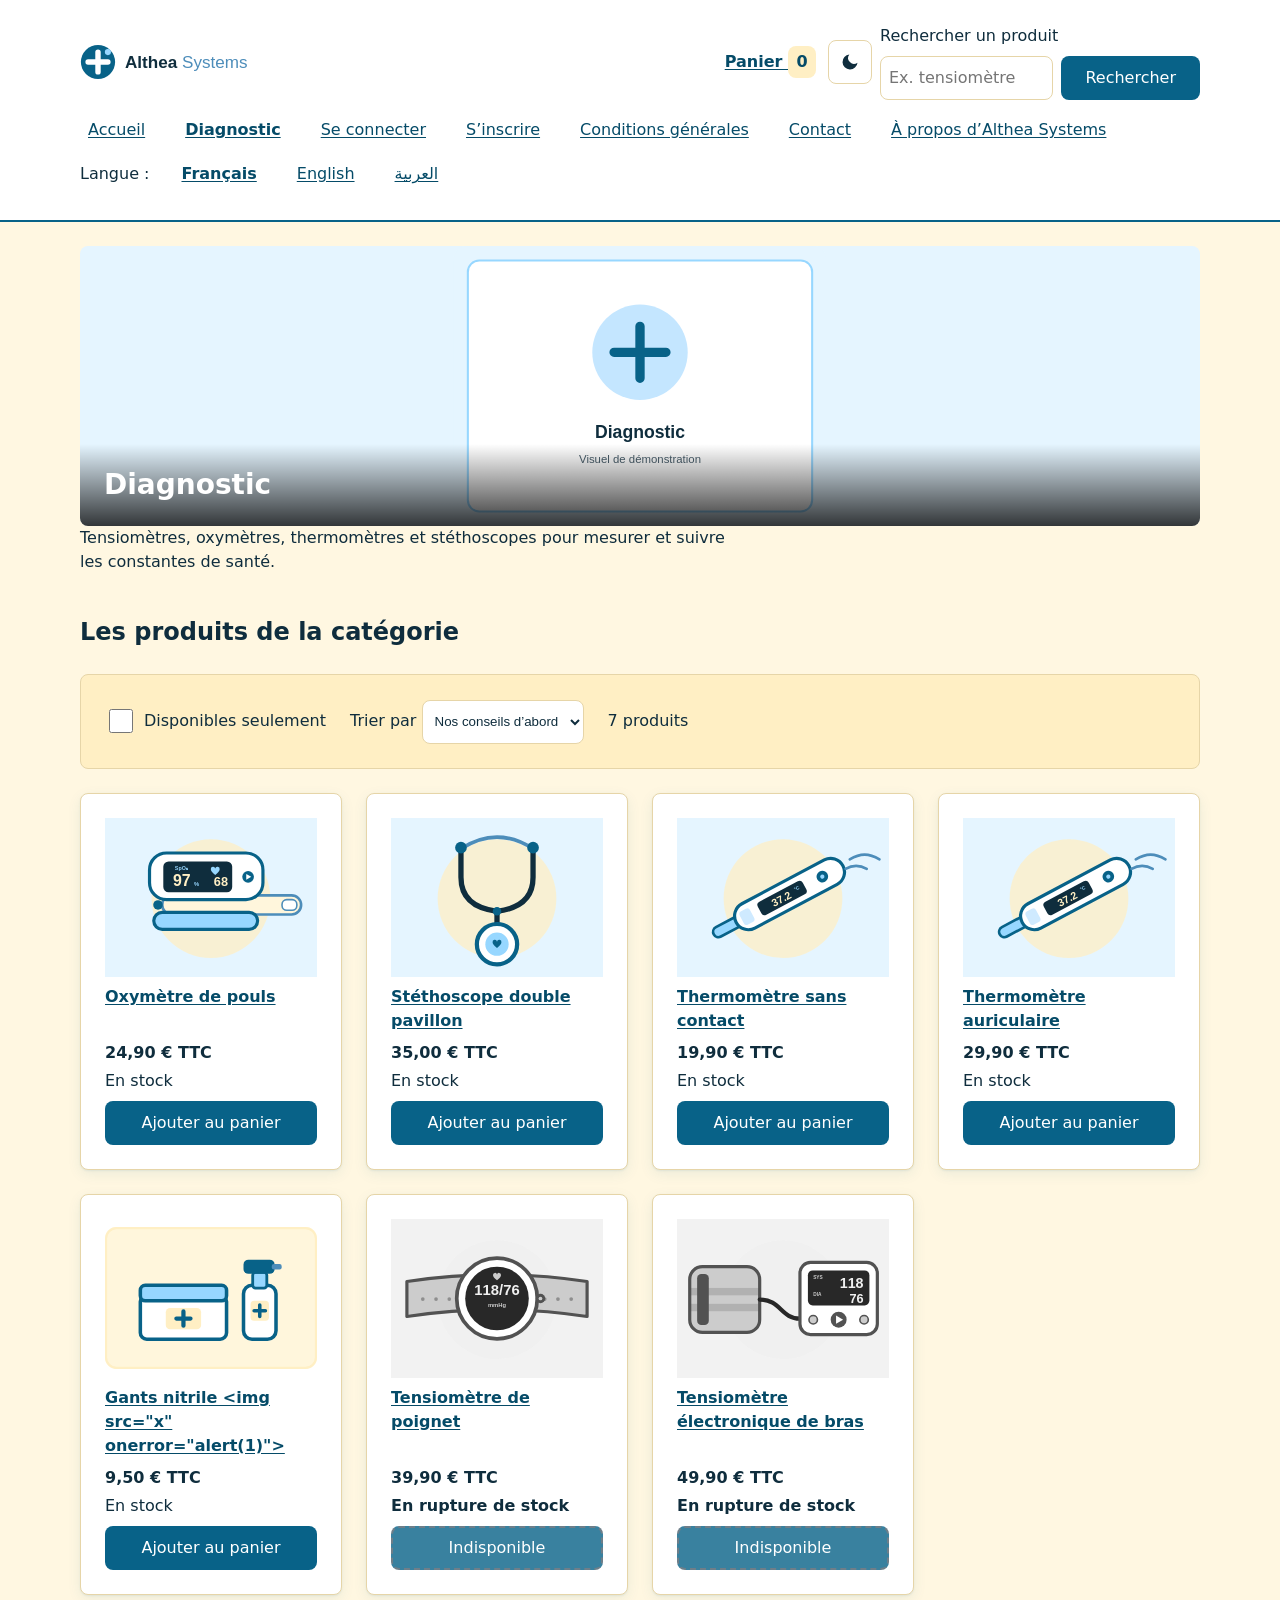
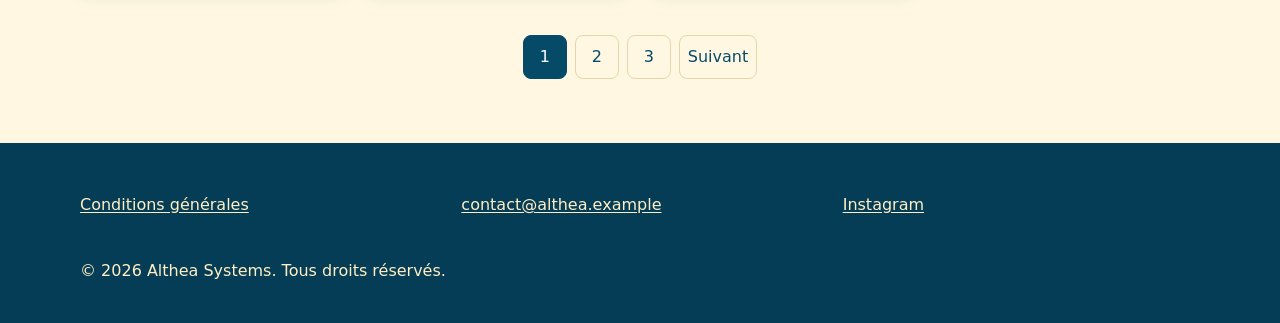
==== commit b8878b31: "TP-JOUR3" ====
--- a/categorie.html
+++ b/categorie.html
@@ -1,116 +1,112 @@
-<!DOCTYPE html>
-<html lang="fr">
-
-<head>
-  <meta charset="UTF-8">
-  <meta http-equiv="Content-Security-Policy" content="default-src 'self'; object-src 'none'; base-uri 'self'; form-action 'self'">
-  <meta name="referrer" content="strict-origin-when-cross-origin">
-  <meta name="viewport" content="width=device-width, initial-scale=1">
-  <title>Diagnostic · Althea Systems</title>
-  <meta name="description" content="Équipements et matériel de diagnostic médical Althea Systems.">
-  <meta name="theme-color" content="#1d4ed8">
-  <link rel="icon" href="img/favicon.svg" type="image/svg+xml">
-  <script src="js/theme.js"></script>
-  <link rel="stylesheet" href="css/variables.css">
-  <link rel="stylesheet" href="css/style.css">
-  <script type="module" src="js/main.js"></script>
-</head>
-
-<body>
-  <a class="evitement" href="#contenu">Aller au contenu</a>
-
-  <header class="entete">
-    <!-- Logo -->
-    <p class="logo">
-      <a href="index.html" aria-label="Althea Systems, accueil">
-        <img src="img/logo.svg" alt="Althea Systems">
-      </a>
-    </p>
-  
-    <!-- Cart and language selector -->
-    <div class="panier-langues">
-      <p class="panier">
-        <a href="panier.html" aria-label="Panier, 0 article">Panier <span class="compteur">0</span><span class="visually-hidden compteur-texte">(0 article)</span></a>
-      </p>
-  
-      <select
-        class="langues"
-        id="choix-langue"
-        name="langue"
-        aria-label="Choisir la langue"
-      >
-        <option value="fr" lang="fr" selected>🇫🇷 Français</option>
-        <option value="en" lang="en">🇬🇧 English</option>
-        <option value="ar" lang="ar" dir="rtl">🌐 العربية</option>
-      </select>
-      <button class="theme-toggle" type="button" aria-label="Activer le thème sombre" aria-pressed="false" title="Activer le thème sombre">
-        <span class="theme-toggle-icon" aria-hidden="true">🌙</span>
-      </button>
-    </div>
-  
-    <!-- Navigation and search -->
-    <div class="recherche-menu">
-  
-      <div class="navigation-mobile">
-      <button class="menu-bouton" type="button" aria-expanded="true">
-        <span class="visually-hidden">Menu</span>
-      </button>
-      <nav class="menu" aria-label="Menu principal">
-          <ul class="liste-reset">
-            <li><a href="index.html">Accueil</a></li>
-            <li><a href="categorie.html" aria-current="page">Diagnostic</a></li>
-            <li><a href="index.html#conditions">Conditions générales</a></li>
-            <li><a href="index.html#mentions">Mentions légales</a></li>
-            <li><a href="mailto:contact@althea.example">Contact</a></li>
-            <li><a href="connexion.html">Se connecter</a></li>
-            <li><a href="inscription.html">S’inscrire</a></li>
-            <li><a href="index.html#presentation">À propos d’Althea Systems</a></li>
-          </ul>
-        </nav>
-    </div>
-  
-      <form
-        class="recherche"
-        action="recherche.html"
-        method="get"
-        role="search"
-      >
-        <label for="recherche-entete">
-          Rechercher un produit
-        </label>
-  
-        <input
-          id="recherche-entete"
-          name="q"
-          type="search"
-          placeholder="Ex. tensiomètre"
-        >
-  
-        <button type="submit">
-          Rechercher
-        </button>
-      </form>
-  
-    </div>
-  </header>
-
-  <main id="contenu">
-    <section class="bandeau"><img src="img/categorie-diagnostic.svg" alt="" width="1280" height="720"><h1>Diagnostic</h1></section>
-    <p>Des équipements de diagnostic pour accompagner les professionnels de santé au quotidien.</p>
-    <section aria-labelledby="titre-produits-categorie"><h2 id="titre-produits-categorie">Les produits de la catégorie</h2>
-      <div class="filtre-catalogue"><label class="case-disponibles" for="dispo-seulement"><input id="dispo-seulement" type="checkbox"> Disponibles seulement</label><p id="nb-produits" aria-live="polite"></p><label for="choix-tri">Trier par</label><select id="choix-tri"><option value="recommande">Recommandés</option><option value="prix-croissant">Prix croissant</option><option value="prix-decroissant">Prix décroissant</option></select></div>
-      <p id="statut-tests" class="statut-tests" aria-live="polite" hidden></p>
-      <ul id="liste-produits" class="produits liste-reset"><!-- cartes générées par js/catalogue.js --></ul></section>
-    <nav class="pagination" aria-label="Pagination"><ul class="liste-reset"><li><a href="?page=1" aria-current="page"><span class="visually-hidden">Page </span>1</a></li><li><a href="?page=2"><span class="visually-hidden">Page </span>2</a></li><li><a href="?page=3"><span class="visually-hidden">Page </span>3</a></li><li><a href="?page=2">Suivant</a></li></ul></nav>
-  </main>
-
-  <footer class="pied">
-    <nav aria-label="Informations légales"><ul class="liste-reset"><li id="conditions"><a href="#conditions">Conditions générales</a></li><li id="mentions"><a href="#mentions">Mentions légales</a></li></ul></nav>
-    <nav aria-label="Contact"><ul class="liste-reset"><li><a href="mailto:contact@althea.example">Contact</a></li></ul></nav>
-    <nav aria-label="Réseaux sociaux"><ul class="liste-reset"><li><a href="https://www.linkedin.com/" target="_blank" rel="noopener noreferrer">LinkedIn <span class="visually-hidden">(nouvel onglet)</span></a></li><li><a href="https://www.instagram.com/" target="_blank" rel="noopener noreferrer">Instagram <span class="visually-hidden">(nouvel onglet)</span></a></li></ul></nav>
-    <p>© 2026 Althea Systems</p>
-  </footer>
-</body>
-
-</html>
-
+<!DOCTYPE html>
+<html lang="fr">
+<head>
+  <meta charset="UTF-8">
+  <meta http-equiv="Content-Security-Policy" content="default-src 'self'; object-src 'none'; base-uri 'self'; form-action 'self'">
+  <meta name="referrer" content="strict-origin-when-cross-origin">
+  <meta name="viewport" content="width=device-width, initial-scale=1">
+  <title>Diagnostic · Althea Systems</title>
+  <meta name="description" content="Les appareils de diagnostic Althea Systems : tensiomètres, oxymètres, thermomètres, stéthoscopes.">
+  <meta name="theme-color" content="#086288">
+  <link rel="icon" href="img/favicon.svg" type="image/svg+xml">
+  <link rel="stylesheet" href="css/variables.css">
+  <link rel="stylesheet" href="css/style.css">
+  <script src="js/theme.js"></script>
+  <script src="js/avertissement.js"></script>
+  <script type="module" src="js/main.js"></script>
+</head>
+<body>
+  <a class="evitement" href="#contenu">Aller au contenu</a>
+
+  <header class="entete">
+    <p class="logo">
+      <a href="index.html" aria-label="Althea Systems, accueil">
+        <img src="img/logo.svg" alt="Althea Systems">
+      </a>
+    </p>
+
+    <p class="panier">
+      <a href="panier.html" aria-label="Panier, 0 article">Panier <span class="compteur">0</span></a>
+    </p>
+
+    <button class="theme-bouton" type="button" aria-pressed="false" title="Mode sombre" hidden>
+      <span class="visually-hidden">Mode sombre</span>
+      <svg class="icone-lune" aria-hidden="true" focusable="false" viewBox="0 0 24 24" width="20" height="20"><path d="M21 12.8A9 9 0 1 1 11.2 3a7 7 0 0 0 9.8 9.8z" fill="currentColor"/></svg>
+      <svg class="icone-soleil" aria-hidden="true" focusable="false" viewBox="0 0 24 24" width="20" height="20"><circle cx="12" cy="12" r="4" fill="currentColor"/><path d="M12 2v3M12 19v3M2 12h3M19 12h3M4.9 4.9l2.1 2.1M17 17l2.1 2.1M19.1 4.9L17 7M7 17l-2.1 2.1" stroke="currentColor" stroke-width="2" stroke-linecap="round" fill="none"/></svg>
+    </button>
+
+    <button class="menu-bouton" type="button" aria-expanded="true" aria-controls="menu-principal">Menu</button>
+    <nav id="menu-principal" class="menu" aria-label="Menu principal">
+      <ul class="liste-reset">
+          <li><a href="index.html">Accueil</a></li>
+          <li><a href="categorie.html" aria-current="page">Diagnostic</a></li>
+          <li><a href="connexion.html">Se connecter</a></li>
+          <li><a href="inscription.html">S’inscrire</a></li>
+          <li><a href="cgu.html">Conditions générales</a></li>
+          <li><a href="mailto:contact@althea.example">Contact</a></li>
+          <li><a href="index.html#a-propos">À propos d’Althea Systems</a></li>
+      </ul>
+      <p class="langues">Langue :
+        <a href="index.html" lang="fr" hreflang="fr" aria-current="true">Français</a>
+        <a href="en/index.html" lang="en" hreflang="en">English</a>
+        <a href="ar/index.html" lang="ar" hreflang="ar" dir="rtl">العربية</a>
+      </p>
+    </nav>
+
+    <form class="recherche" action="recherche.html" method="get" role="search">
+      <label for="recherche-entete">Rechercher un produit</label>
+      <input id="recherche-entete" name="q" type="search" placeholder="Ex. tensiomètre">
+      <button type="submit">Rechercher</button>
+    </form>
+  </header>
+
+  <main id="contenu">
+    <section class="bandeau">
+      <picture>
+        <source media="(min-width: 48rem)" srcset="img/categorie-diagnostic-large.svg">
+        <img src="img/categorie-diagnostic-mobile.svg" alt="" width="800" height="450">
+      </picture>
+      <h1>Diagnostic</h1>
+    </section>
+    <p>Tensiomètres, oxymètres, thermomètres et stéthoscopes pour mesurer et suivre les constantes de santé.</p>
+
+    <section aria-labelledby="titre-produits">
+      <h2 id="titre-produits">Les produits de la catégorie</h2>
+      <div class="filtre">
+        <label><input type="checkbox" id="dispo-seulement"> Disponibles seulement</label>
+        <p><label for="choix-tri">Trier par</label>
+        <select id="choix-tri">
+          <option value="recommande">Nos conseils d’abord</option>
+          <option value="prix-croissant">Prix croissant</option>
+          <option value="prix-decroissant">Prix décroissant</option>
+        </select></p>
+        <p id="nb-produits" aria-live="polite"></p>
+      </div>
+      <ul id="liste-produits" class="produits liste-reset">
+        <!-- les cartes sont créées par js/catalogue.js -->
+      </ul>
+      <nav class="pagination" aria-label="Pagination">
+      <ul class="liste-reset">
+        <li><a href="categorie.html?page=1" aria-current="page"><span class="visually-hidden">Page </span>1</a></li>
+        <li><a href="categorie.html?page=2"><span class="visually-hidden">Page </span>2</a></li>
+        <li><a href="categorie.html?page=3"><span class="visually-hidden">Page </span>3</a></li>
+        <li><a href="categorie.html?page=2">Suivant</a></li>
+      </ul>
+      </nav>
+    </section>
+  </main>
+
+  <footer class="pied">
+    <nav aria-label="Informations légales"><ul class="liste-reset">
+      <li><a href="cgu.html">Conditions générales</a></li>
+    </ul></nav>
+    <nav aria-label="Contact"><ul class="liste-reset">
+      <li><a href="mailto:contact@althea.example">contact@althea.example</a></li>
+    </ul></nav>
+    <nav aria-label="Réseaux sociaux"><ul class="liste-reset">
+      <li><a href="https://www.instagram.com/" target="_blank" rel="noopener noreferrer">Instagram <span class="visually-hidden">(nouvel onglet)</span></a></li>
+    </ul></nav>
+    <p>© 2026 Althea Systems. Tous droits réservés.</p>
+  </footer>
+</body>
+</html>
--- a/css/variables.css
+++ b/css/variables.css
@@ -1,91 +1,104 @@
-:root {
-  color-scheme: light;
-
-  /* Fixed light palette: clear blue, cloud white and a warm amber accent. */
-  --couleur-primaire: #2d5bd1;
-  --couleur-primaire-fonce: #2447aa;
-  --couleur-primaire-pale: #edf3ff;
-  --couleur-primaire-bord: #c6d5f6;
-  --couleur-sur-primaire: #ffffff;
-  --couleur-accent: #92500a;
-  --couleur-texte: #182640;
-  --couleur-texte-discret: #52627c;
-  --couleur-fond: #f8faff;
-  --couleur-surface: #ffffff;
-  --couleur-surface-muted: #f3f6fc;
-  --couleur-surface-inactive: #edf0f5;
-  --couleur-bordure: #dce4f1;
-  --couleur-alerte: #a23138;
-  --couleur-alerte-fond: #fff0f0;
-  --couleur-alerte-pale: #fff5f5;
-  --couleur-succes: #20664b;
-  --couleur-succes-fond: #eaf7ef;
-  --couleur-pied: #eef3fc;
-  --couleur-pied-texte: #1c2b46;
-  --couleur-pied-texte-discret: #53627b;
-  --couleur-pied-lien: #2447aa;
-  --couleur-pied-bordure: #d2deef;
-  --couleur-carrousel-bouton-fond: #ffffff;
-  --couleur-carrousel-bouton-texte: #123331;
-  --couleur-carrousel-bouton-survol: #d9f0e8;
-
-  --police: "Aptos", "Segoe UI", system-ui, -apple-system, Roboto, Arial, sans-serif;
-  --taille-xs: .75rem;
-  --taille-sm: .875rem;
-  --taille-base: 1rem;
-  --taille-lg: 1.2rem;
-  --taille-xl: 1.5rem;
-  --taille-h1: clamp(2.2rem, 6vw, 4.4rem);
-
-  --espace-mini: .25rem;
-  --espace-petit: .5rem;
-  --espace: 1rem;
-  --espace-grand: 1.5rem;
-  --espace-xl: 2.5rem;
-
-  --rayon: .7rem;
-  --rayon-grand: 1.1rem;
-  --cible: 44px;
-  --focus-epaisseur: 3px;
-  --ombre-petite: 0 8px 24px rgb(24 38 64 / .055);
-  --ombre: 0 12px 32px rgb(24 38 64 / .09);
-  --ombre-grand: 0 18px 42px rgb(24 38 64 / .15);
-  --ombre-survol: 0 18px 42px rgb(45 91 209 / .16);
-  --largeur-max: 76rem;
-}
-
-:root[data-theme="dark"] {
-  color-scheme: dark;
-
-  --couleur-primaire: #8baaff;
-  --couleur-primaire-fonce: #b8caff;
-  --couleur-primaire-pale: #263653;
-  --couleur-primaire-bord: #4b6591;
-  --couleur-sur-primaire: #14213a;
-  --couleur-accent: #ffd080;
-  --couleur-texte: #edf2ff;
-  --couleur-texte-discret: #b8c4d8;
-  --couleur-fond: #121a28;
-  --couleur-surface: #1b2739;
-  --couleur-surface-muted: #222f43;
-  --couleur-surface-inactive: #303b4d;
-  --couleur-bordure: #3b4a61;
-  --couleur-alerte: #ffb5b8;
-  --couleur-alerte-fond: #48262e;
-  --couleur-alerte-pale: #37232b;
-  --couleur-succes: #8de0b1;
-  --couleur-succes-fond: #1d3b33;
-  --couleur-pied: #172235;
-  --couleur-pied-texte: #edf2ff;
-  --couleur-pied-texte-discret: #b8c4d8;
-  --couleur-pied-lien: #b8caff;
-  --couleur-pied-bordure: #3b4a61;
-  --couleur-carrousel-bouton-fond: #dce7ff;
-  --couleur-carrousel-bouton-texte: #17233b;
-  --couleur-carrousel-bouton-survol: #bfd0f5;
-
-  --ombre-petite: 0 8px 24px rgb(0 0 0 / .18);
-  --ombre: 0 12px 32px rgb(0 0 0 / .24);
-  --ombre-grand: 0 18px 42px rgb(0 0 0 / .34);
-  --ombre-survol: 0 18px 42px rgb(0 0 0 / .32);
-}
+:root {
+  color-scheme: light dark; /* champs, cases et barres de défilement suivent le mode */
+
+  /* Palette Color Hunt : #086288 · #4D8DBA · #97D7FF · #FFEFC4 (+ nuances dérivées)
+     Mode clair, contrastes du texte (minimum WCAG 4,5:1) : texte/fond 13.4:1 ; texte/surface 14.4:1 ; texte/creme 12.6:1 ; texte/pale 12.9:1 ; discret/fond 6.2:1 ; discret/surface 6.7:1 ; discret/creme 5.8:1 ; primaire/fond 6.3:1 ; primaire/surface 6.7:1 ; primaire/creme 5.9:1 ; primaire/pale 6.1:1 ; fonce/fond 8.9:1 ; fonce/surface 9.5:1 ; fonce/creme 8.3:1 ; sur/primaire 6.7:1 ; sur/fonce 9.5:1 ; sur/alerte 8.3:1 ; alerte/fond 7.8:1 ; alerte/surface 8.3:1 ; alerte/alertefond 6.8:1 ; succes/succesfond 6.5:1 ; succes/fond 6.7:1 ; piedtexte/pied 10.2:1 */
+  --couleur-primaire: #086288;
+  --couleur-primaire-fonce: #054b68;
+  --couleur-primaire-pale: #e5f5ff;
+  --couleur-primaire-bord: #97d7ff;
+  --couleur-secondaire: #4d8dba;
+  --couleur-sur-primaire: #ffffff;
+  --couleur-texte: #0f2d3d;
+  --couleur-texte-discret: #4a5f6c;
+  --couleur-fond: #fff7e1;
+  --couleur-creme: #ffefc4;
+  --couleur-surface: #ffffff;
+  --couleur-alerte: #991b1b;
+  --couleur-alerte-fond: #fee2e2;
+  --couleur-succes: #166534;
+  --couleur-succes-fond: #dcfce7;
+  --couleur-pied: #063d56;
+  --couleur-pied-texte: #ffefc4;
+  --couleur-bordure: #e6d5a8;
+  --ombre: 0 1px 2px rgb(8 98 136 / 8%), 0 4px 14px rgb(8 98 136 / 8%);
+  --ombre-survol: 0 8px 28px rgb(8 98 136 / 22%);
+  --couleur-sur-image: #ffffff; /* texte posé sur une photo : toujours blanc, sur dégradé noir */
+
+  --police: "Segoe UI", system-ui, -apple-system, Roboto, Arial, sans-serif;
+
+  --taille-xs: 0.75rem;
+  --taille-sm: 0.875rem;
+  --taille-base: 1rem;
+  --taille-lg: 1.25rem;
+  --taille-xl: 1.5rem;
+  --taille-h1: 1.75rem;
+
+  --espace-mini: 0.25rem;
+  --espace-petit: 0.5rem;
+  --espace: 1rem;
+  --espace-grand: 1.5rem;
+  --espace-xl: 2.5rem;
+
+  --rayon: 0.5rem;
+  --rayon-grand: 1rem;
+  --cible: 44px;
+  --bordure: 1px solid var(--couleur-bordure);
+  --focus-epaisseur: 3px;
+  --largeur-max: 70rem;
+}
+
+/* Le bouton ☾ / ☀ (js/theme.js) pose data-theme sur <html> et garde le choix */
+:root[data-theme="light"] {
+  color-scheme: light;
+}
+
+/* Mode sombre, contrastes du texte : texte/fond 14.8:1 ; texte/surface 12.9:1 ; texte/creme 11.5:1 ; texte/pale 10.7:1 ; discret/fond 9.9:1 ; discret/surface 8.6:1 ; discret/creme 7.7:1 ; primaire/fond 10.8:1 ; primaire/surface 9.4:1 ; primaire/creme 8.4:1 ; primaire/pale 7.8:1 ; fonce/fond 13.2:1 ; fonce/surface 11.5:1 ; fonce/creme 10.2:1 ; sur/primaire 10.8:1 ; sur/fonce 13.2:1 ; sur/alerte 8.9:1 ; alerte/fond 8.9:1 ; alerte/surface 7.7:1 ; alerte/alertefond 7.3:1 ; succes/succesfond 9.1:1 ; succes/fond 12.0:1 ; piedtexte/pied 16.1:1 */
+@media (prefers-color-scheme: dark) {
+  :root:not([data-theme="light"]) {
+    --couleur-primaire: #97d7ff;
+    --couleur-primaire-fonce: #c7e8ff;
+    --couleur-primaire-pale: #16394d;
+    --couleur-primaire-bord: #3b7ea6;
+    --couleur-secondaire: #4d8dba;
+    --couleur-sur-primaire: #0a1f2b;
+    --couleur-texte: #ffefc4;
+    --couleur-texte-discret: #b8c9d4;
+    --couleur-fond: #0a1f2b;
+    --couleur-creme: #123446;
+    --couleur-surface: #102b3a;
+    --couleur-alerte: #fca5a5;
+    --couleur-alerte-fond: #4c1d24;
+    --couleur-succes: #86efac;
+    --couleur-succes-fond: #14391f;
+    --couleur-pied: #041620;
+    --couleur-pied-texte: #ffefc4;
+    --couleur-bordure: #25536a;
+    --ombre: 0 1px 2px rgb(0 0 0 / 30%), 0 4px 14px rgb(0 0 0 / 30%);
+    --ombre-survol: 0 8px 28px rgb(0 0 0 / 45%);
+  }
+}
+
+:root[data-theme="dark"] {
+  color-scheme: dark;
+  --couleur-primaire: #97d7ff;
+  --couleur-primaire-fonce: #c7e8ff;
+  --couleur-primaire-pale: #16394d;
+  --couleur-primaire-bord: #3b7ea6;
+  --couleur-secondaire: #4d8dba;
+  --couleur-sur-primaire: #0a1f2b;
+  --couleur-texte: #ffefc4;
+  --couleur-texte-discret: #b8c9d4;
+  --couleur-fond: #0a1f2b;
+  --couleur-creme: #123446;
+  --couleur-surface: #102b3a;
+  --couleur-alerte: #fca5a5;
+  --couleur-alerte-fond: #4c1d24;
+  --couleur-succes: #86efac;
+  --couleur-succes-fond: #14391f;
+  --couleur-pied: #041620;
+  --couleur-pied-texte: #ffefc4;
+  --couleur-bordure: #25536a;
+  --ombre: 0 1px 2px rgb(0 0 0 / 30%), 0 4px 14px rgb(0 0 0 / 30%);
+  --ombre-survol: 0 8px 28px rgb(0 0 0 / 45%);
+}
--- a/css/style.css
+++ b/css/style.css
@@ -1,36 +1,14 @@
-/* Althea Systems: calm, high-contrast healthcare storefront */
-*,
-*::before,
-*::after {
+/* ÉTAPE 27 — RESET */
+*, *::before, *::after {
   box-sizing: border-box;
 }
 
-html {
-  scroll-padding-top: 7rem;
-  scroll-behavior: smooth;
-}
-
-body,
-h1,
-h2,
-h3,
-p,
-ul,
-ol,
-dl,
-dd {
+body, h1, h2, h3, p, ul, ol, dl, dd {
   margin: 0;
 }
 
-body {
-  min-width: 320px;
-  color: var(--couleur-texte);
-  background: var(--couleur-fond);
-  font-family: var(--police);
-  font-size: var(--taille-base);
-  line-height: 1.65;
-  overflow-wrap: anywhere;
-  -webkit-font-smoothing: antialiased;
+ul, ol {
+  padding-left: var(--espace-grand);
 }
 
 img {
@@ -39,68 +17,76 @@
   height: auto;
 }
 
-input,
-button,
-select {
+input, button {
   font: inherit;
 }
 
-button,
-select,
-input {
-  accent-color: var(--couleur-primaire);
+/* ÉTAPE 28 — BASE */
+body {
+  font-family: var(--police);
+  font-size: var(--taille-base);
+  line-height: 1.5;
+  color: var(--couleur-texte);
+  background-color: var(--couleur-fond);
+}
+
+h1 {
+  margin-bottom: var(--espace);
+  font-size: var(--taille-h1);
+  line-height: 1.2;
+}
+
+h2 {
+  margin-bottom: var(--espace);
+  font-size: var(--taille-xl);
+}
+
+h3 {
+  margin-bottom: var(--espace-petit);
+  font-size: var(--taille-lg);
+}
+
+p {
+  max-width: 65ch;
+  margin-bottom: var(--espace-petit);
 }
 
 a {
   color: var(--couleur-primaire-fonce);
-  text-underline-offset: .18em;
-  text-decoration-thickness: .08em;
+  text-underline-offset: 0.15em;
 }
 
 a:hover {
-  color: var(--couleur-primaire);
-  text-decoration-thickness: .13em;
-}
-
+  text-decoration-thickness: 2px;
+}
+
+main {
+  padding: var(--espace);
+}
+
+section {
+  margin-top: var(--espace-grand);
+}
+
+/* ÉTAPE 29 — ACCESSIBILITÉ */
 :focus-visible {
-  outline: var(--focus-epaisseur) solid var(--couleur-accent);
-  outline-offset: 4px;
-}
-
-h1,
-h2,
-h3 {
-  color: var(--couleur-texte);
-  line-height: 1.2;
-  letter-spacing: -.025em;
-}
-
-h1 {
-  max-width: 19ch;
-  margin-block: 0 var(--espace-grand);
-  font-size: clamp(2.2rem, 6vw, 4.4rem);
-  font-weight: 750;
-  line-height: 1.04;
-}
-
-h2 {
-  margin-block-end: var(--espace-grand);
-  font-size: clamp(1.55rem, 3vw, 2.15rem);
-  font-weight: 700;
-}
-
-h3 {
-  font-size: clamp(1.08rem, 1.6vw, 1.25rem);
-  font-weight: 680;
-}
-
-p {
-  max-width: 68ch;
-}
-
-.liste-reset {
-  padding: 0;
-  list-style: none;
+  outline: var(--focus-epaisseur) solid var(--couleur-primaire);
+  outline-offset: var(--espace-mini);
+}
+
+.evitement {
+  position: absolute;
+  top: -100px;
+  left: var(--espace);
+  z-index: 1000;
+  padding: var(--espace-petit);
+  color: var(--couleur-sur-primaire);
+  background-color: var(--couleur-primaire-fonce);
+  border-radius: var(--rayon);
+}
+
+.evitement:focus {
+  top: var(--espace);
 }
 
 .visually-hidden {
@@ -110,1650 +96,488 @@
   padding: 0;
   margin: -1px;
   overflow: hidden;
-  clip: rect(0, 0, 0, 0);
+  clip-path: inset(50%);
   white-space: nowrap;
   border: 0;
 }
 
-.evitement {
-  position: absolute;
-  z-index: 1000;
-  inset-block-start: -6rem;
-  inset-inline-start: 1rem;
-  padding: .65rem 1rem;
-  color: #fff;
-  background: var(--couleur-pied);
-  border-radius: var(--rayon);
-}
-
-.evitement:focus {
-  inset-block-start: 1rem;
-}
-
-main {
-  width: min(100% - 2rem, 76rem);
-  margin-inline: auto;
-}
-
-main > section {
-  margin-block-start: clamp(3.25rem, 7vw, 6rem);
-}
-
-main > h1 + section {
-  margin-block-start: 0;
-}
-
+/* ÉTAPE 30 — COMPOSANTS COMMUNS */
+.liste-reset {
+  padding: 0;
+  list-style: none;
+}
+
+.btn {
+  display: inline-block;
+  min-height: var(--cible);
+  padding: var(--espace-petit) var(--espace);
+  color: var(--couleur-sur-primaire);
+  text-align: center;
+  text-decoration: none;
+  background-color: var(--couleur-primaire);
+  border: 0;
+  border-radius: var(--rayon);
+  cursor: pointer;
+}
+
+.btn:hover:not(:disabled) {
+  color: var(--couleur-sur-primaire);
+  background-color: var(--couleur-primaire-fonce);
+}
+
+.btn:disabled {
+  border: 2px dashed var(--couleur-texte-discret);
+  cursor: not-allowed;
+  opacity: 0.8;
+}
+
+.stock-rupture {
+  color: var(--couleur-alerte);
+  font-weight: bold;
+}
+
+/* ÉTAPE 31 — EN-TÊTE ET PIED */
 .entete {
-  position: sticky;
-  z-index: 100;
-  inset-block-start: 0;
+  padding: var(--espace);
+  background-color: var(--couleur-surface);
+  border-bottom: 2px solid var(--couleur-primaire);
+}
+
+.logo img {
+  width: auto;
+  height: 40px;
+}
+
+.panier {
+  margin-top: var(--espace-petit);
+}
+
+.panier a {
+  display: inline-block;
+  min-height: var(--cible);
+  padding: var(--espace-petit);
+  font-weight: bold;
+}
+
+.panier {
+  position: relative;
+}
+
+.compteur {
+  display: inline-block;
+  min-width: var(--cible);
+  padding: var(--espace-mini);
+  text-align: center;
+  border-radius: var(--rayon);
+  background-color: var(--couleur-fond);
+}
+
+.menu-bouton {
+  display: inline-block;
+  min-height: var(--cible);
+  padding: var(--espace-petit) var(--espace);
+  cursor: pointer;
+  border: var(--bordure);
+  border-radius: var(--rayon);
+}
+
+.menu {
+  margin-top: var(--espace-petit);
+}
+
+.menu a {
+  display: inline-flex;
+  align-items: center;
+  min-height: var(--cible);
+  padding: var(--espace-petit);
+}
+
+.recherche {
+  margin-top: var(--espace);
+}
+
+.recherche label {
+  display: block;
+  margin-bottom: var(--espace-mini);
+}
+
+.recherche input,
+.recherche button {
+  display: block;
+  width: 100%;
+  min-height: var(--cible);
+  margin-top: var(--espace-petit);
+  padding: var(--espace-petit);
+}
+
+.recherche input {
+  border: var(--bordure);
+  border-radius: var(--rayon);
+}
+
+.recherche button {
+  color: var(--couleur-sur-primaire);
+  background-color: var(--couleur-primaire);
+  border: 0;
+  border-radius: var(--rayon);
+}
+
+.pied {
+  padding: var(--espace);
+  color: var(--couleur-texte);
+  background-color: var(--couleur-surface);
+  border-top: var(--bordure);
+}
+
+.pied li {
+  margin-bottom: var(--espace-petit);
+}
+
+/* ÉTAPES 2-3 : conteneur fluide et paliers (mobile d'abord, min-width en rem) */
+body { overflow-wrap: anywhere; }
+main { width: min(100% - 2rem, 70rem); margin-inline: auto; }
+main { padding: var(--espace) 0; }
+@media (min-width: 48rem) { :root { --espace: 1.25rem; --espace-grand: 2rem; } }
+@media (min-width: 64rem) { :root { --espace: 1.5rem; --espace-grand: 2.5rem; } }
+
+/* ÉTAPE 4 : en-tête en Flexbox */
+.entete {
+  position: relative;
   display: flex;
   flex-wrap: wrap;
   align-items: center;
-  gap: .7rem 1rem;
+  gap: var(--espace-petit);
+  padding-block: var(--espace);
+  padding-inline: max(1rem, calc((100% - 70rem) / 2));
+}
+.logo, .panier { margin: 0; }
+.logo { margin-inline-end: auto; }
+.panier a { padding-inline: var(--espace-mini); }
+.compteur { min-width: 2rem; }
+.menu, .recherche { flex-basis: 100%; margin: 0; }
+.recherche { display: flex; flex-wrap: wrap; gap: var(--espace-petit); }
+.recherche label { flex-basis: 100%; margin: 0; }
+.recherche input { flex: 1 1 10rem; width: auto; min-width: 0; margin: 0; color: var(--couleur-texte); background-color: var(--couleur-surface); }
+.recherche button { flex: 0 0 auto; width: auto; margin: 0; padding-inline: var(--espace); }
+
+/* ÉTAPES 5-6 : menu, langues */
+.menu ul { display: flex; flex-wrap: wrap; gap: 0 var(--espace); }
+.menu a[aria-current="page"], .langues [aria-current="true"] { font-weight: bold; }
+.langues { display: flex; flex-wrap: wrap; align-items: center; gap: 0 var(--espace); max-width: none; margin: 0; }
+.langues a { display: inline-flex; align-items: center; min-height: var(--cible); }
+/* JOUR 3 : menu burger (aria-expanded) sur téléphone, menu toujours visible dès 48rem */
+.menu-bouton { color: var(--couleur-texte); background-color: var(--couleur-surface); }
+.entete:has(.menu-bouton[aria-expanded="false"]) .menu { display: none; }
+@media (min-width: 48rem) {
+  .menu-bouton { display: none; }
+  .entete {
+    display: grid;
+    grid-template-columns: 1fr auto auto minmax(0, 20rem);
+    grid-template-areas: "logo panier theme recherche" "menu menu menu menu";
+    align-items: center;
+  }
+  .logo { grid-area: logo; }
+  .panier { grid-area: panier; }
+  .theme-bouton { grid-area: theme; }
+  .recherche { grid-area: recherche; }
+  .menu, .entete:has(.menu-bouton[aria-expanded="false"]) .menu {
+    grid-area: menu;
+    display: flex;
+    flex-wrap: wrap;
+    align-items: center;
+    justify-content: space-between;
+    gap: 0 var(--espace);
+  }
+}
+
+/* ÉTAPE 7 : pied de page, visible sur tous les écrans (3 colonnes dès 48rem) */
+.pied {
+  display: grid;
+  gap: var(--espace);
   width: 100%;
-  padding: .8rem max(1rem, calc((100% - 76rem) / 2));
-  background: color-mix(in srgb, var(--couleur-surface) 94%, transparent);
-  border-block-end: 1px solid var(--couleur-bordure);
-  box-shadow: 0 8px 26px rgb(21 45 43 / .055);
-  backdrop-filter: blur(16px);
-}
-
-.logo,
-.panier {
-  margin: 0;
-}
-
-.panier-langues {
-  display: flex;
-  align-items: center;
-  gap: .5rem;
-}
-
-.logo {
-  margin-inline-end: auto;
-}
-
-.logo a {
-  display: inline-block;
-  padding: .2rem .35rem;
-  border-radius: .65rem;
-}
-
-.logo img {
-  width: auto;
-  height: 42px;
-}
-
-.panier a {
-  display: inline-flex;
-  align-items: center;
-  gap: .5rem;
-  min-height: var(--cible);
-  padding: 0 .95rem;
-  color: var(--couleur-texte);
-  font-size: .94rem;
-  font-weight: 650;
-  text-decoration: none;
-  background: var(--couleur-surface);
-  border: 1px solid var(--couleur-bordure);
-  border-radius: 999px;
-}
-
-.compteur {
-  display: inline-grid;
-  place-items: center;
-  min-width: 1.45rem;
-  min-height: 1.45rem;
-  padding-inline: .25rem;
-  color: var(--couleur-sur-primaire);
-  font-size: .76rem;
-  background: var(--couleur-primaire);
-  border-radius: 999px;
-}
-
-.navigation-mobile {
-  position: relative;
-  order: 3;
-}
-
-.recherche-menu {
-  display: grid;
-  gap: .7rem;
-  width: 100%;
-  min-width: 0;
-}
-
-.menu-bouton {
-  position: relative;
-  display: grid;
-  place-items: center;
-  width: var(--cible);
-  height: var(--cible);
-  color: var(--couleur-texte);
-  list-style: none;
-  background: var(--couleur-surface);
-  border: 1px solid var(--couleur-bordure);
-  border-radius: .8rem;
-  cursor: pointer;
-}
-
-.menu-bouton::-webkit-details-marker {
-  display: none;
-}
-
-.menu-bouton::before {
-  content: "";
-  width: 18px;
-  height: 2px;
-  background: currentcolor;
-  box-shadow: 0 -6px currentcolor, 0 6px currentcolor;
-}
-
-.navigation-mobile[open] .menu-bouton::before {
-  box-shadow: none;
-  transform: rotate(45deg);
-}
-
-.navigation-mobile[open] .menu-bouton::after {
-  content: "";
-  position: absolute;
-  width: 18px;
-  height: 2px;
-  background: currentcolor;
-  transform: rotate(-45deg);
-}
-
-.menu {
-  position: absolute;
-  z-index: 20;
-  inset-block-start: calc(100% + .75rem);
-  inset-inline-end: 0;
-  display: none;
-  width: min(90vw, 24rem);
-  max-height: calc(100dvh - 6rem);
-  overflow-y: auto;
-  overscroll-behavior: contain;
-  padding: .7rem;
-  background: var(--couleur-surface);
-  border: 1px solid var(--couleur-bordure);
-  border-radius: 1rem;
-  box-shadow: var(--ombre-grand);
-}
-
-.navigation-mobile[open] .menu {
-  display: block;
-}
-
-.menu ul {
-  display: grid;
-  gap: .2rem;
-}
-
-.menu a {
-  display: flex;
-  align-items: center;
-  min-height: var(--cible);
-  padding: .45rem .7rem;
-  color: var(--couleur-texte);
-  font-size: .94rem;
-  font-weight: 550;
-  text-decoration: none;
-  border-radius: .65rem;
-}
-
-.menu a:hover,
-.menu a[aria-current="page"] {
-  color: var(--couleur-primaire-fonce);
-  background: var(--couleur-primaire-pale);
-}
-
-.langues {
-  display: block;
-  width: auto;
-  min-height: var(--cible);
-  margin: 0;
-  padding: .45rem .7rem;
-  color: var(--couleur-texte);
-  font-size: .88rem;
-  background: var(--couleur-surface);
-  border: 1px solid var(--couleur-bordure);
-  border-radius: .65rem;
-}
-
-.theme-toggle {
-  display: inline-grid;
-  flex: 0 0 var(--cible);
-  place-items: center;
-  width: var(--cible);
-  height: var(--cible);
-  padding: 0;
-  color: var(--couleur-texte);
-  font-size: 1.15rem;
-  background: var(--couleur-surface);
-  border: 1px solid var(--couleur-bordure);
-  border-radius: .65rem;
-  cursor: pointer;
-}
-
-.theme-toggle:hover {
-  color: var(--couleur-primaire-fonce);
-  background: var(--couleur-primaire-pale);
-}
-
-.recherche {
-  display: grid;
-  flex: 1 1 100%;
-  grid-template-columns: minmax(0, 1fr) auto;
-  gap: .5rem;
-  order: 4;
-}
-
-.recherche label {
-  position: absolute;
-  width: 1px;
-  height: 1px;
-  overflow: hidden;
-  clip: rect(0, 0, 0, 0);
-}
-
-.recherche input,
-.facettes input:not([type="checkbox"]),
-.facettes select,
-.formulaire input:not([type="checkbox"]) {
-  width: 100%;
-  min-width: 0;
-  min-height: var(--cible);
-  padding: .55rem .9rem;
-  color: var(--couleur-texte);
-  background: var(--couleur-fond);
-  border: 1px solid var(--couleur-bordure);
-  border-radius: .7rem;
-}
-
-.recherche input:focus,
-.facettes input:focus,
-.facettes select:focus,
-.formulaire input:focus {
-  background: var(--couleur-surface);
-  border-color: var(--couleur-primaire);
-}
-
-.recherche button,
-.btn {
-  display: inline-flex;
-  align-items: center;
-  justify-content: center;
-  min-height: var(--cible);
-  padding: .65rem 1.15rem;
-  color: var(--couleur-sur-primaire);
-  font-weight: 700;
-  line-height: 1.2;
-  text-align: center;
-  text-decoration: none;
-  background: var(--couleur-primaire);
-  border: 1px solid var(--couleur-primaire);
-  border-radius: .7rem;
-  box-shadow: 0 4px 10px rgb(9 91 86 / .13);
-  cursor: pointer;
-  transition: background-color .18s ease, border-color .18s ease, box-shadow .18s ease, transform .18s ease;
-}
-
-.recherche button:hover,
-.btn:hover:not(:disabled) {
-  color: var(--couleur-sur-primaire);
-  background: var(--couleur-primaire-fonce);
-  border-color: var(--couleur-primaire-fonce);
-  box-shadow: 0 7px 17px rgb(9 91 86 / .2);
-  transform: translateY(-1px);
-}
-
-.btn:disabled {
-  color: var(--couleur-texte-discret);
-  background: var(--couleur-surface-inactive);
-  border: 2px dashed var(--couleur-texte-discret);
-  box-shadow: none;
-  cursor: not-allowed;
-}
-
-.pied {
-  display: none;
-  width: 100%;
-  margin: 0;
-  padding: 3rem max(1rem, calc((100% - 76rem) / 2)) 1.5rem;
+  margin: var(--espace-xl) 0 0;
+  padding: var(--espace-grand) max(1rem, calc((100% - 70rem) / 2));
   color: var(--couleur-pied-texte);
-  background: var(--couleur-pied);
-}
-
-.pied nav {
-  margin-block-end: 1rem;
-}
-
-.pied nav::before {
-  display: block;
-  margin-block-end: .6rem;
-  color: var(--couleur-pied-texte);
-  font-size: .82rem;
-  font-weight: 750;
-  letter-spacing: .08em;
-  text-transform: uppercase;
-}
-
-.pied nav[aria-label="Informations légales"]::before { content: "Informations"; }
-.pied nav[aria-label="Contact"]::before { content: "Nous joindre"; }
-.pied nav[aria-label="Réseaux sociaux"]::before { content: "Suivre Althea"; }
-
-.pied ul {
-  display: flex;
-  flex-wrap: nowrap;
-  gap: .2rem .85rem;
-}
-
-.pied a {
-  display: inline-flex;
-  align-items: center;
-  min-height: var(--cible);
-  color: var(--couleur-pied-lien);
-  font-size: .92rem;
-  text-decoration: none;
-}
-
-.pied a:hover {
-  color: var(--couleur-pied-texte);
-  text-decoration: underline;
-}
-
-.pied p {
-  max-width: none;
-  margin-block-start: 1.4rem;
-  padding-block-start: 1.2rem;
-  color: var(--couleur-pied-texte-discret);
-  font-size: .82rem;
-  border-block-start: 1px solid var(--couleur-pied-bordure);
-}
-
-.carrousel {
-  position: relative;
-  overflow: hidden;
-  background: var(--couleur-surface);
-  border: 1px solid var(--couleur-bordure);
-  border-radius: 1.5rem;
-  box-shadow: var(--ombre-petite);
-}
-
-.carrousel > h2 {
-  position: absolute;
-  z-index: 2;
-  inset-block-start: 1rem;
-  inset-inline-start: 1rem;
-  margin: 0;
-  padding: .45rem .8rem;
-  color: var(--couleur-texte);
-  font-size: .8rem;
-  letter-spacing: .08em;
-  text-transform: uppercase;
-  background: var(--couleur-surface);
-  border-radius: 999px;
-}
-
-.carrousel .defile {
+  background-color: var(--couleur-pied);
+  border-top: 0;
+}
+.pied ul { margin: 0; }
+.pied p { margin: 0; }
+.pied a { display: inline-flex; align-items: center; min-height: var(--cible); color: var(--couleur-pied-texte); }
+.pied a:focus-visible, .annonce a:focus-visible { outline-color: var(--couleur-pied-texte); }
+@media (min-width: 48rem) {
+  .pied { grid-template-columns: repeat(3, 1fr); }
+  .pied p { grid-column: 1 / -1; }
+}
+
+/* ÉTAPES 8-11 : carrousel (défilement ancré) et pastilles */
+.defile {
   display: grid;
   grid-auto-flow: column;
   grid-auto-columns: 100%;
-  gap: 0;
-  padding: 0;
   overflow-x: auto;
   scroll-snap-type: x mandatory;
-  scrollbar-color: var(--couleur-primaire) transparent;
-}
-
-.carrousel .slide {
-  position: relative;
-  display: grid;
-  grid-template-columns: minmax(0, 1fr);
-  min-width: 0;
-  min-height: 0;
-  aspect-ratio: 1 / 1;
-  overflow: hidden;
-  background: var(--couleur-primaire-fonce);
-  scroll-snap-align: start;
-}
-
-.carrousel .slide picture,
-.carrousel .slide-texte {
-  grid-area: 1 / 1;
-}
-
-.carrousel .slide picture {
-  display: block;
-  min-width: 0;
-  width: 100%;
-  height: 100%;
-}
-
-.carrousel .slide img {
-  width: 100%;
-  height: 100%;
-  min-height: 0;
-  aspect-ratio: 1 / 1;
-  object-fit: cover;
-}
-
-.carrousel .slide-texte {
-  z-index: 1;
+}
+.defile > li { scroll-snap-align: start; min-width: 0; }
+@media (prefers-reduced-motion: no-preference) { .defile { scroll-behavior: smooth; } }
+.carrousel { margin-top: 0; }
+.slide { display: grid; overflow: hidden; border-radius: var(--rayon); background-color: var(--couleur-surface); }
+.slide > * { grid-area: 1 / 1; }
+.slide picture { display: block; }
+.slide img { width: 100%; aspect-ratio: 1 / 1; object-fit: cover; }
+.slide-texte {
   align-self: end;
-  display: grid;
-  justify-items: start;
-  gap: .75rem;
-  padding: clamp(1.25rem, 5vw, 3.75rem);
-  color: #fff;
-  background: linear-gradient(transparent 0%, rgb(8 31 30 / .28) 25%, rgb(8 31 30 / .88) 100%);
-}
-
-.carrousel .slide-texte h3 {
-  max-width: 18ch;
-  color: #fff;
-  font-size: clamp(1.75rem, 4.8vw, 3.4rem);
-  line-height: 1.06;
-}
-
-.carrousel .slide-texte p {
-  max-width: 48ch;
-  color: rgb(255 255 255 / .9);
-}
-
-.carrousel .slide-texte .btn {
-  margin-block-start: .25rem;
-  color: var(--couleur-carrousel-bouton-texte);
-  background: var(--couleur-carrousel-bouton-fond);
-  border-color: var(--couleur-carrousel-bouton-fond);
-  box-shadow: none;
-}
-
-.carrousel .slide-texte .btn:hover {
-  color: var(--couleur-carrousel-bouton-texte);
-  background: var(--couleur-carrousel-bouton-survol);
-  border-color: var(--couleur-carrousel-bouton-survol);
-}
-
-.pastilles {
-  position: absolute;
-  z-index: 3;
-  inset-inline-end: 1rem;
-  inset-block-end: 1rem;
-  display: flex;
-  gap: .2rem;
-  padding: .25rem;
-  background: rgb(10 34 32 / .28);
-  border-radius: 999px;
-}
-
-.pastilles a {
-  display: grid;
-  place-items: center;
-  min-width: var(--cible);
-  min-height: var(--cible);
-  border-radius: 999px;
-}
-
-.pastilles a::before {
-  content: "";
-  width: 10px;
-  height: 10px;
-  background: #fff;
-  border: 2px solid #fff;
-  border-radius: 50%;
-}
-
-.pastilles a:hover::before {
-  background: var(--couleur-accent);
-  border-color: var(--couleur-accent);
-}
-
-.presentation {
-  display: grid;
-  gap: .8rem;
-  padding: clamp(1.35rem, 4vw, 2.5rem);
-  background: var(--couleur-surface);
-  border: 1px solid var(--couleur-bordure);
-  border-inline-start: 5px solid var(--couleur-accent);
-  border-radius: 1rem;
-  box-shadow: var(--ombre-petite);
-}
-
-.presentation h2 {
-  margin: 0;
-}
-
-.presentation p {
-  color: var(--couleur-texte-discret);
-}
-
+  padding: var(--espace);
+  color: var(--couleur-sur-image);
+  background: linear-gradient(transparent, rgb(0 0 0 / 0.78));
+}
+.slide-texte h3 { margin-bottom: var(--espace-mini); }
+.slide-texte p { margin-bottom: var(--espace-petit); }
+@media (min-width: 48rem) { .slide img { aspect-ratio: 16 / 5; } }
+.pastilles { display: flex; justify-content: center; }
+.pastilles a { display: grid; place-items: center; min-width: var(--cible); min-height: var(--cible); }
+.pastilles a::before { content: ""; width: 12px; height: 12px; border-radius: 50%; background-color: var(--couleur-primaire); }
+
+/* ÉTAPES 12-14 : catégories, cartes produit, survol */
 .categories > ul {
   display: grid;
-  grid-template-columns: repeat(auto-fit, minmax(min(100%, 13rem), 1fr));
-  gap: 1rem;
-}
-
-.carte {
-  height: 100%;
-  overflow: hidden;
-  background: var(--couleur-surface);
-  border: 1px solid var(--couleur-bordure);
-  border-radius: 1rem;
-  box-shadow: var(--ombre-petite);
-}
-
-.carte a {
-  display: flex;
-  flex-direction: column;
-  align-items: flex-start;
-  height: 100%;
-  padding: 1rem;
-  color: var(--couleur-texte);
-  text-decoration: none;
-}
-
-.carte img {
-  width: 100%;
-  height: 9rem;
-  margin-block-end: 1rem;
-  object-fit: contain;
-  background: var(--couleur-primaire-pale);
-  border-radius: .7rem;
-}
-
-.carte h3 {
-  margin-block: auto .2rem;
-}
-
-.categories .carte h3::after {
-  content: " ↗";
-  color: var(--couleur-primaire);
-  font-size: .9em;
-}
-
-.top-produits > ul,
-.similaires > ul,
-.produits {
-  display: grid;
-  grid-template-columns: minmax(0, 1fr);
-  gap: 1rem;
-}
-
-.top-produits > ul > li,
-.similaires > ul > li,
-.produits > li {
-  min-width: 0;
-}
-
-.produit {
-  display: flex;
-  flex-direction: column;
-  height: 100%;
-  min-width: 0;
-  padding: .8rem;
-  background: var(--couleur-surface);
-  border: 1px solid var(--couleur-bordure);
-  border-radius: 1rem;
-  box-shadow: var(--ombre-petite);
-  transition: transform .2s ease, box-shadow .2s ease, border-color .2s ease;
-}
-
-.produit > a {
-  display: flex;
-  flex: 1;
-  flex-direction: column;
-  color: var(--couleur-texte);
-  text-decoration: none;
-}
-
-.produit img {
-  width: 100%;
-  height: clamp(9rem, 20vw, 13rem);
-  margin-block-end: .85rem;
-  padding: .7rem;
-  object-fit: contain;
-  background: var(--couleur-primaire-pale);
-  border-radius: .7rem;
-}
-
-.produit h3 {
-  margin-inline: .35rem;
-  font-size: 1rem;
-}
-
-.produit > a:hover h3 {
-  color: var(--couleur-primaire-fonce);
-  text-decoration: underline;
-}
-
-.prix {
-  margin: .9rem .35rem .35rem;
-  color: var(--couleur-texte);
-  font-size: 1.2rem;
-  font-weight: 760;
-  letter-spacing: -.02em;
-}
-
-.prix data {
-  font-variant-numeric: tabular-nums;
-}
-
-.stock {
-  display: inline-flex;
-  align-items: center;
-  gap: .45rem;
-  align-self: flex-start;
-  margin: 0 .35rem .35rem;
-  padding: .28rem .62rem;
-  color: var(--couleur-succes);
-  font-size: .78rem;
-  font-weight: 700;
-  line-height: 1.35;
-  background: var(--couleur-succes-fond);
-  border-radius: 999px;
-}
-
-.stock::before {
-  content: "";
-  width: .43rem;
-  height: .43rem;
-  flex: 0 0 auto;
-  background: currentcolor;
-  border-radius: 50%;
-}
-
-.stock-rupture {
-  color: var(--couleur-alerte);
-  background: var(--couleur-alerte-fond);
-}
-
-.produit:has(.stock-rupture) img {
-  filter: grayscale(1);
-}
-
-.ariane {
-  margin-block-end: 1.4rem;
-  color: var(--couleur-texte-discret);
-  font-size: .9rem;
-}
-
-.ariane li {
-  display: inline;
-}
-
-.ariane li + li::before {
-  content: " / ";
-  padding-inline: .35rem;
-  color: var(--couleur-accent);
-}
-
-.ariane a[aria-current="page"] {
-  color: var(--couleur-texte);
-  font-weight: 650;
-  text-decoration: none;
-}
-
-.fiche {
-  display: grid;
-  grid-template-columns: minmax(0, 1fr);
-  min-width: 0;
-  gap: 1.25rem;
-  padding: clamp(1rem, 3vw, 2rem);
-  background: var(--couleur-surface);
-  border: 1px solid var(--couleur-bordure);
-  border-radius: 1.25rem;
-  box-shadow: var(--ombre-petite);
-}
-
-.fiche > *,
-.fiche-images,
-.fiche-infos,
-.fiche-description,
-.galerie {
-  min-width: 0;
-  max-width: 100%;
-}
-
-.fiche > h1 {
-  margin: 0;
-  font-size: clamp(2rem, 4vw, 3.3rem);
-}
-
-.fiche section {
-  margin: 0;
-}
-
-.galerie .defile {
-  display: grid;
-  grid-template-columns: none;
-  grid-auto-columns: minmax(0, 85%);
-  grid-auto-flow: column;
-  width: 100%;
-  min-width: 0;
-  max-width: 100%;
-  gap: .75rem;
-  padding: .15rem .15rem .8rem;
-  overflow-x: auto;
-  scroll-snap-type: x mandatory;
-}
-
-.galerie li {
-  min-width: 0;
-  scroll-snap-align: start;
-}
-
-.galerie img {
-  width: 100%;
-  height: auto;
-  aspect-ratio: 4 / 3;
-  object-fit: contain;
-  background: var(--couleur-primaire-pale);
-  border: 1px solid var(--couleur-bordure);
-  border-radius: .9rem;
-}
-
-.achat {
-  align-self: start;
-  padding: clamp(1rem, 3vw, 1.5rem);
-  background: var(--couleur-primaire-pale);
-  border: 1px solid var(--couleur-primaire-bord);
-  border-radius: 1rem;
-}
-
-.achat .prix {
-  margin: 0 0 .75rem;
-  color: var(--couleur-primaire-fonce);
-  font-size: clamp(2rem, 5vw, 2.7rem);
-}
-
-.achat .stock {
-  margin: 0 0 1rem;
-  font-size: .86rem;
-}
-
-.description {
-  color: var(--couleur-texte-discret);
-}
-
-.achat form {
-  margin-block-start: 1.25rem;
-}
-
-.achat label,
-.formulaire label,
-.facettes label {
-  font-weight: 650;
-}
-
-.achat label {
-  display: block;
-  margin-block-end: .35rem;
-}
-
-.achat input {
-  display: block;
-  width: 100%;
-  min-height: var(--cible);
-  margin-block-end: .8rem;
-  padding-inline: .8rem;
-  color: var(--couleur-texte);
-  background: var(--couleur-surface);
-  border: 1px solid var(--couleur-bordure);
-  border-radius: .7rem;
-}
-
-.achat input:disabled {
-  color: var(--couleur-texte-discret);
-  background: var(--couleur-surface-inactive);
-}
-
-.achat .btn {
-  width: 100%;
-}
-
-.aide-formulaire,
-.note-produit {
-  margin-block-start: .65rem;
-  color: var(--couleur-texte-discret);
-  font-size: .84rem;
-}
-
-.caracteristiques h2,
-.similaires h2 {
-  margin-block-end: 1rem;
-}
-
-.caracteristiques dl {
-  display: grid;
-  grid-template-columns: minmax(7rem, .75fr) minmax(0, 1.5fr);
-  overflow: hidden;
-  border: 1px solid var(--couleur-bordure);
-  border-radius: .8rem;
-}
-
-.caracteristiques dt,
-.caracteristiques dd {
-  min-width: 0;
-  padding: .75rem .9rem;
-  border-block-end: 1px solid var(--couleur-bordure);
-}
-
-.caracteristiques dt {
-  font-weight: 680;
-  background: var(--couleur-primaire-pale);
-}
-
-.caracteristiques dd:last-child,
-.caracteristiques dt:last-of-type {
-  border-block-end: 0;
-}
-
-.note-produit {
-  padding: .75rem .9rem;
-  background: var(--couleur-surface-muted);
-  border-inline-start: 3px solid var(--couleur-accent);
-  border-radius: .45rem;
-}
-
-.defile-tableau {
-  max-width: 100%;
-  margin-block-start: 1.2rem;
-  overflow-x: auto;
-  border: 1px solid var(--couleur-bordure);
-  border-radius: .75rem;
-}
-
-.formats {
-  min-width: 35rem;
-  width: 100%;
-  border-collapse: collapse;
-  font-size: .92rem;
-}
-
-.formats caption {
-  padding: .8rem 1rem;
-  font-weight: 700;
-  text-align: start;
-  background: var(--couleur-surface);
-}
-
-.formats th,
-.formats td {
-  padding: .7rem .9rem;
-  text-align: start;
-  border-block-start: 1px solid var(--couleur-bordure);
-}
-
-.formats thead {
-  color: var(--couleur-sur-primaire);
-  background: var(--couleur-primaire-fonce);
-}
-
-.formats thead th {
-  color: inherit;
-  background: transparent;
-}
-
-.formats tbody tr:nth-child(even) {
-  background: var(--couleur-surface-muted);
-}
-
-.formats tbody th {
-  position: sticky;
-  inset-inline-start: 0;
-  background: var(--couleur-surface);
-}
-
-.bandeau {
-  display: grid;
-  min-height: clamp(16rem, 36vw, 29rem);
-  overflow: hidden;
-  background: var(--couleur-primaire-fonce);
-  border-radius: 1.25rem;
-  box-shadow: var(--ombre-petite);
-}
-
-.bandeau > * {
-  grid-area: 1 / 1;
-  min-width: 0;
-}
-
-.bandeau img {
-  width: 100%;
-  height: 100%;
-  min-height: clamp(16rem, 36vw, 29rem);
-  object-fit: cover;
-}
-
+  grid-template-columns: repeat(auto-fit, minmax(min(100%, 9rem), 1fr));
+  gap: var(--espace);
+}
+.top-produits > ul { display: flex; flex-wrap: wrap; gap: var(--espace); }
+.top-produits li { flex: 1 1 14rem; min-width: 0; }
+.top-produits li, .produits > li { display: flex; min-width: 0; }
+.carte, .produit {
+  padding: var(--espace);
+  background-color: var(--couleur-surface);
+  border: var(--bordure);
+  border-radius: var(--rayon);
+}
+.carte { flex: 1; }
+.produit { flex: 1; min-width: 0; display: flex; flex-direction: column; }
+.carte img, .produit img { width: 100%; aspect-ratio: 4 / 3; object-fit: contain; margin-bottom: var(--espace-petit); }
+.carte > a, .produit > a { color: inherit; text-decoration: none; }
+.carte h3, .produit h3 { color: var(--couleur-primaire-fonce); text-decoration: underline; text-underline-offset: 0.15em; font-size: 1rem; }
+.produit .prix { margin-block-start: auto; margin-bottom: var(--espace-mini); }
+.produit .stock { margin-bottom: 0; }
+.produit:has(.stock-rupture) img { filter: grayscale(1); }
+.prix { font-weight: bold; }
+.stock { color: var(--couleur-texte); }
+@media (prefers-reduced-motion: no-preference) {
+  .carte, .produit { transition: transform 0.2s ease, box-shadow 0.2s ease; }
+  .btn, .recherche button { transition: background-color 0.2s ease; }
+  .carte:hover, .carte:focus-within, .produit:hover, .produit:focus-within {
+    transform: translateY(-4px);
+    box-shadow: var(--ombre-survol);
+  }
+}
+
+/* ÉTAPES 15-18 : page Catégorie */
+.bandeau { display: grid; margin-top: 0; overflow: hidden; border-radius: var(--rayon); }
+.bandeau > * { grid-area: 1 / 1; }
+.bandeau picture { display: block; }
+.bandeau img { width: 100%; aspect-ratio: 16 / 9; object-fit: cover; }
+@media (min-width: 48rem) { .bandeau img { aspect-ratio: 4 / 1; } }
 .bandeau h1 {
   align-self: end;
-  max-width: none;
   margin: 0;
-  padding: clamp(1.25rem, 5vw, 3rem);
+  padding: var(--espace);
   color: var(--couleur-sur-image);
-  background: linear-gradient(transparent, rgb(7 35 34 / .88));
-}
-
-.pagination {
-  margin-block: 2rem;
-}
-
-.pagination ul {
-  display: flex;
-  flex-wrap: wrap;
-  justify-content: center;
-  gap: .45rem;
-}
-
+  background: linear-gradient(transparent, rgb(0 0 0 / 0.78));
+}
+.produits { display: grid; grid-template-columns: minmax(0, 1fr); gap: var(--espace); }
+@media (min-width: 48rem) {
+  .produits { grid-template-columns: repeat(auto-fill, minmax(min(100%, 16rem), 1fr)); }
+}
+.pagination { margin-top: var(--espace-grand); }
+.pagination ul { display: flex; flex-wrap: wrap; justify-content: center; gap: var(--espace-petit); }
 .pagination a {
   display: inline-flex;
   align-items: center;
   justify-content: center;
   min-width: var(--cible);
   min-height: var(--cible);
-  padding-inline: .75rem;
+  padding-inline: var(--espace-petit);
+  border: var(--bordure);
+  border-radius: var(--rayon);
+  text-decoration: none;
+}
+.pagination a[aria-current="page"] {
+  color: var(--couleur-sur-primaire);
+  background-color: var(--couleur-primaire-fonce);
+  border-color: var(--couleur-primaire-fonce);
+}
+
+/* ÉTAPES 19-23 : page Produit */
+.ariane { margin-bottom: var(--espace); }
+.ariane li { display: inline; }
+.ariane li + li::before { content: " › "; color: var(--couleur-texte-discret); }
+.fiche {
+  display: grid;
+  gap: var(--espace);
+  padding: var(--espace);
+  background-color: var(--couleur-surface);
+  border: var(--bordure);
+  border-radius: var(--rayon);
+}
+.fiche > * { min-width: 0; }
+.galerie { grid-auto-columns: 85%; gap: var(--espace); }
+.galerie img { width: 100%; aspect-ratio: 4 / 3; object-fit: contain; border: var(--bordure); border-radius: var(--rayon); }
+.fiche-infos .prix { font-size: var(--taille-h1); }
+.achat { margin-top: var(--espace); }
+.achat label { display: block; margin-bottom: var(--espace-mini); font-weight: bold; }
+.achat input { display: block; width: 100%; min-height: var(--cible); margin-bottom: var(--espace); padding: var(--espace-petit); }
+.achat .btn { display: block; width: 100%; }
+.aide-formulaire, .note-produit { margin-top: var(--espace-petit); color: var(--couleur-texte-discret); font-size: var(--taille-sm); }
+.caracteristiques dt { margin-top: var(--espace-petit); font-weight: bold; }
+.caracteristiques dd { margin-left: var(--espace); }
+@media (min-width: 64rem) {
+  .fiche {
+    grid-template-columns: 1fr 1fr;
+    grid-template-areas: "images infos" "description infos";
+    align-items: start;
+  }
+  .fiche-images { grid-area: images; }
+  .fiche-infos { grid-area: infos; position: sticky; top: var(--espace); }
+  .fiche-description { grid-area: description; }
+}
+.defile-tableau { overflow-x: auto; }
+.formats { width: 100%; min-width: 40rem; border-collapse: collapse; overflow-wrap: normal; }
+.formats th, .formats td { padding: var(--espace-petit) var(--espace); text-align: start; border-bottom: var(--bordure); }
+.formats thead th { color: var(--couleur-sur-primaire); background-color: var(--couleur-primaire-fonce); }
+.formats tbody tr { background-color: var(--couleur-surface); }
+.formats tbody tr:nth-child(even) { background-color: var(--couleur-fond); }
+.formats tbody th { position: sticky; inset-inline-start: 0; background-color: inherit; }
+
+/* ÉTAPES 25-26 : Recherche, Connexion, Inscription */
+.formulaire, .facettes { display: grid; gap: var(--espace); }
+.formulaire { max-width: 30rem; }
+.formulaire p, .facettes p { max-width: none; margin: 0; }
+.formulaire label, .facettes label { display: block; margin-bottom: var(--espace-mini); font-weight: bold; }
+.formulaire input:not([type="checkbox"]), .facettes input:not([type="checkbox"]), .facettes select {
+  display: block;
+  width: 100%;
+  min-height: var(--cible);
+  padding: var(--espace-petit);
   color: var(--couleur-texte);
-  font-weight: 650;
-  text-decoration: none;
-  background: var(--couleur-surface);
-  border: 1px solid var(--couleur-bordure);
-  border-radius: .65rem;
-}
-
-.pagination [aria-current="page"] {
-  color: var(--couleur-sur-primaire);
-  background: var(--couleur-primaire);
-  border-color: var(--couleur-primaire);
-}
-
-.recherche-avancee {
-  display: grid;
-  gap: 2rem;
-}
-
-.facettes {
-  display: grid;
-  align-content: start;
-  gap: .9rem;
-  padding: 1rem;
-  background: var(--couleur-surface);
-  border: 1px solid var(--couleur-bordure);
-  border-radius: 1rem;
-}
-
-.facettes p,
-.formulaire p {
-  display: grid;
-  gap: .35rem;
-  min-width: 0;
-  margin: 0;
-}
-
-.facettes fieldset {
-  display: grid;
-  gap: .55rem;
-  min-width: 0;
-  padding: .8rem;
-  border: 1px solid var(--couleur-bordure);
-  border-radius: .7rem;
-}
-
-.facettes legend {
-  padding-inline: .3rem;
-  font-weight: 700;
-}
-
-.facettes input[type="checkbox"],
-.formulaire input[type="checkbox"] {
-  width: 1.15rem;
-  height: 1.15rem;
-  vertical-align: -.15em;
-}
-
-.facettes p:has(input[type="checkbox"]),
-.formulaire p:has(input[type="checkbox"]) {
-  display: flex;
-  align-items: center;
-  gap: .55rem;
-}
-
-.facettes p:has(input[type="checkbox"]) label,
-.formulaire p:has(input[type="checkbox"]) label {
-  font-weight: 500;
-}
-
-.formulaire {
-  display: grid;
-  gap: 1rem;
-  width: min(100%, 34rem);
-  margin-inline: auto;
-  padding: clamp(1.1rem, 4vw, 2rem);
-  background: var(--couleur-surface);
-  border: 1px solid var(--couleur-bordure);
-  border-radius: 1.15rem;
-  box-shadow: var(--ombre-petite);
-}
-
-.formulaire > p > label {
-  display: block;
-}
-
-.formulaire .aide {
-  color: var(--couleur-texte-discret);
-  font-size: .84rem;
-}
-
-.erreur {
-  display: none;
-  color: var(--couleur-alerte);
-  font-size: .84rem;
-  font-weight: 600;
-}
-
-.formulaire input:user-invalid {
-  border-color: var(--couleur-alerte);
-  box-shadow: 0 0 0 3px var(--couleur-alerte-pale);
-}
-
-.formulaire p:has(input:user-invalid) .erreur {
-  display: block;
-}
-
-.formulaire input:user-invalid ~ .aide {
-  display: none;
-}
-
-.resultats h2 {
-  margin-block-end: 1rem;
-}
-
-@media (min-width: 42rem) {
-  .top-produits > ul,
-  .similaires > ul,
-  .produits {
-    grid-template-columns: repeat(2, minmax(0, 1fr));
-    gap: 1.15rem;
-  }
-
-  .categories > ul {
-    grid-template-columns: repeat(2, minmax(0, 1fr));
-  }
-
-  .carrousel .slide img {
-    aspect-ratio: 16 / 9;
-  }
-
-  .carrousel .slide {
-    aspect-ratio: 16 / 9;
-  }
-}
-
+  background-color: var(--couleur-surface);
+  border: var(--bordure);
+  border-radius: var(--rayon);
+}
+.case { display: flex; align-items: center; gap: var(--espace-petit); }
+.case label { margin: 0; font-weight: normal; }
+.case input { width: 1.5rem; height: 1.5rem; flex: none; }
+.formulaire .btn, .facettes .btn { width: 100%; }
+.aide { display: block; color: var(--couleur-texte-discret); font-size: var(--taille-sm); }
+.erreur { display: none; color: var(--couleur-alerte); font-size: var(--taille-sm); }
+.formulaire input:user-invalid { border-color: var(--couleur-alerte); }
+.formulaire p:has(input:user-invalid) .erreur { display: block; }
+.facettes fieldset { margin: 0; padding: var(--espace); border: var(--bordure); border-radius: var(--rayon); }
+.facettes legend { padding-inline: var(--espace-petit); font-weight: bold; }
 @media (min-width: 64rem) {
-  :root {
-    --espace: 1.35rem;
-  }
-
-  .entete {
-    display: grid;
-    grid-template-columns: minmax(0, 1fr) auto;
-    grid-template-areas:
-      "logo panier"
-      "navigation navigation";
-    align-items: center;
-    gap: .75rem 1.5rem;
-  }
-
-  .logo {
-    grid-area: logo;
-    margin: 0;
-  }
-
-  .panier-langues {
-    grid-area: panier;
-    display: flex;
-    align-items: center;
-    gap: .75rem;
-  }
-
-  .panier {
-    margin: 0;
-  }
-
-  .langues {
-    width: auto;
-    min-height: 40px;
-    margin: 0;
-    padding: .4rem;
-    font-size: .78rem;
-  }
-
-  .recherche-menu {
-    grid-area: navigation;
-    display: grid;
-    grid-template-columns: minmax(0, 1fr) minmax(20rem, 30rem);
-    align-items: center;
-    gap: 1.5rem;
-    width: 100%;
-  }
-
-  .navigation-mobile {
-    position: static;
-    order: 0;
-  }
-
-  .entete .recherche {
-    grid-area: auto;
-    display: grid;
-    grid-template-columns: minmax(0, 1fr) auto;
-    gap: .5rem;
-    width: 100%;
-    flex: none;
-    order: 0;
-  }
-
-  .navigation-mobile::details-content {
-    content-visibility: visible;
-    display: block;
-  }
-
-  .menu-bouton {
-    display: none;
-  }
-
-  .menu {
-    position: static;
-    display: block;
-    width: 100%;
-    max-height: none;
-    overflow: visible;
-    padding: 0;
-    background: transparent;
-    border: 0;
-    border-radius: 0;
-    box-shadow: none;
-  }
-
-  .menu ul {
-    display: flex;
-    align-items: center;
-    flex-wrap: wrap;
-    justify-content: flex-start;
-    gap: .25rem .55rem;
-    min-width: 0;
-  }
-
-  .menu a {
-    min-height: var(--cible);
-    padding-inline: .35rem;
-    font-size: .78rem;
-    white-space: nowrap;
-  }
-
-  .pied {
-    display: grid;
-    grid-template-columns: repeat(3, minmax(0, 1fr));
-    gap: 1.5rem;
-  }
-
-  .pied p {
-    grid-column: 1 / -1;
-  }
-
-  .top-produits > ul,
-  .similaires > ul,
-  .produits {
-    grid-template-columns: repeat(3, minmax(0, 1fr));
-    gap: 1.25rem;
-  }
-
-  .categories > ul {
-    grid-template-columns: repeat(4, minmax(0, 1fr));
-  }
-
-  .fiche {
-    grid-template-columns: minmax(0, 1.1fr) minmax(20rem, .9fr);
-    grid-template-areas: "title title" "images infos" "description infos";
-    gap: 1.5rem;
-    padding: 2rem;
-  }
-
-  .fiche > h1 {
-    grid-area: title;
-  }
-
-  .fiche > .fiche-images {
-    grid-area: images;
-    min-width: 0;
-  }
-
-  .fiche > .fiche-infos {
-    position: sticky;
-    inset-block-start: 7rem;
-    grid-area: infos;
-    align-self: start;
-  }
-
-  .fiche > .fiche-description {
-    grid-area: description;
-    min-width: 0;
-  }
-
-  .galerie .defile {
-    grid-auto-columns: 100%;
-  }
-
-  .galerie img {
-    height: auto;
-  }
-
-  .recherche-avancee {
-    grid-template-columns: minmax(16rem, 19rem) minmax(0, 1fr);
-    align-items: start;
-    gap: 2rem;
-  }
-
-  .facettes {
-    position: sticky;
-    inset-block-start: 7rem;
-  }
-}
-
-@media (min-width: 80rem) {
-  .entete {
-    grid-template-columns: minmax(0, 1fr) auto;
-    grid-template-areas:
-      "logo panier"
-      "navigation navigation";
-    gap: .75rem 1.5rem;
-  }
-
-  .recherche-menu {
-    grid-area: navigation;
-    display: grid;
-    grid-template-columns: minmax(0, 1fr) minmax(18rem, 24rem);
-    align-items: center;
-    gap: .75rem;
-    width: 100%;
-  }
-
-  .navigation-mobile {
-    min-width: 0;
-  }
-
-  .menu ul {
-    flex-wrap: nowrap;
-    gap: 0 .15rem;
-  }
-
-  .menu a {
-    padding-inline: .3rem;
-    font-size: .78rem;
-  }
-
-  .entete .recherche button {
-    padding-inline: .65rem;
-    font-size: .82rem;
-  }
-
-  .entete .recherche {
-    min-width: 0;
-    flex: none;
-  }
-
-  .panier-langues {
-    gap: .35rem;
-  }
-
-  .langues {
-    max-width: 6.2rem;
-  }
-
-  .top-produits > ul,
-  .similaires > ul,
-  .produits {
-    grid-template-columns: repeat(4, minmax(0, 1fr));
-  }
-}
-
-@media (prefers-reduced-motion: no-preference) {
-  .carte,
-  .produit {
-    transition: transform .2s ease, box-shadow .2s ease, border-color .2s ease;
-  }
-
-  .carte:hover,
-  .carte:focus-within,
-  .produit:hover,
-  .produit:focus-within {
-    transform: translateY(-4px);
-    border-color: var(--couleur-primaire-bord);
-    box-shadow: var(--ombre-grand);
-  }
-
-  .carrousel .defile {
-    scroll-behavior: smooth;
-  }
-}
-
-@media (prefers-reduced-motion: reduce) {
-  html,
-  .carrousel .defile {
-    scroll-behavior: auto;
-  }
-
-  *,
-  *::before,
-  *::after {
-    transition-duration: .01ms !important;
-    animation-duration: .01ms !important;
-  }
-}
-
-@media print {
-  .evitement,
-  .menu-bouton,
-  .recherche,
-  .navigation-mobile,
-  .panier,
-  .achat,
-  .pastilles,
-  .similaires,
-  .pied,
-  .ariane {
-    display: none !important;
-  }
-
-  body {
-    color: #000;
-    background: #fff;
-  }
-
-  .fiche {
-    display: block;
-    color: #000;
-    background: #fff;
-    border: 0;
-    box-shadow: none;
-  }
-
-  .fiche-images,
-  .fiche-infos,
-  .fiche-description {
-    break-inside: avoid;
-  }
-
-  .galerie li:not(:first-child) {
-    display: none;
-  }
-
-  .caracteristiques,
-  .formats,
-  .defile-tableau {
-    break-inside: avoid;
-  }
-
-  a[href^="https"]::after {
-    content: " (" attr(href) ")";
-  }
-}
-
-/* Jour 3: dynamic controls, accessible cart state and carousel controls. */
-.navigation-mobile .menu {
-  display: none;
-}
-
-.navigation-mobile:has(.menu-bouton[aria-expanded="true"]) .menu {
-  display: block;
-}
-
-.menu-bouton[aria-expanded="true"]::before {
-  box-shadow: none;
-  transform: rotate(45deg);
-}
-
-.menu-bouton[aria-expanded="true"]::after {
-  content: "";
-  position: absolute;
-  width: 18px;
-  height: 2px;
-  background: currentcolor;
-  transform: rotate(-45deg);
-}
-
-.panier.a-des-articles a {
-  border-color: var(--couleur-alerte);
-}
-
-.panier.a-des-articles .compteur {
-  background: var(--couleur-alerte);
-}
-
-.filtre-catalogue {
-  display: flex;
-  flex-wrap: wrap;
-  align-items: center;
-  gap: .6rem 1rem;
-  margin-block: 1rem;
-  padding: 1rem;
-  background: var(--couleur-surface-muted);
-  border: 1px solid var(--couleur-bordure);
-  border-radius: var(--rayon);
-}
-
-.filtre-catalogue p {
-  flex: 1 1 100%;
-  margin: 0;
-  color: var(--couleur-texte-discret);
-}
-
-.filtre-catalogue label,
-.filtre-catalogue select,
-.case-disponibles {
-  min-height: var(--cible);
-}
-
-.filtre-catalogue label,
-.case-disponibles {
-  display: inline-flex;
-  align-items: center;
-  gap: .5rem;
-}
-
-.case-disponibles input {
-  width: 1.25rem;
-  height: 1.25rem;
-}
-
-.filtre-catalogue select {
-  min-width: 12rem;
-  padding: .45rem .7rem;
-  color: var(--couleur-texte);
-  background: var(--couleur-surface);
-  border: 1px solid var(--couleur-bordure);
-  border-radius: .65rem;
-}
-
-.ajouter-panier,
-.btn-secondaire {
+  .recherche-avancee { display: grid; grid-template-columns: 18rem minmax(0, 1fr); gap: var(--espace-grand); align-items: start; }
+  .recherche-avancee section { margin-top: 0; }
+}
+
+/* ÉTAPE 27 : mode sombre (les couleurs viennent des variables ; seuls ces détails changent) */
+.theme-bouton {
   display: inline-flex;
   align-items: center;
   justify-content: center;
-  min-height: var(--cible);
-  padding: .55rem .9rem;
-  color: var(--couleur-primaire-fonce);
-  font: inherit;
-  font-weight: 700;
-  text-decoration: none;
-  background: var(--couleur-primaire-pale);
-  border: 1px solid var(--couleur-primaire-bord);
-  border-radius: .7rem;
+  width: var(--cible);
+  height: var(--cible);
+  padding: 0;
+  color: var(--couleur-texte);
+  background-color: var(--couleur-surface);
+  border: var(--bordure);
+  border-radius: var(--rayon);
   cursor: pointer;
 }
-
-.ajouter-panier:disabled,
-button:disabled {
-  color: var(--couleur-texte-discret);
-  background: var(--couleur-surface-inactive);
-  border-color: var(--couleur-bordure);
-  cursor: not-allowed;
-}
-
-.carrousel-controles {
-  display: flex;
-  justify-content: center;
-  gap: .75rem;
-  margin-block-start: .8rem;
-}
-
-.pastilles a::before {
-  background: transparent;
-  border: 2px solid var(--couleur-primaire);
-}
-
-.pastilles a[aria-current]::before {
-  width: .85rem;
-  height: .85rem;
-  background: var(--couleur-primaire);
-}
-
-.avis {
-  margin-block: 2rem;
-  padding: clamp(1rem, 3vw, 2rem);
-  background: var(--couleur-surface-muted);
-  border: 1px solid var(--couleur-bordure);
-  border-radius: var(--rayon-grand);
-}
-
-.avis-liste {
-  display: grid;
-  grid-template-columns: repeat(auto-fit, minmax(min(100%, 16rem), 1fr));
-  gap: 1rem;
-}
-
-.avis-carte {
-  padding: 1rem;
-  background: var(--couleur-surface);
-  border: 1px solid var(--couleur-bordure);
-  border-radius: var(--rayon);
-}
-
-.avis-auteur {
-  display: block;
-}
-
-.avis-etoiles {
-  display: block;
-  margin-block: .3rem;
-  color: var(--couleur-accent);
-  letter-spacing: .12em;
-}
-
-.avis-texte {
-  overflow-wrap: anywhere;
-}
-
-.message-achat {
-  min-height: 1.5em;
-  color: var(--couleur-primaire-fonce);
-}
-
-.lignes-panier {
-  display: grid;
-  gap: 1rem;
-  margin-block: 1rem;
-}
-
-.ligne-panier {
-  display: grid;
-  grid-template-columns: 5rem minmax(0, 1fr);
-  align-items: center;
-  gap: .75rem;
-  padding: 1rem;
-  background: var(--couleur-surface);
-  border: 1px solid var(--couleur-bordure);
-  border-radius: var(--rayon);
-  box-shadow: var(--ombre-petite);
-}
-
-.ligne-panier > img {
-  width: 5rem;
-  height: 5rem;
-  object-fit: contain;
-  background: var(--couleur-primaire-pale);
-  border-radius: .6rem;
-}
-
-.ligne-panier h2,
-.ligne-panier p {
-  margin-block: .2rem;
-}
-
-.ligne-panier label,
-.ligne-panier input,
-.ligne-panier .sous-total,
-.ligne-panier .supprimer-ligne {
-  grid-column: 2;
-}
-
-.ligne-panier input {
-  width: min(100%, 8rem);
-  min-height: var(--cible);
-  padding: .4rem;
-  color: var(--couleur-texte);
-  background: var(--couleur-surface);
-  border: 1px solid var(--couleur-bordure);
-  border-radius: .55rem;
-}
-
-.total-panier {
-  margin-block: 1.5rem;
-  padding: 1rem;
-  text-align: end;
-  font-size: 1.25rem;
-  background: var(--couleur-primaire-pale);
-  border-radius: var(--rayon);
-}
-
-@media (min-width: 42rem) {
-  .ligne-panier {
-    grid-template-columns: 6rem minmax(0, 1fr) 8rem 9rem auto;
+.theme-bouton[hidden] { display: none; }
+.theme-bouton[aria-pressed="true"] {
+  color: var(--couleur-sur-primaire);
+  background-color: var(--couleur-primaire-fonce);
+  border-color: var(--couleur-primaire-fonce);
+}
+.icone-soleil, .theme-bouton[aria-pressed="true"] .icone-lune { display: none; }
+.theme-bouton[aria-pressed="true"] .icone-soleil { display: block; }
+@media (prefers-color-scheme: dark) {
+  :root:not([data-theme="light"]) .logo img { padding: var(--espace-mini); background-color: #ffffff; border-radius: var(--rayon); }
+}
+:root[data-theme="dark"] .logo img { padding: var(--espace-mini); background-color: #ffffff; border-radius: var(--rayon); }
+
+/* JOUR 3 : catalogue, carrousel, avis, panier */
+[hidden] { display: none !important; }
+.logo img { height: 2.25rem; }
+.compteur { min-width: 1.75rem; }
+.panier { position: relative; }
+.panier::after { display: none; content: ""; position: absolute; top: 0.4rem; right: 0.1rem; width: 0.65rem; height: 0.65rem; border-radius: 50%; background-color: var(--couleur-alerte); }
+.panier.a-des-articles::after { display: block; }
+.filtre { display: flex; flex-wrap: wrap; align-items: center; gap: var(--espace); margin-bottom: var(--espace); }
+.filtre p { margin: 0; }
+.filtre label { display: inline-flex; align-items: center; gap: var(--espace-petit); min-height: var(--cible); }
+.filtre input[type="checkbox"] { width: 1.5rem; height: 1.5rem; }
+.filtre select, .ligne-panier input { min-height: var(--cible); padding: var(--espace-petit); color: var(--couleur-texte); background-color: var(--couleur-surface); border: var(--bordure); border-radius: var(--rayon); }
+.produit .btn { width: 100%; margin-top: var(--espace-petit); }
+#une-defile { scrollbar-width: none; }
+#une-defile::-webkit-scrollbar { display: none; }
+.alerte-serveur { max-width: none; margin: 0; padding: var(--espace); color: var(--couleur-sur-primaire); background-color: var(--couleur-alerte); font-weight: bold; }
+.commandes { display: flex; flex-wrap: wrap; align-items: center; justify-content: center; gap: var(--espace-petit) var(--espace); }
+.pastilles a::before { box-sizing: border-box; background-color: transparent; border: 2px solid var(--couleur-primaire); }
+.pastilles a[aria-current]::before { width: 16px; height: 16px; background-color: var(--couleur-primaire); }
+.message-achat { min-height: 1.5em; }
+.avis li { padding: var(--espace) 0; border-bottom: var(--bordure); }
+.avis p { margin: 0 0 var(--espace-mini); }
+.etoiles { margin-inline: var(--espace-petit); color: var(--couleur-primaire-fonce); letter-spacing: 0.1em; }
+.ligne-panier { display: grid; grid-template-columns: 1fr auto; align-items: center; gap: var(--espace-petit) var(--espace); margin-bottom: var(--espace-petit); padding: var(--espace); background-color: var(--couleur-surface); border: var(--bordure); border-radius: var(--rayon); }
+.ligne-nom { grid-column: 1 / -1; margin: 0; font-weight: bold; }
+.ligne-panier input { width: 5rem; }
+.ligne-panier label { margin-right: var(--espace-petit); }
+.sous-total { margin: 0; font-weight: bold; }
+.btn-secondaire { min-height: var(--cible); padding: 0 var(--espace); color: var(--couleur-texte); background: transparent; border: var(--bordure); border-radius: var(--rayon); cursor: pointer; }
+.total-panier { font-size: var(--taille-lg); }
+@media (min-width: 48rem) {
+  .ligne-panier { grid-template-columns: 1fr auto auto auto; }
+  .ligne-nom { grid-column: auto; }
+}
+
+/* Palette : touches de crème et de bleu clair, notification d'ajout au panier */
+.presentation { padding: var(--espace-grand); background-color: var(--couleur-creme); border: var(--bordure); border-radius: var(--rayon-grand); }
+.presentation p:last-child { margin-bottom: 0; }
+.compteur { background-color: var(--couleur-creme); }
+.achat input { color: var(--couleur-texte); background-color: var(--couleur-surface); border: var(--bordure); border-radius: var(--rayon); }
+.filtre { padding: var(--espace); background-color: var(--couleur-creme); border: var(--bordure); border-radius: var(--rayon); }
+.formats tbody tr:nth-child(even) { background-color: var(--couleur-creme); }
+.carte, .produit { box-shadow: var(--ombre); }
+.carte:hover, .carte:focus-within, .produit:hover, .produit:focus-within { border-color: var(--couleur-primaire-bord); }
+.annonce { position: fixed; bottom: var(--espace); left: 50%; z-index: 50; width: max-content; max-width: calc(100% - 2rem); transform: translateX(-50%); opacity: 0; pointer-events: none; }
+.annonce.visible { padding: var(--espace-petit) var(--espace); color: var(--couleur-pied-texte); background-color: var(--couleur-pied); border: 1px solid var(--couleur-primaire-bord); border-radius: var(--rayon); box-shadow: var(--ombre-survol); opacity: 1; pointer-events: auto; }
+.annonce a { color: inherit; font-weight: bold; }
+@media (prefers-reduced-motion: no-preference) { .annonce { transition: opacity 0.2s ease; } }
+
+/* ÉTAPE 24 : version imprimable */
+@media print {
+  :root, :root[data-theme="dark"], :root[data-theme="light"] {
+    --couleur-fond: #fff; --couleur-surface: #fff; --couleur-texte: #000; --couleur-texte-discret: #000;
+    --couleur-primaire: #000; --couleur-primaire-fonce: #000; --couleur-sur-primaire: #fff; --couleur-alerte: #000;
+    --couleur-bordure: #000; --couleur-creme: #fff;
   }
-
-  .ligne-panier > img {
-    grid-row: 1 / span 3;
-    width: 6rem;
-    height: 6rem;
+  .evitement, .entete, .navigation-mobile, .recherche, .panier, .achat, .pastilles, .similaires, .pied, .ariane { display: none; }
+  body { color: #000; background: #fff; }
+  main { width: 100%; padding: 0; }
+  .fiche { display: block; border: 0; }
+  .fiche-infos { position: static; }
+  .galerie { display: block; }
+  .galerie li + li { display: none; }
+  .defile-tableau { overflow: visible; }
+  .formats { min-width: 0; }
+  .caracteristiques, .defile-tableau, table { break-inside: avoid; }
+  a[href^="http"]::after { content: " (" attr(href) ")"; }
+}
+
+@media (prefers-reduced-motion: reduce) {
+  *, *::before, *::after {
+    scroll-behavior: auto !important;
+    transition-duration: 0.01ms !important;
   }
-
-  .ligne-panier > div {
-    grid-row: 1 / span 2;
-  }
-
-  .ligne-panier label,
-  .ligne-panier input,
-  .ligne-panier .sous-total,
-  .ligne-panier .supprimer-ligne {
-    grid-column: auto;
-  }
-}
-
-@media (min-width: 64rem) {
-  .navigation-mobile .menu {
-    position: static;
-    display: block;
-    width: 100%;
-    max-height: none;
-    overflow: visible;
-    padding: 0;
-    background: transparent;
-    border: 0;
-    box-shadow: none;
-  }
-
-  .menu-bouton {
-    display: none;
-  }
-}
-
+}
